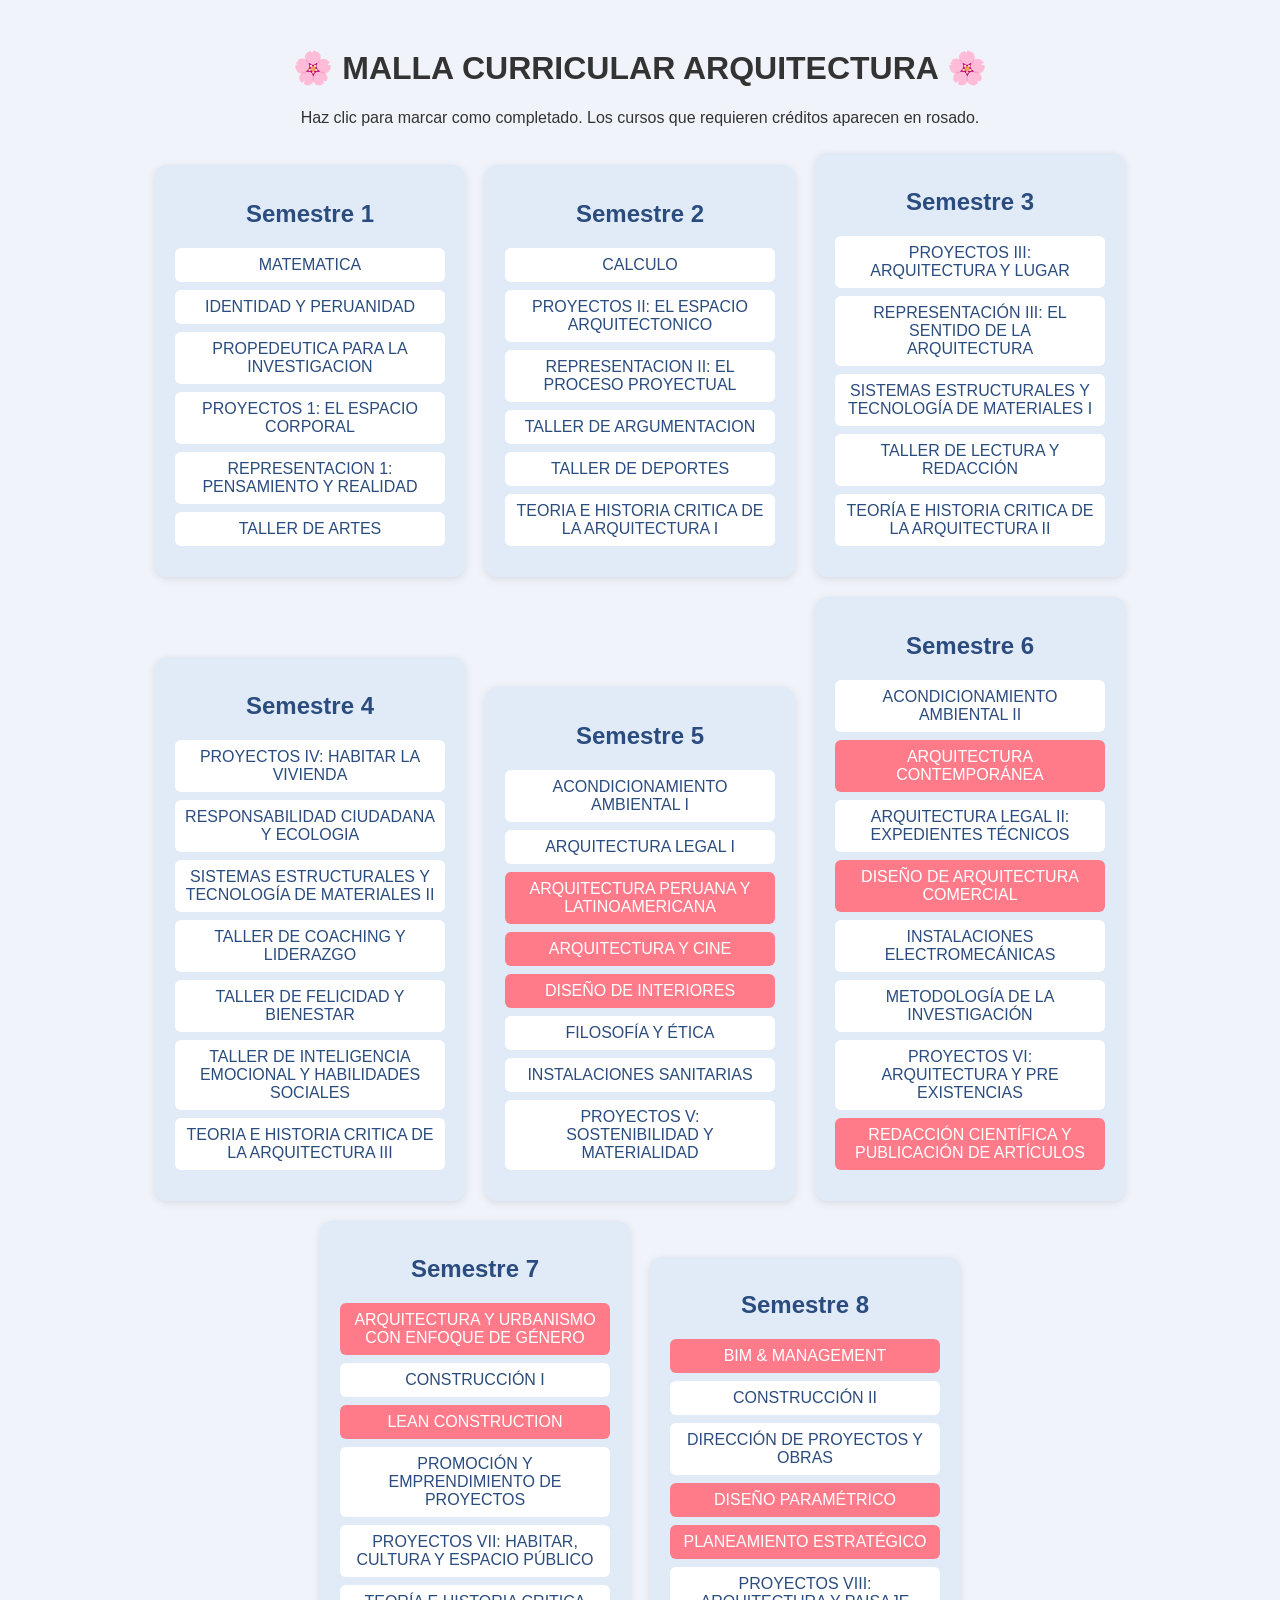
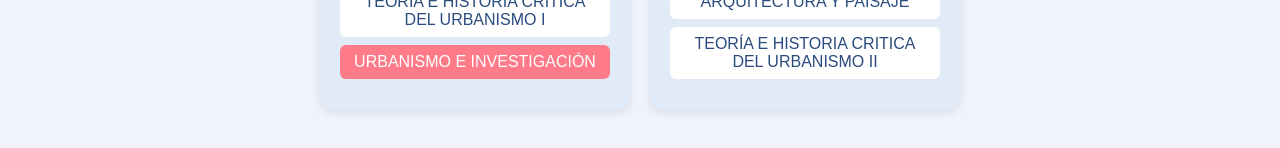
==== index.html @ cce07b82 "Update index.htmllmlml" ====
<!DOCTYPE html>
<html lang="es">
<head>
<meta charset="UTF-8">
<meta name="viewport" content="width=device-width, initial-scale=1.0">
<title>Malla Curricular de Arquitectura</title>
<style>
    .curso.desactivado {
    color: gray;
    pointer-events: none;
    cursor: default;
    opacity: 0.5;
}
body {
    font-family: sans-serif;
    background: #f0f4fa;
    color: #333;
    text-align: center;
    padding: 20px;
}
.semestre {
    background: #e0ebf7;
    padding: 15px;
    margin: 10px;
    border-radius: 12px;
    display: inline-block;
    width: 280px;
    box-shadow: 0 2px 8px rgba(0,0,0,0.1);
}
.semestre h2 {
    color: #2b4c7e;
}
.semestre ul {
    list-style: none;
    padding: 0;
}
.semestre li {
    margin: 8px 0;
}
.curso {
    background: #ffffff;
    color: #2b4c7e;
    padding: 8px 10px;
    border-radius: 6px;
    display: block;
    margin: 5px;
    cursor: pointer;
    text-decoration: none;
    transition: background 0.3s, transform 0.2s;
}
.curso:hover {
    background: #cfdff0;
    transform: translateY(-2px);
}
.completado {
    background: #8ecae6 !important;
    color: white !important;
    font-weight: bold;
}
.credito {
    background: #ff7b89;
    color: white;
}
.credito:hover {
    background: #e85c70;
}
</style>
</head>
<body>
<h1>🌸 MALLA CURRICULAR ARQUITECTURA 🌸</h1>
<p>Haz clic para marcar como completado. Los cursos que requieren créditos aparecen en rosado.</p>
<div id="malla"></div>
<script>
const cursos = [
// Semestre 1
{semestre:1, nombre:'MATEMATICA'},
{semestre:1, nombre:'IDENTIDAD Y PERUANIDAD'},
{semestre:1, nombre:'PROPEDEUTICA PARA LA INVESTIGACION', id:'propinvest'},
{semestre:1, nombre:'PROYECTOS 1: EL ESPACIO CORPORAL', id:'proy1'},
{semestre:1, nombre:'REPRESENTACION 1: PENSAMIENTO Y REALIDAD', id:'rep1'},
{semestre:1, nombre:'TALLER DE ARTES'},
// Semestre 2
{semestre:2, nombre:'CALCULO'},
{semestre:2, nombre:'PROYECTOS II: EL ESPACIO ARQUITECTONICO', id:'proy2', prereq:'proy1'},
{semestre:2, nombre:'REPRESENTACION II: EL PROCESO PROYECTUAL', id:'rep2', prereq:'rep1'},
{semestre:2, nombre:'TALLER DE ARGUMENTACION'},
{semestre:2, nombre:'TALLER DE DEPORTES'},
{semestre:2, nombre:'TEORIA E HISTORIA CRITICA DE LA ARQUITECTURA I', id:'thca1', prereq:'propinvest'},
// Semestre 3
{semestre:3, nombre:'PROYECTOS III: ARQUITECTURA Y LUGAR', id:'proy3', prereq:'proy2'},
{semestre:3, nombre:'REPRESENTACIÓN III: EL SENTIDO DE LA ARQUITECTURA', id:'rep3', prereq:'rep2'},
{semestre:3, nombre:'SISTEMAS ESTRUCTURALES Y TECNOLOGÍA DE MATERIALES I'},
{semestre:3, nombre:'TALLER DE LECTURA Y REDACCIÓN'},
{semestre:3, nombre:'TEORÍA E HISTORIA CRITICA DE LA ARQUITECTURA II', id:'thca2', prereq:'thca1'},
// Semestre 4
{semestre:4, nombre:'PROYECTOS IV: HABITAR LA VIVIENDA', id:'proy4', prereq:'proy3'},
{semestre:4, nombre:'RESPONSABILIDAD CIUDADANA Y ECOLOGIA'},
{semestre:4, nombre:'SISTEMAS ESTRUCTURALES Y TECNOLOGÍA DE MATERIALES II', id:'sistemat2'},
{semestre:4, nombre:'TALLER DE COACHING Y LIDERAZGO'},
{semestre:4, nombre:'TALLER DE FELICIDAD Y BIENESTAR'},
{semestre:4, nombre:'TALLER DE INTELIGENCIA EMOCIONAL Y HABILIDADES SOCIALES'},
{semestre:4, nombre:'TEORIA E HISTORIA CRITICA DE LA ARQUITECTURA III', id:'thca3', prereq:'thca2'},
];

const container = document.getElementById('malla');
for(let s=1;s<=4;s++){
    const div=document.createElement('div');
    div.className='semestre';
    const h=document.createElement('h2');
    h.textContent=`Semestre ${s}`;
    div.appendChild(h);
    const ul=document.createElement('ul');
    cursos.filter(c=>c.semestre===s).forEach(curso=>{
        const li=document.createElement('li');
        const a=document.createElement('a');
        a.textContent=curso.nombre;
        a.href='#';
        a.className='curso';
        if(curso.creditos) a.classList.add('credito');
        if(curso.id) a.dataset.curso=curso.id;
        if(curso.prereq) a.dataset.prereq=curso.prereq;
        function actualizarEstadoCursos() {
    document.querySelectorAll('.curso').forEach(cursoEl => {
        const prereqId = cursoEl.dataset.prereq;
        if (prereqId) {
            const prereq = document.querySelector(`[data-curso='${prereqId}']`);
            if (!prereq || !prereq.classList.contains('completado')) {
                cursoEl.classList.add('desactivado');
            } else {
                cursoEl.classList.remove('desactivado');
            }
        }
    });
}

a.addEventListener('click', function (e) {
    e.preventDefault();
    if (a.classList.contains('desactivado')) {
        alert('Debes completar primero el curso prerequisito');
        return;
    }
    a.classList.toggle('completado');
    actualizarEstadoCursos();
});
        li.appendChild(a);
        ul.appendChild(li);
    });
    div.appendChild(ul);
    container.appendChild(div);
}
</script>
    <script>
const cursos5y6 = [
// Semestre 5
{semestre:5, nombre:'ACONDICIONAMIENTO AMBIENTAL I', id:'aa1'},
{semestre:5, nombre:'ARQUITECTURA LEGAL I', id:'arqlegal1'},
{semestre:5, nombre:'ARQUITECTURA PERUANA Y LATINOAMERICANA', creditos:80},
{semestre:5, nombre:'ARQUITECTURA Y CINE', creditos:80},
{semestre:5, nombre:'DISEÑO DE INTERIORES', creditos:80},
{semestre:5, nombre:'FILOSOFÍA Y ÉTICA'},
{semestre:5, nombre:'INSTALACIONES SANITARIAS', id:'instsani', prereq:'sistemat2'},
{semestre:5, nombre:'PROYECTOS V: SOSTENIBILIDAD Y MATERIALIDAD', id:'proy5', prereq:'proy4'},
// Semestre 6
{semestre:6, nombre:'ACONDICIONAMIENTO AMBIENTAL II', id:'aa2', prereq:'aa1'},
{semestre:6, nombre:'ARQUITECTURA CONTEMPORÁNEA', creditos:100},
{semestre:6, nombre:'ARQUITECTURA LEGAL II: EXPEDIENTES TÉCNICOS', prereq:'arqlegal1'},
{semestre:6, nombre:'DISEÑO DE ARQUITECTURA COMERCIAL', creditos:100},
{semestre:6, nombre:'INSTALACIONES ELECTROMECÁNICAS', prereq:'instsani'},
{semestre:6, nombre:'METODOLOGÍA DE LA INVESTIGACIÓN', prereq:'propinvest'},
{semestre:6, nombre:'PROYECTOS VI: ARQUITECTURA Y PRE EXISTENCIAS', id:'proy6', prereq:'proy5'},
{semestre:6, nombre:'REDACCIÓN CIENTÍFICA Y PUBLICACIÓN DE ARTÍCULOS', creditos:100},
];

cursos5y6.forEach(curso => {
    const divId = `semestre-${curso.semestre}`;
    let div = document.getElementById(divId);
    if (!div) {
        div = document.createElement('div');
        div.className = 'semestre';
        div.id = divId;
        const h = document.createElement('h2');
        h.textContent = `Semestre ${curso.semestre}`;
        div.appendChild(h);
        const ul = document.createElement('ul');
        div.appendChild(ul);
        document.getElementById('malla').appendChild(div);
    }
    const ul = div.querySelector('ul');
    const li = document.createElement('li');
    const a = document.createElement('a');
    a.textContent = curso.nombre;
    a.href = '#';
    a.className = 'curso';
    if (curso.creditos) a.classList.add('credito');
    if (curso.id) a.dataset.curso = curso.id;
    if (curso.prereq) a.dataset.prereq = curso.prereq;
   function actualizarEstadoCursos() {
    document.querySelectorAll('.curso').forEach(cursoEl => {
        const prereqId = cursoEl.dataset.prereq;
        if (prereqId) {
            const prereq = document.querySelector(`[data-curso='${prereqId}']`);
            if (!prereq || !prereq.classList.contains('completado')) {
                cursoEl.classList.add('desactivado');
            } else {
                cursoEl.classList.remove('desactivado');
            }
        }
    });
}

a.addEventListener('click', function (e) {
    e.preventDefault();
    if (a.classList.contains('desactivado')) {
        alert('Debes completar primero el curso prerequisito');
        return;
    }
    a.classList.toggle('completado');
    actualizarEstadoCursos();
});
    li.appendChild(a);
    ul.appendChild(li);
});
</script>
    <script>
const cursos7y8 = [
// Semestre 7
{semestre:7, nombre:'ARQUITECTURA Y URBANISMO CON ENFOQUE DE GÉNERO', creditos:120},
{semestre:7, nombre:'CONSTRUCCIÓN I', id:'const1', prereq:'instsani'},
{semestre:7, nombre:'LEAN CONSTRUCTION', creditos:120},
{semestre:7, nombre:'PROMOCIÓN Y EMPRENDIMIENTO DE PROYECTOS'},
{semestre:7, nombre:'PROYECTOS VII: HABITAR, CULTURA Y ESPACIO PÚBLICO', id:'proy7', prereq:'proy6'},
{semestre:7, nombre:'TEORÍA E HISTORIA CRITICA DEL URBANISMO I', id:'thcu1', prereq:'aa2'},
{semestre:7, nombre:'URBANISMO E INVESTIGACIÓN', creditos:120},

// Semestre 8
{semestre:8, nombre:'BIM & MANAGEMENT', creditos:140},
{semestre:8, nombre:'CONSTRUCCIÓN II', id:'const2', prereq:'const1'},
{semestre:8, nombre:'DIRECCIÓN DE PROYECTOS Y OBRAS'},
{semestre:8, nombre:'DISEÑO PARAMÉTRICO', creditos:140},
{semestre:8, nombre:'PLANEAMIENTO ESTRATÉGICO', creditos:140},
{semestre:8, nombre:'PROYECTOS VIII: ARQUITECTURA Y PAISAJE', id:'proy8', prereq:'proy7'},
{semestre:8, nombre:'TEORÍA E HISTORIA CRITICA DEL URBANISMO II', id:'thcu2', prereq:'thcu1'},
];

cursos7y8.forEach(curso => {
    const divId = `semestre-${curso.semestre}`;
    let div = document.getElementById(divId);
    if (!div) {
        div = document.createElement('div');
        div.className = 'semestre';
        div.id = divId;
        const h = document.createElement('h2');
        h.textContent = `Semestre ${curso.semestre}`;
        div.appendChild(h);
        const ul = document.createElement('ul');
        div.appendChild(ul);
        document.getElementById('malla').appendChild(div);
    }
    const ul = div.querySelector('ul');
    const li = document.createElement('li');
    const a = document.createElement('a');
    a.textContent = curso.nombre;
    a.href = '#';
    a.className = 'curso';
    if (curso.creditos) a.classList.add('credito');
    if (curso.id) a.dataset.curso = curso.id;
    if (curso.prereq) a.dataset.prereq = curso.prereq;
    function actualizarEstadoCursos() {
    document.querySelectorAll('.curso').forEach(cursoEl => {
        const prereqId = cursoEl.dataset.prereq;
        if (prereqId) {
            const prereq = document.querySelector(`[data-curso='${prereqId}']`);
            if (!prereq || !prereq.classList.contains('completado')) {
                cursoEl.classList.add('desactivado');
            } else {
                cursoEl.classList.remove('desactivado');
            }
        }
    });
}

a.addEventListener('click', function (e) {
    e.preventDefault();
    if (a.classList.contains('desactivado')) {
        alert('Debes completar primero el curso prerequisito');
        return;
    }
    a.classList.toggle('completado');
    actualizarEstadoCursos();
});
    li.appendChild(a);
    ul.appendChild(li);
});
</script>
    <script>
const cursos9a11 = [
// Semestre 9
{semestre:9, nombre:'ANTROPOLOGÍA DE LA CULTURA CHICHA PERUANA', creditos:160},
{semestre:9, nombre:'ESTADÍSTICA Y PROBABILIDADES'},
{semestre:9, nombre:'LUMINOTECNIA Y ACÚSTICA', creditos:160},
{semestre:9, nombre:'PROYECTOS IX: ARQUITECTURA, CIUDAD Y TERRITORIO', id:'proy9', prereq:'proy8'},
{semestre:9, nombre:'RESTAURACIÓN Y PATOLOGÍAS EN EDIFICACIONES', creditos:160},
{semestre:9, nombre:'TALLER DE INVESTIGACIÓN I', id:'tinvest1'},

// Semestre 10
{semestre:10, nombre:'GESTIÓN DE PROYECTOS'},
{semestre:10, nombre:'PROYECTOS X: PROYECTO DE FIN DE CARRERA', id:'proy10', prereq:'proy9'},
{semestre:10, nombre:'TALLER DE INVESTIGACIÓN II', id:'tinvest2', prereq:'tinvest1'},
{semestre:10, nombre:'TRABAJO DE INVESTIGACIÓN'},

// Semestre 11
{semestre:11, nombre:'PRÁCTICAS PRE PROFESIONALES', prereq:'proy10'},
{semestre:11, nombre:'SEMINARIO DE TESIS', prereq:'tinvest2'},
];

cursos9a11.forEach(curso => {
    const divId = `semestre-${curso.semestre}`;
    let div = document.getElementById(divId);
    if (!div) {
        div = document.createElement('div');
        div.className = 'semestre';
        div.id = divId;
        const h = document.createElement('h2');
        h.textContent = `Semestre ${curso.semestre}`;
        div.appendChild(h);
        const ul = document.createElement('ul');
        div.appendChild(ul);
        document.getElementById('malla').appendChild(div);
    }
    const ul = div.querySelector('ul');
    const li = document.createElement('li');
    const a = document.createElement('a');
    a.textContent = curso.nombre;
    a.href = '#';
    a.className = 'curso';
    if (curso.creditos) a.classList.add('credito');
    if (curso.id) a.dataset.curso = curso.id;
    if (curso.prereq) a.dataset.prereq = curso.prereq;
   function actualizarEstadoCursos() {
    document.querySelectorAll('.curso').forEach(cursoEl => {
        const prereqId = cursoEl.dataset.prereq;
        if (prereqId) {
            const prereq = document.querySelector(`[data-curso='${prereqId}']`);
            if (!prereq || !prereq.classList.contains('completado')) {
                cursoEl.classList.add('desactivado');
            } else {
                cursoEl.classList.remove('desactivado');
            }
        }
    });
}

a.addEventListener('click', function (e) {
    e.preventDefault();
    if (a.classList.contains('desactivado')) {
        alert('Debes completar primero el curso prerequisito');
        return;
    }
    a.classList.toggle('completado');
    actualizarEstadoCursos();
});
</script>
</body>
</html>
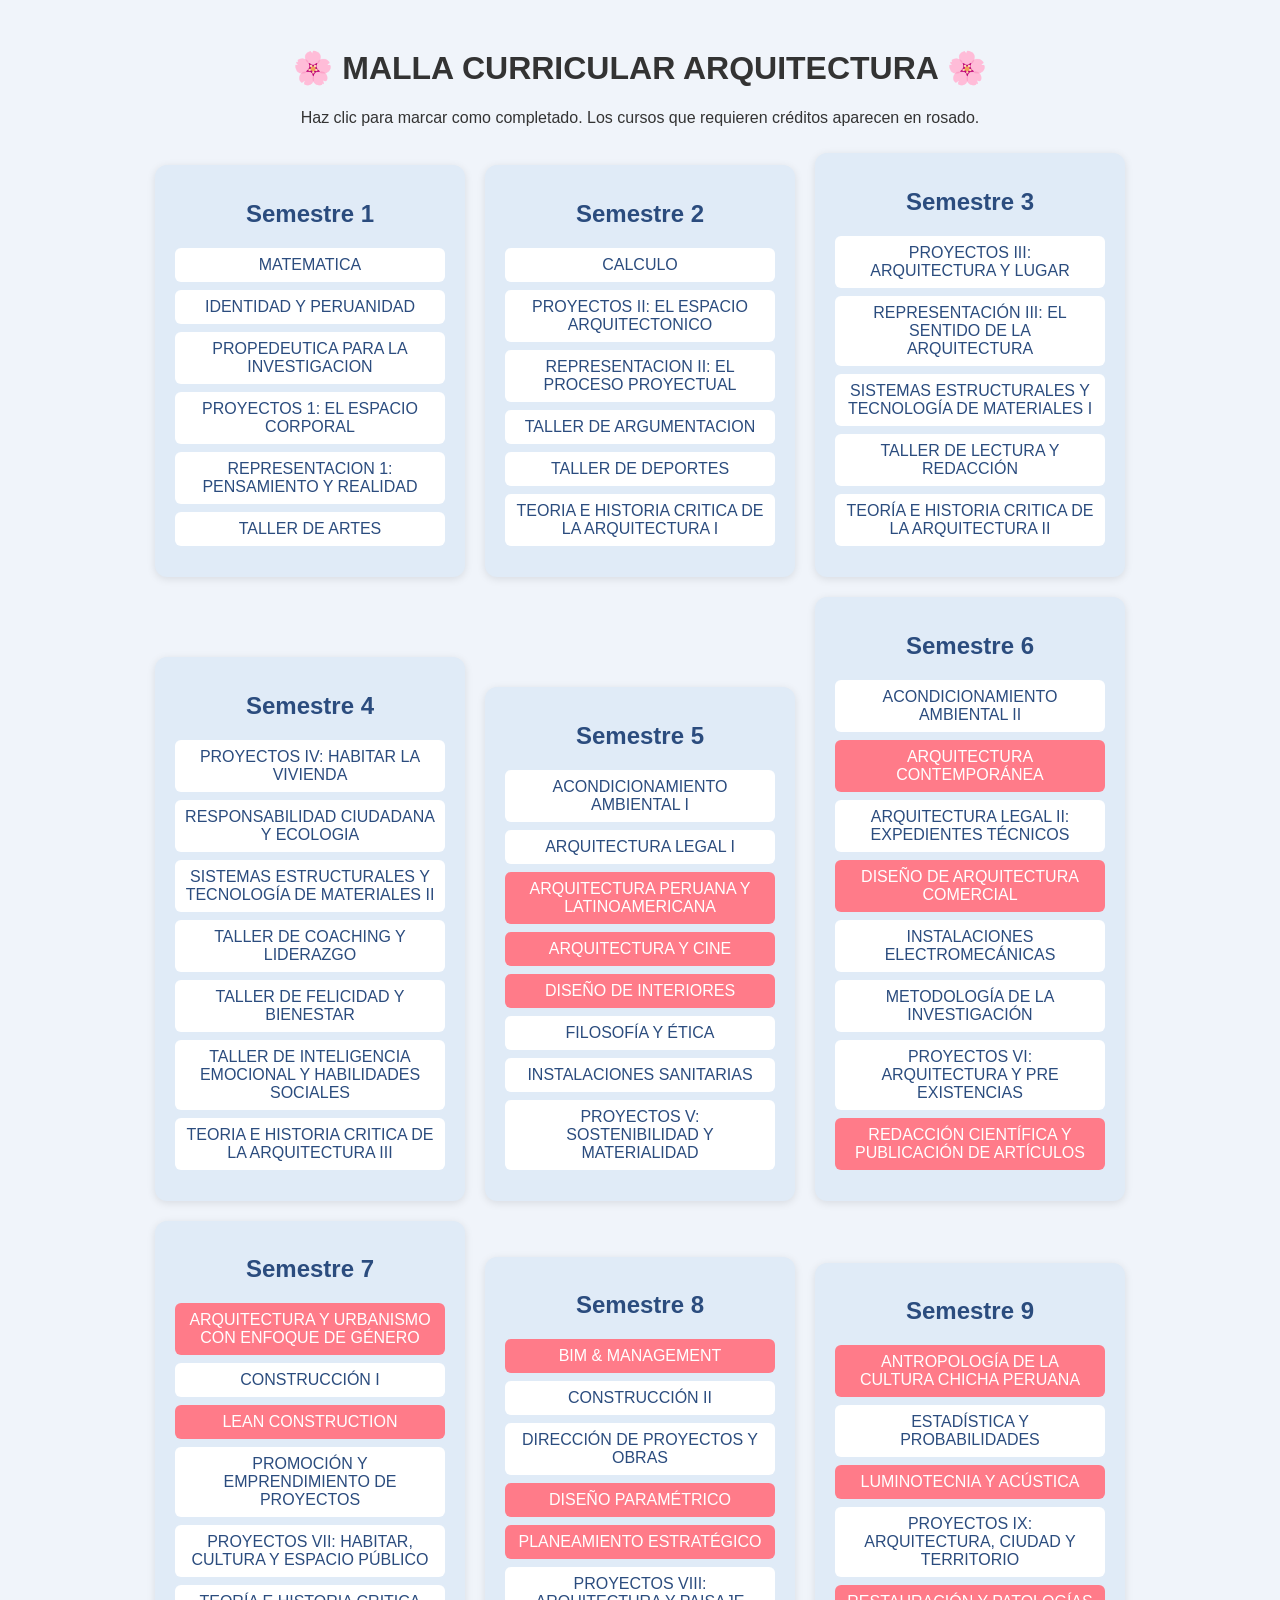
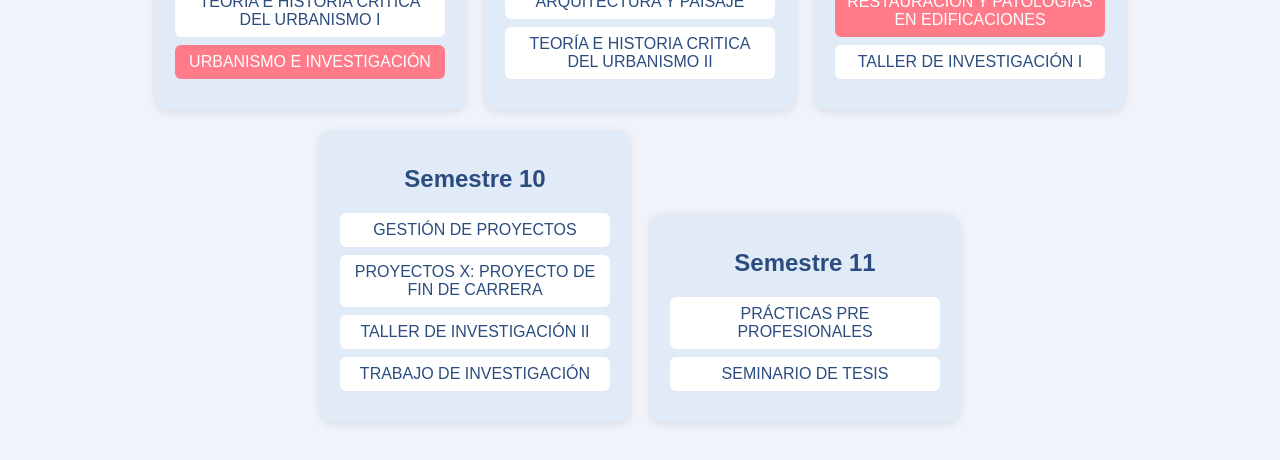
==== commit a50ab9e0: "Update index.htmlbnbnb" ====
--- a/index.html
+++ b/index.html
@@ -336,20 +336,6 @@
     if (curso.creditos) a.classList.add('credito');
     if (curso.id) a.dataset.curso = curso.id;
     if (curso.prereq) a.dataset.prereq = curso.prereq;
-   function actualizarEstadoCursos() {
-    document.querySelectorAll('.curso').forEach(cursoEl => {
-        const prereqId = cursoEl.dataset.prereq;
-        if (prereqId) {
-            const prereq = document.querySelector(`[data-curso='${prereqId}']`);
-            if (!prereq || !prereq.classList.contains('completado')) {
-                cursoEl.classList.add('desactivado');
-            } else {
-                cursoEl.classList.remove('desactivado');
-            }
-        }
-    });
-}
-
 a.addEventListener('click', function (e) {
     e.preventDefault();
     if (a.classList.contains('desactivado')) {
@@ -359,6 +345,9 @@
     a.classList.toggle('completado');
     actualizarEstadoCursos();
 });
+li.appendChild(a);
+ul.appendChild(li);
+});
 </script>
 </body>
 </html>
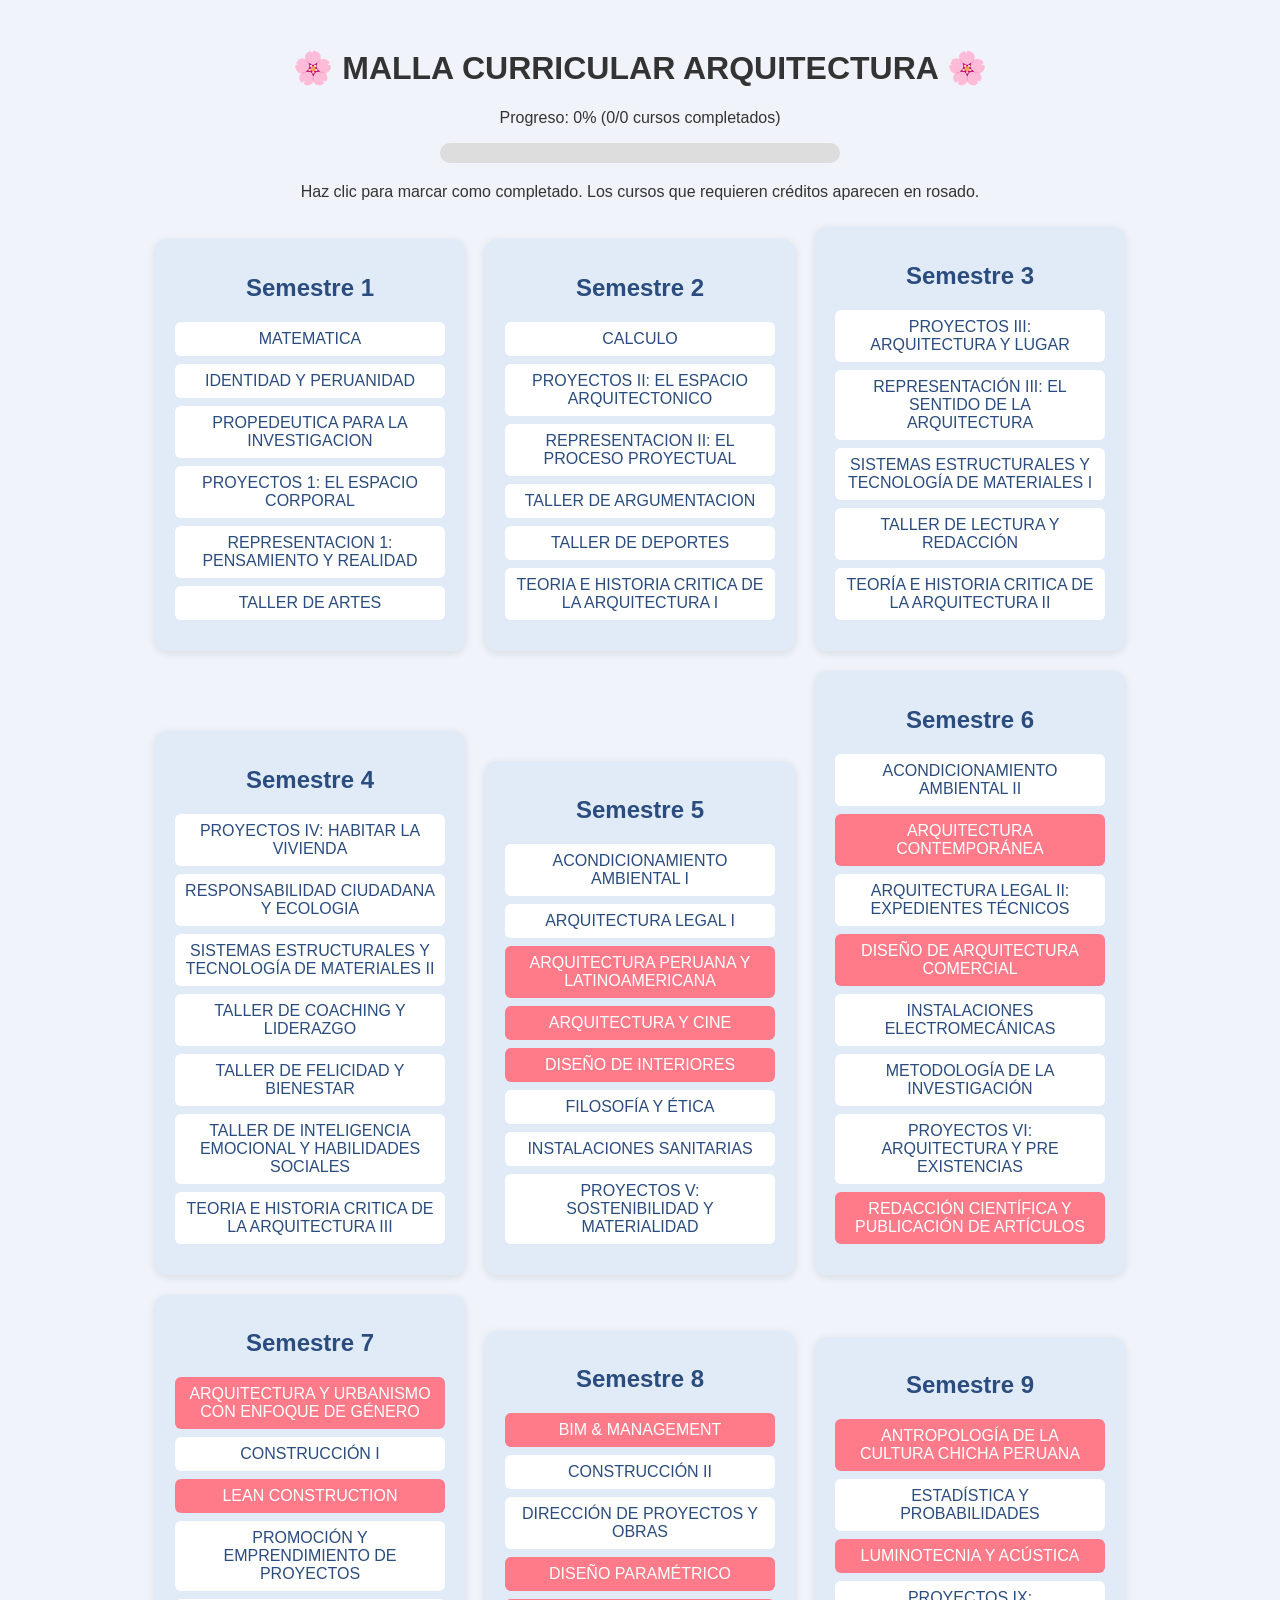
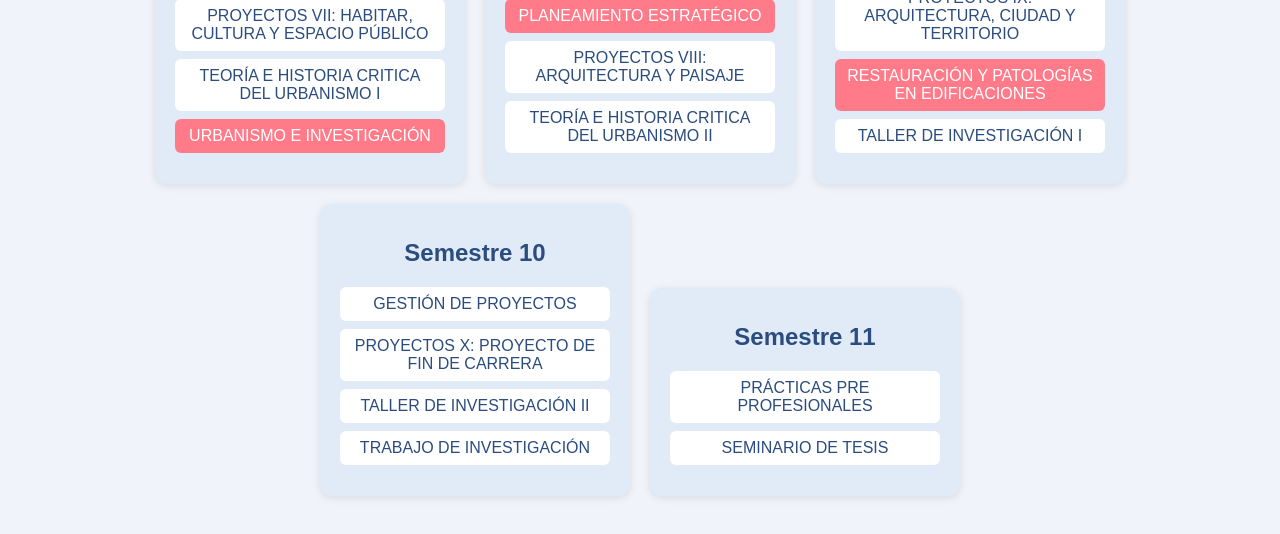
==== commit 002f052e: "Update index.htmlmn" ====
--- a/index.html
+++ b/index.html
@@ -5,6 +5,27 @@
 <meta name="viewport" content="width=device-width, initial-scale=1.0">
 <title>Malla Curricular de Arquitectura</title>
 <style>
+    #progreso-container {
+    max-width: 400px;
+    margin: 20px auto;
+    text-align: center;
+}
+
+#barra-progreso {
+    width: 100%;
+    background: #ddd;
+    border-radius: 10px;
+    overflow: hidden;
+    height: 20px;
+}
+
+#barra-relleno {
+    width: 0%;
+    height: 100%;
+    background: linear-gradient(90deg, #f78da7, #a2d2ff);
+    transition: width 0.5s;
+}
+
     .curso.desactivado {
     color: gray;
     pointer-events: none;
@@ -68,9 +89,34 @@
 </head>
 <body>
 <h1>🌸 MALLA CURRICULAR ARQUITECTURA 🌸</h1>
+    <div id="progreso-container">
+  <p id="progreso-texto">Progreso: 0% (0/0 cursos completados)</p>
+  <div id="barra-progreso">
+    <div id="barra-relleno"></div>
+  </div>
+</div>
 <p>Haz clic para marcar como completado. Los cursos que requieren créditos aparecen en rosado.</p>
 <div id="malla"></div>
 <script>
+    function actualizarProgreso() {
+    const cursosTotales = document.querySelectorAll('.curso').length;
+    const cursosCompletados = document.querySelectorAll('.curso.completado').length;
+    const porcentaje = cursosTotales ? Math.round((cursosCompletados / cursosTotales) * 100) : 0;
+
+    document.getElementById('progreso-texto').textContent =
+        `Progreso: ${porcentaje}% (${cursosCompletados}/${cursosTotales} cursos completados)`;
+
+    document.getElementById('barra-relleno').style.width = `${porcentaje}%`;
+}
+
+// Actualiza progreso al cargar
+actualizarProgreso();
+
+// Actualiza progreso cada vez que completes un curso
+document.querySelectorAll('.curso').forEach(curso => {
+    curso.addEventListener('click', actualizarProgreso);
+});
+
 const cursos = [
 // Semestre 1
 {semestre:1, nombre:'MATEMATICA'},
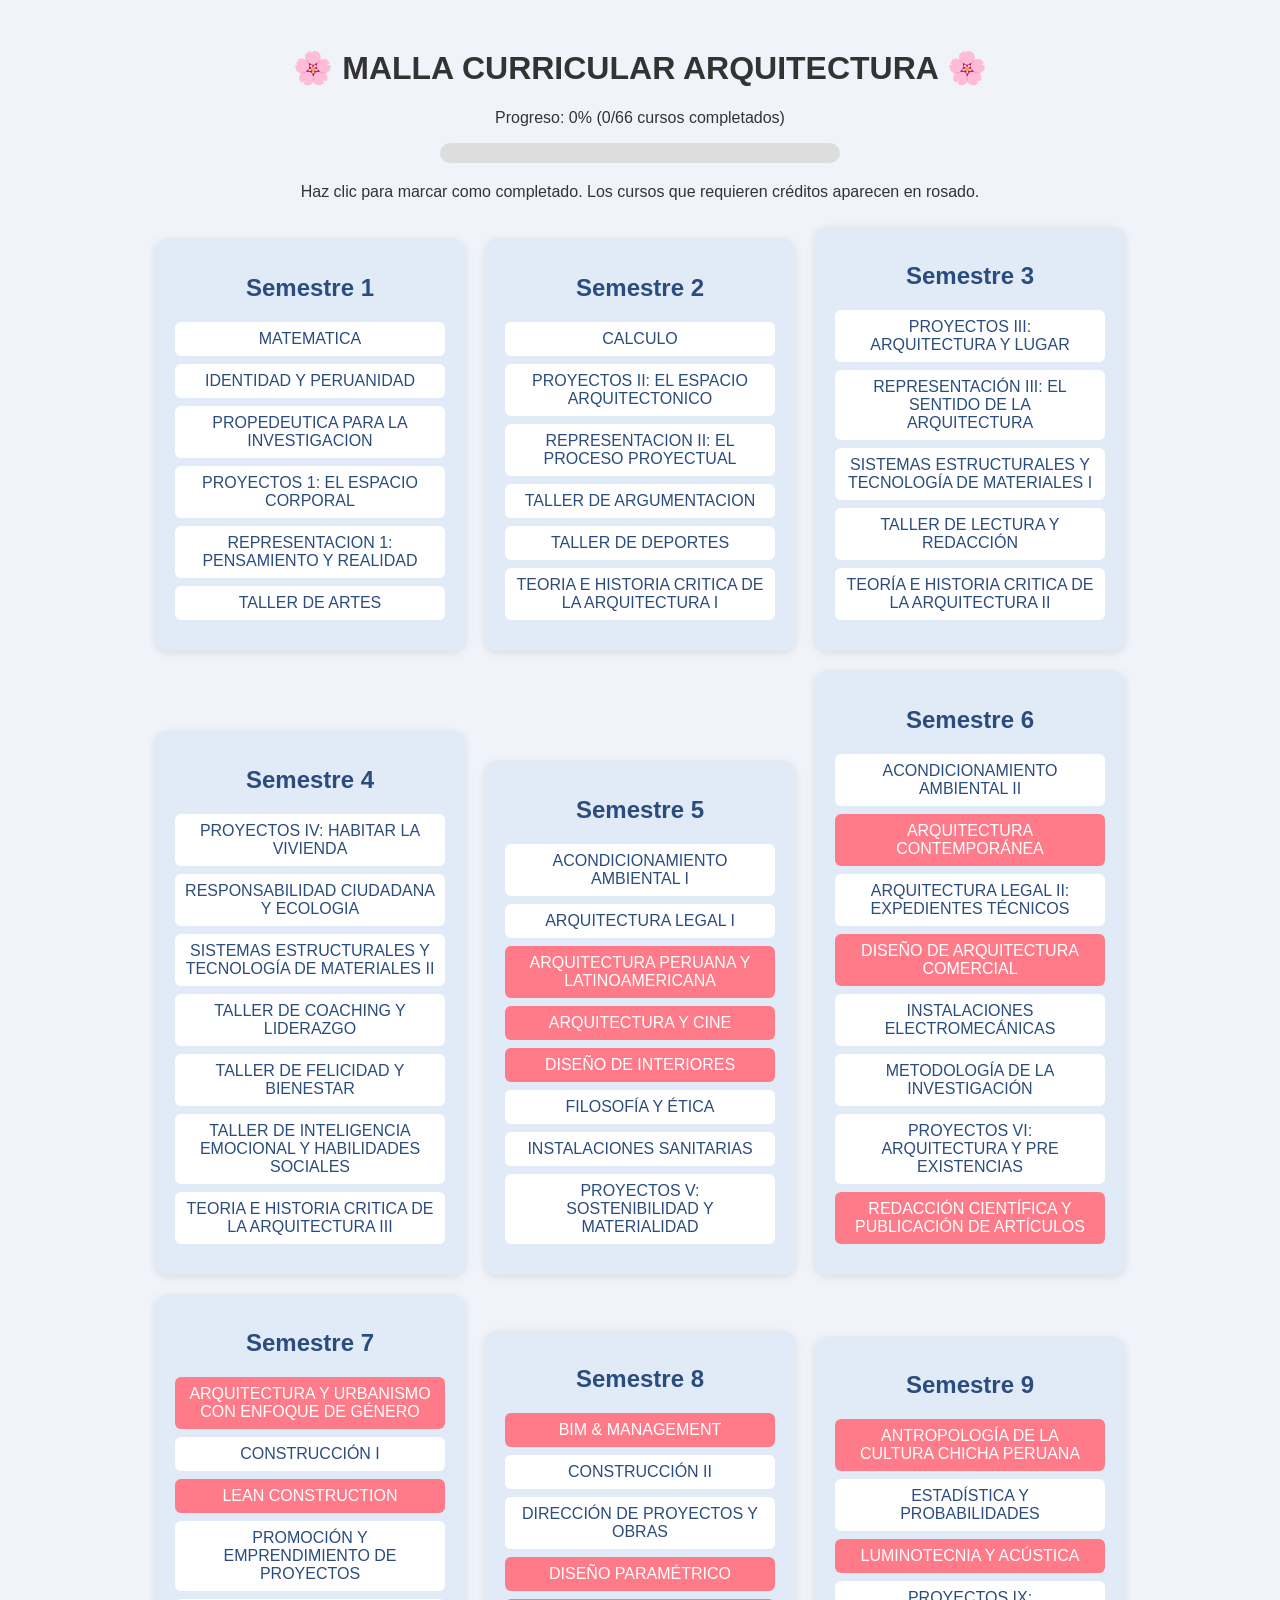
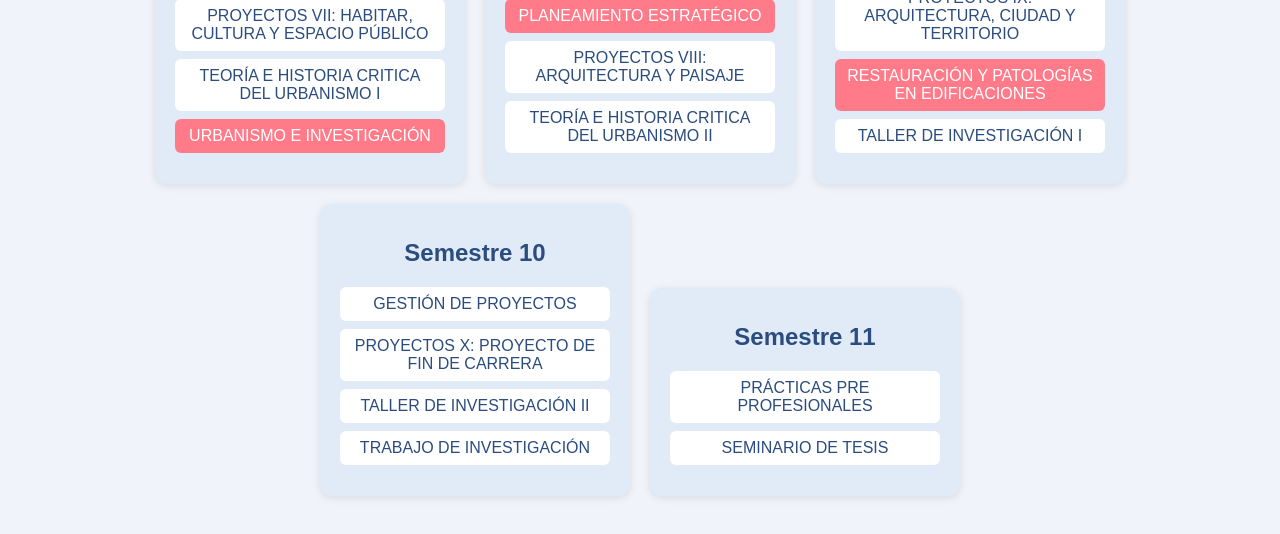
==== commit bd349d37: "Update index.htmlcdcsd" ====
--- a/index.html
+++ b/index.html
@@ -98,25 +98,6 @@
 <p>Haz clic para marcar como completado. Los cursos que requieren créditos aparecen en rosado.</p>
 <div id="malla"></div>
 <script>
-    function actualizarProgreso() {
-    const cursosTotales = document.querySelectorAll('.curso').length;
-    const cursosCompletados = document.querySelectorAll('.curso.completado').length;
-    const porcentaje = cursosTotales ? Math.round((cursosCompletados / cursosTotales) * 100) : 0;
-
-    document.getElementById('progreso-texto').textContent =
-        `Progreso: ${porcentaje}% (${cursosCompletados}/${cursosTotales} cursos completados)`;
-
-    document.getElementById('barra-relleno').style.width = `${porcentaje}%`;
-}
-
-// Actualiza progreso al cargar
-actualizarProgreso();
-
-// Actualiza progreso cada vez que completes un curso
-document.querySelectorAll('.curso').forEach(curso => {
-    curso.addEventListener('click', actualizarProgreso);
-});
-
 const cursos = [
 // Semestre 1
 {semestre:1, nombre:'MATEMATICA'},
@@ -394,6 +375,24 @@
 li.appendChild(a);
 ul.appendChild(li);
 });
+function actualizarProgreso() {
+    const cursosTotales = document.querySelectorAll('.curso').length;
+    const cursosCompletados = document.querySelectorAll('.curso.completado').length;
+    const porcentaje = cursosTotales ? Math.round((cursosCompletados / cursosTotales) * 100) : 0;
+
+    document.getElementById('progreso-texto').textContent =
+        `Progreso: ${porcentaje}% (${cursosCompletados}/${cursosTotales} cursos completados)`;
+
+    document.getElementById('barra-relleno').style.width = `${porcentaje}%`;
+}
+
+// Actualiza progreso al cargar
+actualizarProgreso();
+
+// Actualiza progreso cada vez que completes un curso
+document.querySelectorAll('.curso').forEach(curso => {
+    curso.addEventListener('click', actualizarProgreso);
+});
 </script>
 </body>
 </html>
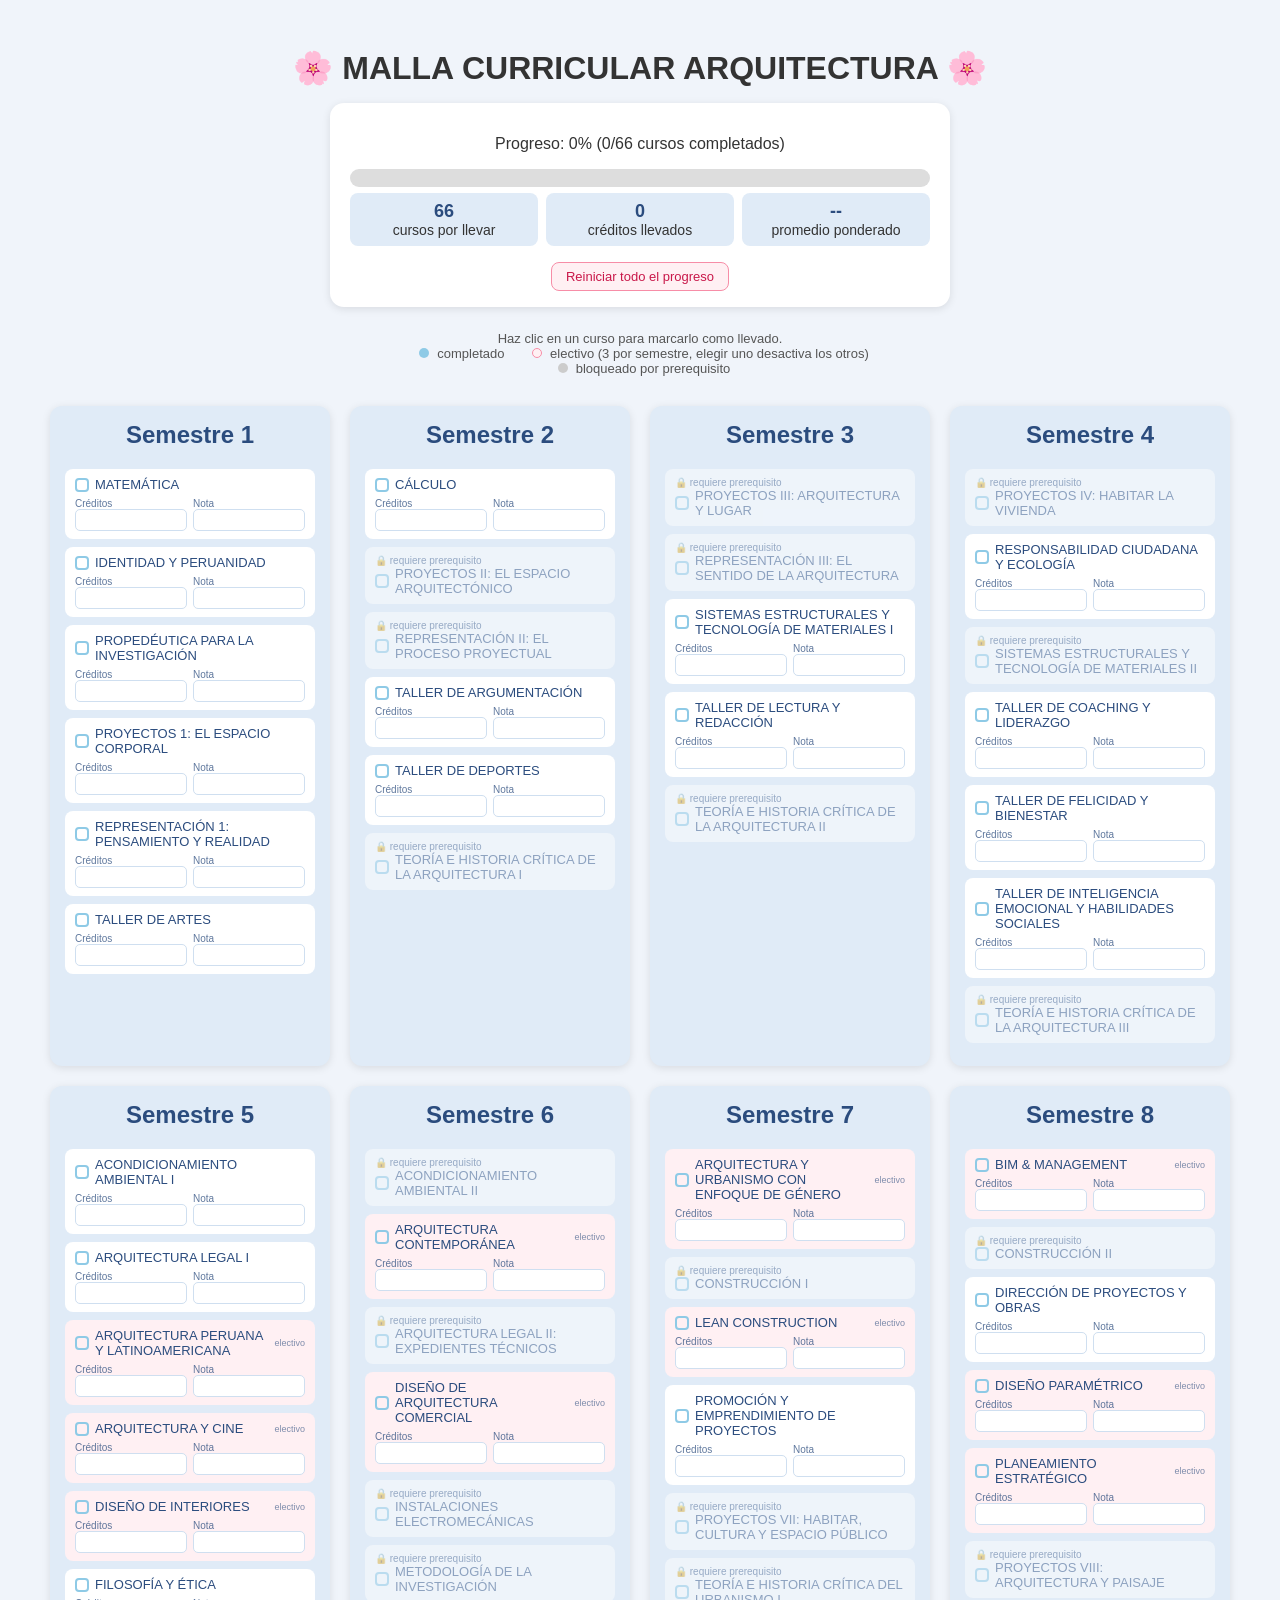
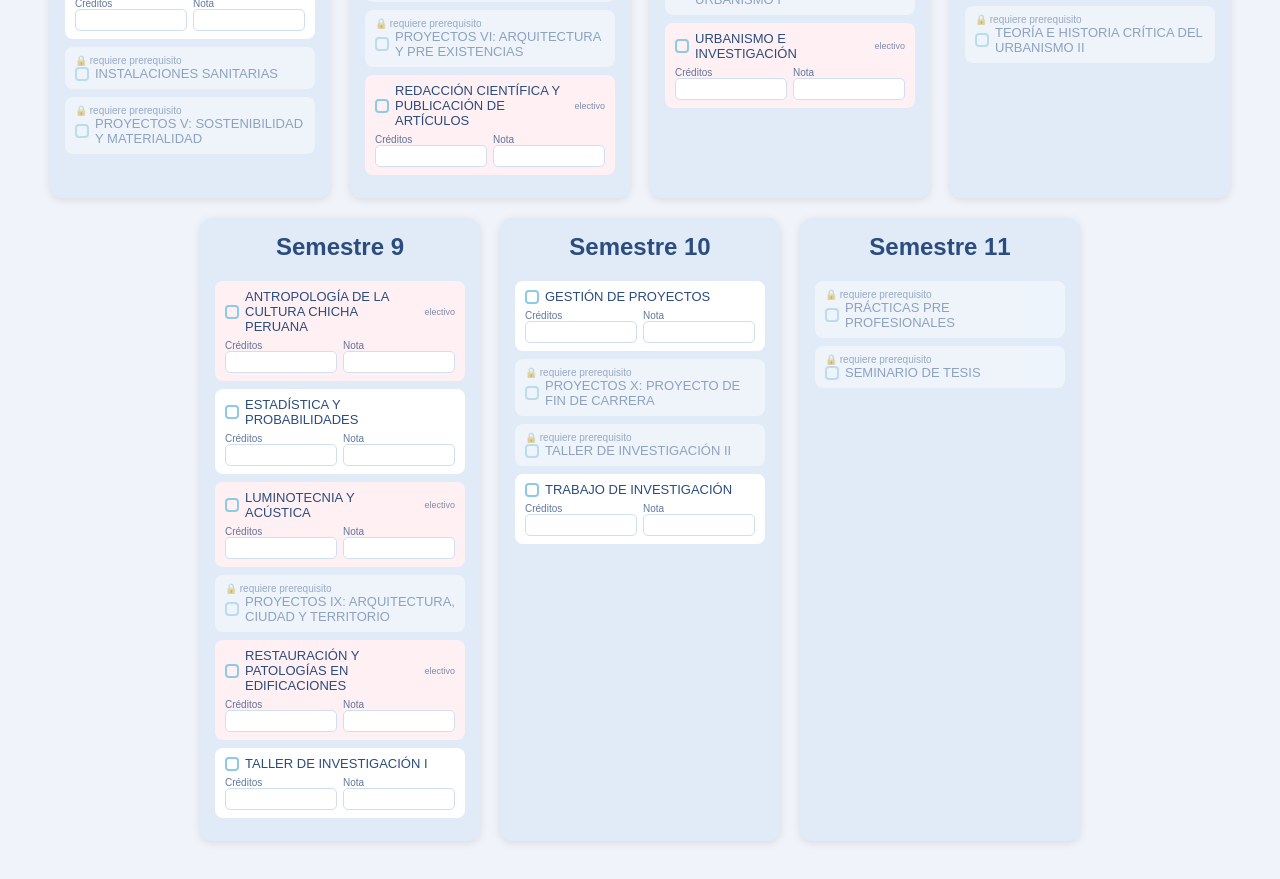
==== commit 1a7f78ab: "progreso persistente + electivos" ====
--- a/index.html
+++ b/index.html
@@ -5,394 +5,479 @@
 <meta name="viewport" content="width=device-width, initial-scale=1.0">
 <title>Malla Curricular de Arquitectura</title>
 <style>
-    #progreso-container {
-    max-width: 400px;
-    margin: 20px auto;
-    text-align: center;
-}
-
-#barra-progreso {
-    width: 100%;
-    background: #ddd;
-    border-radius: 10px;
-    overflow: hidden;
-    height: 20px;
-}
-
-#barra-relleno {
-    width: 0%;
-    height: 100%;
-    background: linear-gradient(90deg, #f78da7, #a2d2ff);
-    transition: width 0.5s;
-}
-
-    .curso.desactivado {
-    color: gray;
-    pointer-events: none;
-    cursor: default;
-    opacity: 0.5;
-}
-body {
+  * { box-sizing: border-box; }
+
+  body {
     font-family: sans-serif;
     background: #f0f4fa;
     color: #333;
     text-align: center;
     padding: 20px;
-}
-.semestre {
+  }
+
+  h1 { margin-bottom: 4px; }
+
+  #resumen {
+    max-width: 620px;
+    margin: 16px auto 24px;
+    background: #ffffff;
+    border-radius: 14px;
+    padding: 16px 20px;
+    box-shadow: 0 2px 8px rgba(0,0,0,0.1);
+  }
+
+  #resumen .fila {
+    display: flex;
+    justify-content: space-between;
+    flex-wrap: wrap;
+    gap: 8px;
+    margin: 6px 0;
+    font-size: 14px;
+  }
+
+  #resumen .dato {
+    background: #e0ebf7;
+    border-radius: 8px;
+    padding: 8px 12px;
+    flex: 1;
+    min-width: 130px;
+  }
+
+  #resumen .dato strong {
+    display: block;
+    font-size: 18px;
+    color: #2b4c7e;
+  }
+
+  #barra-progreso {
+    width: 100%;
+    background: #ddd;
+    border-radius: 10px;
+    overflow: hidden;
+    height: 18px;
+    margin-top: 10px;
+  }
+
+  #barra-relleno {
+    width: 0%;
+    height: 100%;
+    background: linear-gradient(90deg, #f78da7, #a2d2ff);
+    transition: width 0.5s;
+  }
+
+  #reiniciar {
+    margin-top: 10px;
+    background: #fff0f3;
+    border: 1px solid #f78da7;
+    color: #c9184a;
+    padding: 6px 14px;
+    border-radius: 8px;
+    cursor: pointer;
+    font-size: 13px;
+  }
+  #reiniciar:hover { background: #ffd9e2; }
+
+  .leyenda {
+    max-width: 620px;
+    margin: 0 auto 20px;
+    font-size: 13px;
+    color: #555;
+  }
+  .leyenda span { display: inline-block; margin: 0 8px; }
+  .punto {
+    display: inline-block;
+    width: 10px; height: 10px;
+    border-radius: 50%;
+    margin-right: 4px;
+  }
+
+  #malla {
+    display: flex;
+    flex-wrap: wrap;
+    justify-content: center;
+  }
+
+  .semestre {
     background: #e0ebf7;
     padding: 15px;
     margin: 10px;
     border-radius: 12px;
-    display: inline-block;
     width: 280px;
     box-shadow: 0 2px 8px rgba(0,0,0,0.1);
-}
-.semestre h2 {
-    color: #2b4c7e;
-}
-.semestre ul {
-    list-style: none;
-    padding: 0;
-}
-.semestre li {
-    margin: 8px 0;
-}
-.curso {
+    vertical-align: top;
+  }
+
+  .semestre h2 { color: #2b4c7e; margin-top: 0; }
+
+  .semestre ul { list-style: none; padding: 0; margin: 0; }
+  .semestre li { margin: 8px 0; }
+
+  .curso {
     background: #ffffff;
     color: #2b4c7e;
+    border-radius: 8px;
     padding: 8px 10px;
-    border-radius: 6px;
+    text-align: left;
+    cursor: pointer;
+    transition: background 0.2s, transform 0.15s, opacity 0.2s;
+  }
+  .curso:hover:not(.desactivado) { background: #cfdff0; transform: translateY(-1px); }
+
+  .curso-nombre { font-size: 13px; display: flex; align-items: center; gap: 6px; }
+  .curso-nombre .check {
+    width: 14px; height: 14px;
+    border-radius: 4px;
+    border: 2px solid #8ecae6;
+    flex-shrink: 0;
+  }
+
+  .curso.completado { background: #8ecae6!important; color: white!important; font-weight: bold; }
+  .curso.completado .check { background: white; border-color: white; }
+
+  .curso.electivo:not(.completado):not(.desactivado) { background: #fff0f3; }
+  .curso.electivo .curso-nombre::after {
+    content: 'electivo';
+    font-size: 9px;
+    font-weight: normal;
+    opacity: 0.6;
+    margin-left: auto;
+  }
+
+  .curso.desactivado {
+    opacity: 0.45;
+    cursor: default;
+  }
+  .curso.desactivado .campos { display: none; }
+
+  .campos {
+    display: flex;
+    gap: 6px;
+    margin-top: 6px;
+  }
+  .campos input {
+    width: 100%;
+    font-size: 12px;
+    padding: 3px 5px;
+    border-radius: 5px;
+    border: 1px solid #cfdff0;
+  }
+  .curso.completado .campos input { border-color: #ffffff88; }
+  .campos label {
+    font-size: 10px;
     display: block;
-    margin: 5px;
-    cursor: pointer;
-    text-decoration: none;
-    transition: background 0.3s, transform 0.2s;
-}
-.curso:hover {
-    background: #cfdff0;
-    transform: translateY(-2px);
-}
-.completado {
-    background: #8ecae6 !important;
-    color: white !important;
-    font-weight: bold;
-}
-.credito {
-    background: #ff7b89;
-    color: white;
-}
-.credito:hover {
-    background: #e85c70;
-}
+    text-align: left;
+    opacity: 0.75;
+  }
+  .campo-grupo { flex: 1; }
+
+  .curso.desactivado-prereq::before {
+    content: '🔒 requiere prerequisito';
+    display: block;
+    font-size: 10px;
+    opacity: 0.9;
+  }
+  .curso.desactivado-grupo::before {
+    content: '— elegiste otro electivo de este bloque';
+    display: block;
+    font-size: 10px;
+    opacity: 0.9;
+  }
 </style>
 </head>
 <body>
+
 <h1>🌸 MALLA CURRICULAR ARQUITECTURA 🌸</h1>
-    <div id="progreso-container">
+
+<div id="resumen">
   <p id="progreso-texto">Progreso: 0% (0/0 cursos completados)</p>
-  <div id="barra-progreso">
-    <div id="barra-relleno"></div>
+  <div id="barra-progreso"><div id="barra-relleno"></div></div>
+  <div class="fila">
+    <div class="dato"><strong id="dato-restantes">0</strong>cursos por llevar</div>
+    <div class="dato"><strong id="dato-creditos">0</strong>créditos llevados</div>
+    <div class="dato"><strong id="dato-promedio">--</strong>promedio ponderado</div>
   </div>
+  <button id="reiniciar">Reiniciar todo el progreso</button>
 </div>
-<p>Haz clic para marcar como completado. Los cursos que requieren créditos aparecen en rosado.</p>
+
+<p class="leyenda">
+  Haz clic en un curso para marcarlo como llevado. <br>
+  <span><span class="punto" style="background:#8ecae6"></span>completado</span>
+  <span><span class="punto" style="background:#fff0f3;border:1px solid #f78da7"></span>electivo (3 por semestre, elegir uno desactiva los otros)</span>
+  <span><span class="punto" style="background:#ccc"></span>bloqueado por prerequisito</span>
+</p>
+
 <div id="malla"></div>
+
 <script>
+// ---------- DATOS DE LA MALLA ----------
+// prereq: id del curso que se debe completar antes
+// grupo: id del bloque de electivos (solo puede haber uno activo por grupo)
 const cursos = [
-// Semestre 1
-{semestre:1, nombre:'MATEMATICA'},
-{semestre:1, nombre:'IDENTIDAD Y PERUANIDAD'},
-{semestre:1, nombre:'PROPEDEUTICA PARA LA INVESTIGACION', id:'propinvest'},
-{semestre:1, nombre:'PROYECTOS 1: EL ESPACIO CORPORAL', id:'proy1'},
-{semestre:1, nombre:'REPRESENTACION 1: PENSAMIENTO Y REALIDAD', id:'rep1'},
-{semestre:1, nombre:'TALLER DE ARTES'},
-// Semestre 2
-{semestre:2, nombre:'CALCULO'},
-{semestre:2, nombre:'PROYECTOS II: EL ESPACIO ARQUITECTONICO', id:'proy2', prereq:'proy1'},
-{semestre:2, nombre:'REPRESENTACION II: EL PROCESO PROYECTUAL', id:'rep2', prereq:'rep1'},
-{semestre:2, nombre:'TALLER DE ARGUMENTACION'},
-{semestre:2, nombre:'TALLER DE DEPORTES'},
-{semestre:2, nombre:'TEORIA E HISTORIA CRITICA DE LA ARQUITECTURA I', id:'thca1', prereq:'propinvest'},
-// Semestre 3
-{semestre:3, nombre:'PROYECTOS III: ARQUITECTURA Y LUGAR', id:'proy3', prereq:'proy2'},
-{semestre:3, nombre:'REPRESENTACIÓN III: EL SENTIDO DE LA ARQUITECTURA', id:'rep3', prereq:'rep2'},
-{semestre:3, nombre:'SISTEMAS ESTRUCTURALES Y TECNOLOGÍA DE MATERIALES I'},
-{semestre:3, nombre:'TALLER DE LECTURA Y REDACCIÓN'},
-{semestre:3, nombre:'TEORÍA E HISTORIA CRITICA DE LA ARQUITECTURA II', id:'thca2', prereq:'thca1'},
-// Semestre 4
-{semestre:4, nombre:'PROYECTOS IV: HABITAR LA VIVIENDA', id:'proy4', prereq:'proy3'},
-{semestre:4, nombre:'RESPONSABILIDAD CIUDADANA Y ECOLOGIA'},
-{semestre:4, nombre:'SISTEMAS ESTRUCTURALES Y TECNOLOGÍA DE MATERIALES II', id:'sistemat2'},
-{semestre:4, nombre:'TALLER DE COACHING Y LIDERAZGO'},
-{semestre:4, nombre:'TALLER DE FELICIDAD Y BIENESTAR'},
-{semestre:4, nombre:'TALLER DE INTELIGENCIA EMOCIONAL Y HABILIDADES SOCIALES'},
-{semestre:4, nombre:'TEORIA E HISTORIA CRITICA DE LA ARQUITECTURA III', id:'thca3', prereq:'thca2'},
+  // Semestre 1
+  {id:'mat1', sem:1, nombre:'MATEMÁTICA'},
+  {id:'idper', sem:1, nombre:'IDENTIDAD Y PERUANIDAD'},
+  {id:'propinvest', sem:1, nombre:'PROPEDÉUTICA PARA LA INVESTIGACIÓN'},
+  {id:'proy1', sem:1, nombre:'PROYECTOS 1: EL ESPACIO CORPORAL'},
+  {id:'rep1', sem:1, nombre:'REPRESENTACIÓN 1: PENSAMIENTO Y REALIDAD'},
+  {id:'tartes', sem:1, nombre:'TALLER DE ARTES'},
+
+  // Semestre 2
+  {id:'calc', sem:2, nombre:'CÁLCULO'},
+  {id:'proy2', sem:2, nombre:'PROYECTOS II: EL ESPACIO ARQUITECTÓNICO', prereq:'proy1'},
+  {id:'rep2', sem:2, nombre:'REPRESENTACIÓN II: EL PROCESO PROYECTUAL', prereq:'rep1'},
+  {id:'targum', sem:2, nombre:'TALLER DE ARGUMENTACIÓN'},
+  {id:'tdeport', sem:2, nombre:'TALLER DE DEPORTES'},
+  {id:'thca1', sem:2, nombre:'TEORÍA E HISTORIA CRÍTICA DE LA ARQUITECTURA I', prereq:'propinvest'},
+
+  // Semestre 3
+  {id:'proy3', sem:3, nombre:'PROYECTOS III: ARQUITECTURA Y LUGAR', prereq:'proy2'},
+  {id:'rep3', sem:3, nombre:'REPRESENTACIÓN III: EL SENTIDO DE LA ARQUITECTURA', prereq:'rep2'},
+  {id:'sistemat1', sem:3, nombre:'SISTEMAS ESTRUCTURALES Y TECNOLOGÍA DE MATERIALES I'},
+  {id:'tlecred', sem:3, nombre:'TALLER DE LECTURA Y REDACCIÓN'},
+  {id:'thca2', sem:3, nombre:'TEORÍA E HISTORIA CRÍTICA DE LA ARQUITECTURA II', prereq:'thca1'},
+
+  // Semestre 4
+  {id:'proy4', sem:4, nombre:'PROYECTOS IV: HABITAR LA VIVIENDA', prereq:'proy3'},
+  {id:'respciu', sem:4, nombre:'RESPONSABILIDAD CIUDADANA Y ECOLOGÍA'},
+  {id:'sistemat2', sem:4, nombre:'SISTEMAS ESTRUCTURALES Y TECNOLOGÍA DE MATERIALES II', prereq:'sistemat1'},
+  {id:'tcoach', sem:4, nombre:'TALLER DE COACHING Y LIDERAZGO'},
+  {id:'tfeliz', sem:4, nombre:'TALLER DE FELICIDAD Y BIENESTAR'},
+  {id:'tinteli', sem:4, nombre:'TALLER DE INTELIGENCIA EMOCIONAL Y HABILIDADES SOCIALES'},
+  {id:'thca3', sem:4, nombre:'TEORÍA E HISTORIA CRÍTICA DE LA ARQUITECTURA III', prereq:'thca2'},
+
+  // Semestre 5
+  {id:'aa1', sem:5, nombre:'ACONDICIONAMIENTO AMBIENTAL I'},
+  {id:'arqlegal1', sem:5, nombre:'ARQUITECTURA LEGAL I'},
+  {id:'arqperu', sem:5, nombre:'ARQUITECTURA PERUANA Y LATINOAMERICANA', grupo:'elect5'},
+  {id:'arqcine', sem:5, nombre:'ARQUITECTURA Y CINE', grupo:'elect5'},
+  {id:'disint', sem:5, nombre:'DISEÑO DE INTERIORES', grupo:'elect5'},
+  {id:'filoetica', sem:5, nombre:'FILOSOFÍA Y ÉTICA'},
+  {id:'instsani', sem:5, nombre:'INSTALACIONES SANITARIAS', prereq:'sistemat2'},
+  {id:'proy5', sem:5, nombre:'PROYECTOS V: SOSTENIBILIDAD Y MATERIALIDAD', prereq:'proy4'},
+
+  // Semestre 6
+  {id:'aa2', sem:6, nombre:'ACONDICIONAMIENTO AMBIENTAL II', prereq:'aa1'},
+  {id:'arqcontemp', sem:6, nombre:'ARQUITECTURA CONTEMPORÁNEA', grupo:'elect6'},
+  {id:'arqlegal2', sem:6, nombre:'ARQUITECTURA LEGAL II: EXPEDIENTES TÉCNICOS', prereq:'arqlegal1'},
+  {id:'disarqcom', sem:6, nombre:'DISEÑO DE ARQUITECTURA COMERCIAL', grupo:'elect6'},
+  {id:'instelec', sem:6, nombre:'INSTALACIONES ELECTROMECÁNICAS', prereq:'instsani'},
+  {id:'metinvest', sem:6, nombre:'METODOLOGÍA DE LA INVESTIGACIÓN', prereq:'propinvest'},
+  {id:'proy6', sem:6, nombre:'PROYECTOS VI: ARQUITECTURA Y PRE EXISTENCIAS', prereq:'proy5'},
+  {id:'redcient', sem:6, nombre:'REDACCIÓN CIENTÍFICA Y PUBLICACIÓN DE ARTÍCULOS', grupo:'elect6'},
+
+  // Semestre 7
+  {id:'arqgenero', sem:7, nombre:'ARQUITECTURA Y URBANISMO CON ENFOQUE DE GÉNERO', grupo:'elect7'},
+  {id:'const1', sem:7, nombre:'CONSTRUCCIÓN I', prereq:'instsani'},
+  {id:'leancons', sem:7, nombre:'LEAN CONSTRUCTION', grupo:'elect7'},
+  {id:'promoemp', sem:7, nombre:'PROMOCIÓN Y EMPRENDIMIENTO DE PROYECTOS'},
+  {id:'proy7', sem:7, nombre:'PROYECTOS VII: HABITAR, CULTURA Y ESPACIO PÚBLICO', prereq:'proy6'},
+  {id:'thcu1', sem:7, nombre:'TEORÍA E HISTORIA CRÍTICA DEL URBANISMO I', prereq:'aa2'},
+  {id:'urbinvest', sem:7, nombre:'URBANISMO E INVESTIGACIÓN', grupo:'elect7'},
+
+  // Semestre 8
+  {id:'bimmgmt', sem:8, nombre:'BIM & MANAGEMENT', grupo:'elect8'},
+  {id:'const2', sem:8, nombre:'CONSTRUCCIÓN II', prereq:'const1'},
+  {id:'dirproy', sem:8, nombre:'DIRECCIÓN DE PROYECTOS Y OBRAS'},
+  {id:'disparam', sem:8, nombre:'DISEÑO PARAMÉTRICO', grupo:'elect8'},
+  {id:'planestr', sem:8, nombre:'PLANEAMIENTO ESTRATÉGICO', grupo:'elect8'},
+  {id:'proy8', sem:8, nombre:'PROYECTOS VIII: ARQUITECTURA Y PAISAJE', prereq:'proy7'},
+  {id:'thcu2', sem:8, nombre:'TEORÍA E HISTORIA CRÍTICA DEL URBANISMO II', prereq:'thcu1'},
+
+  // Semestre 9
+  {id:'antrochicha', sem:9, nombre:'ANTROPOLOGÍA DE LA CULTURA CHICHA PERUANA', grupo:'elect9'},
+  {id:'estprob', sem:9, nombre:'ESTADÍSTICA Y PROBABILIDADES'},
+  {id:'luminote', sem:9, nombre:'LUMINOTECNIA Y ACÚSTICA', grupo:'elect9'},
+  {id:'proy9', sem:9, nombre:'PROYECTOS IX: ARQUITECTURA, CIUDAD Y TERRITORIO', prereq:'proy8'},
+  {id:'restaurac', sem:9, nombre:'RESTAURACIÓN Y PATOLOGÍAS EN EDIFICACIONES', grupo:'elect9'},
+  {id:'tinvest1', sem:9, nombre:'TALLER DE INVESTIGACIÓN I'},
+
+  // Semestre 10
+  {id:'gestproy', sem:10, nombre:'GESTIÓN DE PROYECTOS'},
+  {id:'proy10', sem:10, nombre:'PROYECTOS X: PROYECTO DE FIN DE CARRERA', prereq:'proy9'},
+  {id:'tinvest2', sem:10, nombre:'TALLER DE INVESTIGACIÓN II', prereq:'tinvest1'},
+  {id:'trabinvest', sem:10, nombre:'TRABAJO DE INVESTIGACIÓN'},
+
+  // Semestre 11
+  {id:'practicas', sem:11, nombre:'PRÁCTICAS PRE PROFESIONALES', prereq:'proy10'},
+  {id:'semtesis', sem:11, nombre:'SEMINARIO DE TESIS', prereq:'tinvest2'},
 ];
 
-const container = document.getElementById('malla');
-for(let s=1;s<=4;s++){
-    const div=document.createElement('div');
-    div.className='semestre';
-    const h=document.createElement('h2');
-    h.textContent=`Semestre ${s}`;
-    div.appendChild(h);
-    const ul=document.createElement('ul');
-    cursos.filter(c=>c.semestre===s).forEach(curso=>{
-        const li=document.createElement('li');
-        const a=document.createElement('a');
-        a.textContent=curso.nombre;
-        a.href='#';
-        a.className='curso';
-        if(curso.creditos) a.classList.add('credito');
-        if(curso.id) a.dataset.curso=curso.id;
-        if(curso.prereq) a.dataset.prereq=curso.prereq;
-        function actualizarEstadoCursos() {
-    document.querySelectorAll('.curso').forEach(cursoEl => {
-        const prereqId = cursoEl.dataset.prereq;
-        if (prereqId) {
-            const prereq = document.querySelector(`[data-curso='${prereqId}']`);
-            if (!prereq || !prereq.classList.contains('completado')) {
-                cursoEl.classList.add('desactivado');
-            } else {
-                cursoEl.classList.remove('desactivado');
-            }
-        }
+// ---------- ESTADO (persistido en localStorage) ----------
+const STORAGE_KEY = 'malla-arquitectura-progreso';
+
+function cargarEstado() {
+  try {
+    const raw = localStorage.getItem(STORAGE_KEY);
+    return raw ? JSON.parse(raw) : {};
+  } catch (e) {
+    return {};
+  }
+}
+
+let estado = cargarEstado(); // { [id]: {completado: bool, creditos: number|null, nota: number|null} }
+
+function guardarEstado() {
+  localStorage.setItem(STORAGE_KEY, JSON.stringify(estado));
+}
+
+function getInfo(id) {
+  if (!estado[id]) estado[id] = {completado:false, creditos:null, nota:null};
+  return estado[id];
+}
+
+// ---------- RENDER ----------
+const cursosPorId = Object.fromEntries(cursos.map(c => [c.id, c]));
+const malla = document.getElementById('malla');
+const semestres = [...new Set(cursos.map(c => c.sem))].sort((a,b)=>a-b);
+
+const elementosPorId = {};
+
+semestres.forEach(s => {
+  const div = document.createElement('div');
+  div.className = 'semestre';
+  const h = document.createElement('h2');
+  h.textContent = `Semestre ${s}`;
+  div.appendChild(h);
+  const ul = document.createElement('ul');
+
+  cursos.filter(c => c.sem === s).forEach(curso => {
+    const li = document.createElement('li');
+    const card = document.createElement('div');
+    card.className = 'curso';
+    if (curso.grupo) card.classList.add('electivo');
+
+    const nombreDiv = document.createElement('div');
+    nombreDiv.className = 'curso-nombre';
+    const check = document.createElement('span');
+    check.className = 'check';
+    nombreDiv.appendChild(check);
+    const span = document.createElement('span');
+    span.textContent = curso.nombre;
+    nombreDiv.appendChild(span);
+    card.appendChild(nombreDiv);
+
+    const campos = document.createElement('div');
+    campos.className = 'campos';
+    campos.innerHTML = `
+      <div class="campo-grupo">
+        <label>Créditos</label>
+        <input type="number" min="0" step="1" class="input-creditos">
+      </div>
+      <div class="campo-grupo">
+        <label>Nota</label>
+        <input type="number" min="0" max="20" step="0.1" class="input-nota">
+      </div>
+    `;
+    card.appendChild(campos);
+
+    const inputCreditos = campos.querySelector('.input-creditos');
+    const inputNota = campos.querySelector('.input-nota');
+
+    const info = getInfo(curso.id);
+    inputCreditos.value = info.creditos ?? '';
+    inputNota.value = info.nota ?? '';
+
+    inputCreditos.addEventListener('click', e => e.stopPropagation());
+    inputNota.addEventListener('click', e => e.stopPropagation());
+    inputCreditos.addEventListener('input', () => {
+      getInfo(curso.id).creditos = inputCreditos.value === '' ? null : parseFloat(inputCreditos.value);
+      guardarEstado();
+      actualizarResumen();
     });
-}
-
-a.addEventListener('click', function (e) {
-    e.preventDefault();
-    if (a.classList.contains('desactivado')) {
-        alert('Debes completar primero el curso prerequisito');
-        return;
+    inputNota.addEventListener('input', () => {
+      getInfo(curso.id).nota = inputNota.value === '' ? null : parseFloat(inputNota.value);
+      guardarEstado();
+      actualizarResumen();
+    });
+
+    card.addEventListener('click', () => {
+      if (card.classList.contains('desactivado')) return;
+      const info = getInfo(curso.id);
+      info.completado = !info.completado;
+      guardarEstado();
+      actualizarTodo();
+    });
+
+    li.appendChild(card);
+    ul.appendChild(li);
+    elementosPorId[curso.id] = card;
+  });
+
+  div.appendChild(ul);
+  malla.appendChild(div);
+});
+
+// ---------- LÓGICA DE BLOQUEOS ----------
+function actualizarBloqueos() {
+  cursos.forEach(curso => {
+    const card = elementosPorId[curso.id];
+    const info = getInfo(curso.id);
+    let bloqueadoPrereq = false;
+    let bloqueadoGrupo = false;
+
+    if (curso.prereq) {
+      const prereqInfo = getInfo(curso.prereq);
+      if (!prereqInfo.completado) bloqueadoPrereq = true;
     }
-    a.classList.toggle('completado');
-    actualizarEstadoCursos();
+
+    if (curso.grupo && !info.completado) {
+      const otroElegido = cursos.some(c => c.grupo === curso.grupo && c.id !== curso.id && getInfo(c.id).completado);
+      if (otroElegido) bloqueadoGrupo = true;
+    }
+
+    card.classList.toggle('desactivado', bloqueadoPrereq || bloqueadoGrupo);
+    card.classList.toggle('desactivado-prereq', bloqueadoPrereq);
+    card.classList.toggle('desactivado-grupo', bloqueadoGrupo && !bloqueadoPrereq);
+    card.classList.toggle('completado', info.completado);
+  });
+}
+
+// ---------- RESUMEN (progreso, créditos, promedio) ----------
+function actualizarResumen() {
+  const total = cursos.length;
+  const completados = cursos.filter(c => getInfo(c.id).completado).length;
+  const porcentaje = total ? Math.round((completados / total) * 100) : 0;
+
+  document.getElementById('progreso-texto').textContent =
+    `Progreso: ${porcentaje}% (${completados}/${total} cursos completados)`;
+  document.getElementById('barra-relleno').style.width = `${porcentaje}%`;
+  document.getElementById('dato-restantes').textContent = total - completados;
+
+  let sumaCreditos = 0;
+  let sumaPonderada = 0;
+  let creditosConNota = 0;
+
+  cursos.forEach(c => {
+    const info = getInfo(c.id);
+    if (info.completado && info.creditos) {
+      sumaCreditos += info.creditos;
+      if (info.nota !== null && !isNaN(info.nota)) {
+        sumaPonderada += info.creditos * info.nota;
+        creditosConNota += info.creditos;
+      }
+    }
+  });
+
+  document.getElementById('dato-creditos').textContent = sumaCreditos;
+  document.getElementById('dato-promedio').textContent =
+    creditosConNota > 0 ? (sumaPonderada / creditosConNota).toFixed(2) : '--';
+}
+
+function actualizarTodo() {
+  actualizarBloqueos();
+  actualizarResumen();
+}
+
+document.getElementById('reiniciar').addEventListener('click', () => {
+  if (confirm('¿Seguro que quieres borrar todo tu progreso guardado? Esta acción no se puede deshacer.')) {
+    estado = {};
+    localStorage.removeItem(STORAGE_KEY);
+    document.querySelectorAll('.input-creditos, .input-nota').forEach(i => i.value = '');
+    actualizarTodo();
+  }
 });
-        li.appendChild(a);
-        ul.appendChild(li);
-    });
-    div.appendChild(ul);
-    container.appendChild(div);
-}
-</script>
-    <script>
-const cursos5y6 = [
-// Semestre 5
-{semestre:5, nombre:'ACONDICIONAMIENTO AMBIENTAL I', id:'aa1'},
-{semestre:5, nombre:'ARQUITECTURA LEGAL I', id:'arqlegal1'},
-{semestre:5, nombre:'ARQUITECTURA PERUANA Y LATINOAMERICANA', creditos:80},
-{semestre:5, nombre:'ARQUITECTURA Y CINE', creditos:80},
-{semestre:5, nombre:'DISEÑO DE INTERIORES', creditos:80},
-{semestre:5, nombre:'FILOSOFÍA Y ÉTICA'},
-{semestre:5, nombre:'INSTALACIONES SANITARIAS', id:'instsani', prereq:'sistemat2'},
-{semestre:5, nombre:'PROYECTOS V: SOSTENIBILIDAD Y MATERIALIDAD', id:'proy5', prereq:'proy4'},
-// Semestre 6
-{semestre:6, nombre:'ACONDICIONAMIENTO AMBIENTAL II', id:'aa2', prereq:'aa1'},
-{semestre:6, nombre:'ARQUITECTURA CONTEMPORÁNEA', creditos:100},
-{semestre:6, nombre:'ARQUITECTURA LEGAL II: EXPEDIENTES TÉCNICOS', prereq:'arqlegal1'},
-{semestre:6, nombre:'DISEÑO DE ARQUITECTURA COMERCIAL', creditos:100},
-{semestre:6, nombre:'INSTALACIONES ELECTROMECÁNICAS', prereq:'instsani'},
-{semestre:6, nombre:'METODOLOGÍA DE LA INVESTIGACIÓN', prereq:'propinvest'},
-{semestre:6, nombre:'PROYECTOS VI: ARQUITECTURA Y PRE EXISTENCIAS', id:'proy6', prereq:'proy5'},
-{semestre:6, nombre:'REDACCIÓN CIENTÍFICA Y PUBLICACIÓN DE ARTÍCULOS', creditos:100},
-];
-
-cursos5y6.forEach(curso => {
-    const divId = `semestre-${curso.semestre}`;
-    let div = document.getElementById(divId);
-    if (!div) {
-        div = document.createElement('div');
-        div.className = 'semestre';
-        div.id = divId;
-        const h = document.createElement('h2');
-        h.textContent = `Semestre ${curso.semestre}`;
-        div.appendChild(h);
-        const ul = document.createElement('ul');
-        div.appendChild(ul);
-        document.getElementById('malla').appendChild(div);
-    }
-    const ul = div.querySelector('ul');
-    const li = document.createElement('li');
-    const a = document.createElement('a');
-    a.textContent = curso.nombre;
-    a.href = '#';
-    a.className = 'curso';
-    if (curso.creditos) a.classList.add('credito');
-    if (curso.id) a.dataset.curso = curso.id;
-    if (curso.prereq) a.dataset.prereq = curso.prereq;
-   function actualizarEstadoCursos() {
-    document.querySelectorAll('.curso').forEach(cursoEl => {
-        const prereqId = cursoEl.dataset.prereq;
-        if (prereqId) {
-            const prereq = document.querySelector(`[data-curso='${prereqId}']`);
-            if (!prereq || !prereq.classList.contains('completado')) {
-                cursoEl.classList.add('desactivado');
-            } else {
-                cursoEl.classList.remove('desactivado');
-            }
-        }
-    });
-}
-
-a.addEventListener('click', function (e) {
-    e.preventDefault();
-    if (a.classList.contains('desactivado')) {
-        alert('Debes completar primero el curso prerequisito');
-        return;
-    }
-    a.classList.toggle('completado');
-    actualizarEstadoCursos();
-});
-    li.appendChild(a);
-    ul.appendChild(li);
-});
-</script>
-    <script>
-const cursos7y8 = [
-// Semestre 7
-{semestre:7, nombre:'ARQUITECTURA Y URBANISMO CON ENFOQUE DE GÉNERO', creditos:120},
-{semestre:7, nombre:'CONSTRUCCIÓN I', id:'const1', prereq:'instsani'},
-{semestre:7, nombre:'LEAN CONSTRUCTION', creditos:120},
-{semestre:7, nombre:'PROMOCIÓN Y EMPRENDIMIENTO DE PROYECTOS'},
-{semestre:7, nombre:'PROYECTOS VII: HABITAR, CULTURA Y ESPACIO PÚBLICO', id:'proy7', prereq:'proy6'},
-{semestre:7, nombre:'TEORÍA E HISTORIA CRITICA DEL URBANISMO I', id:'thcu1', prereq:'aa2'},
-{semestre:7, nombre:'URBANISMO E INVESTIGACIÓN', creditos:120},
-
-// Semestre 8
-{semestre:8, nombre:'BIM & MANAGEMENT', creditos:140},
-{semestre:8, nombre:'CONSTRUCCIÓN II', id:'const2', prereq:'const1'},
-{semestre:8, nombre:'DIRECCIÓN DE PROYECTOS Y OBRAS'},
-{semestre:8, nombre:'DISEÑO PARAMÉTRICO', creditos:140},
-{semestre:8, nombre:'PLANEAMIENTO ESTRATÉGICO', creditos:140},
-{semestre:8, nombre:'PROYECTOS VIII: ARQUITECTURA Y PAISAJE', id:'proy8', prereq:'proy7'},
-{semestre:8, nombre:'TEORÍA E HISTORIA CRITICA DEL URBANISMO II', id:'thcu2', prereq:'thcu1'},
-];
-
-cursos7y8.forEach(curso => {
-    const divId = `semestre-${curso.semestre}`;
-    let div = document.getElementById(divId);
-    if (!div) {
-        div = document.createElement('div');
-        div.className = 'semestre';
-        div.id = divId;
-        const h = document.createElement('h2');
-        h.textContent = `Semestre ${curso.semestre}`;
-        div.appendChild(h);
-        const ul = document.createElement('ul');
-        div.appendChild(ul);
-        document.getElementById('malla').appendChild(div);
-    }
-    const ul = div.querySelector('ul');
-    const li = document.createElement('li');
-    const a = document.createElement('a');
-    a.textContent = curso.nombre;
-    a.href = '#';
-    a.className = 'curso';
-    if (curso.creditos) a.classList.add('credito');
-    if (curso.id) a.dataset.curso = curso.id;
-    if (curso.prereq) a.dataset.prereq = curso.prereq;
-    function actualizarEstadoCursos() {
-    document.querySelectorAll('.curso').forEach(cursoEl => {
-        const prereqId = cursoEl.dataset.prereq;
-        if (prereqId) {
-            const prereq = document.querySelector(`[data-curso='${prereqId}']`);
-            if (!prereq || !prereq.classList.contains('completado')) {
-                cursoEl.classList.add('desactivado');
-            } else {
-                cursoEl.classList.remove('desactivado');
-            }
-        }
-    });
-}
-
-a.addEventListener('click', function (e) {
-    e.preventDefault();
-    if (a.classList.contains('desactivado')) {
-        alert('Debes completar primero el curso prerequisito');
-        return;
-    }
-    a.classList.toggle('completado');
-    actualizarEstadoCursos();
-});
-    li.appendChild(a);
-    ul.appendChild(li);
-});
-</script>
-    <script>
-const cursos9a11 = [
-// Semestre 9
-{semestre:9, nombre:'ANTROPOLOGÍA DE LA CULTURA CHICHA PERUANA', creditos:160},
-{semestre:9, nombre:'ESTADÍSTICA Y PROBABILIDADES'},
-{semestre:9, nombre:'LUMINOTECNIA Y ACÚSTICA', creditos:160},
-{semestre:9, nombre:'PROYECTOS IX: ARQUITECTURA, CIUDAD Y TERRITORIO', id:'proy9', prereq:'proy8'},
-{semestre:9, nombre:'RESTAURACIÓN Y PATOLOGÍAS EN EDIFICACIONES', creditos:160},
-{semestre:9, nombre:'TALLER DE INVESTIGACIÓN I', id:'tinvest1'},
-
-// Semestre 10
-{semestre:10, nombre:'GESTIÓN DE PROYECTOS'},
-{semestre:10, nombre:'PROYECTOS X: PROYECTO DE FIN DE CARRERA', id:'proy10', prereq:'proy9'},
-{semestre:10, nombre:'TALLER DE INVESTIGACIÓN II', id:'tinvest2', prereq:'tinvest1'},
-{semestre:10, nombre:'TRABAJO DE INVESTIGACIÓN'},
-
-// Semestre 11
-{semestre:11, nombre:'PRÁCTICAS PRE PROFESIONALES', prereq:'proy10'},
-{semestre:11, nombre:'SEMINARIO DE TESIS', prereq:'tinvest2'},
-];
-
-cursos9a11.forEach(curso => {
-    const divId = `semestre-${curso.semestre}`;
-    let div = document.getElementById(divId);
-    if (!div) {
-        div = document.createElement('div');
-        div.className = 'semestre';
-        div.id = divId;
-        const h = document.createElement('h2');
-        h.textContent = `Semestre ${curso.semestre}`;
-        div.appendChild(h);
-        const ul = document.createElement('ul');
-        div.appendChild(ul);
-        document.getElementById('malla').appendChild(div);
-    }
-    const ul = div.querySelector('ul');
-    const li = document.createElement('li');
-    const a = document.createElement('a');
-    a.textContent = curso.nombre;
-    a.href = '#';
-    a.className = 'curso';
-    if (curso.creditos) a.classList.add('credito');
-    if (curso.id) a.dataset.curso = curso.id;
-    if (curso.prereq) a.dataset.prereq = curso.prereq;
-a.addEventListener('click', function (e) {
-    e.preventDefault();
-    if (a.classList.contains('desactivado')) {
-        alert('Debes completar primero el curso prerequisito');
-        return;
-    }
-    a.classList.toggle('completado');
-    actualizarEstadoCursos();
-});
-li.appendChild(a);
-ul.appendChild(li);
-});
-function actualizarProgreso() {
-    const cursosTotales = document.querySelectorAll('.curso').length;
-    const cursosCompletados = document.querySelectorAll('.curso.completado').length;
-    const porcentaje = cursosTotales ? Math.round((cursosCompletados / cursosTotales) * 100) : 0;
-
-    document.getElementById('progreso-texto').textContent =
-        `Progreso: ${porcentaje}% (${cursosCompletados}/${cursosTotales} cursos completados)`;
-
-    document.getElementById('barra-relleno').style.width = `${porcentaje}%`;
-}
-
-// Actualiza progreso al cargar
-actualizarProgreso();
-
-// Actualiza progreso cada vez que completes un curso
-document.querySelectorAll('.curso').forEach(curso => {
-    curso.addEventListener('click', actualizarProgreso);
-});
+
+actualizarTodo();
 </script>
 </body>
 </html>
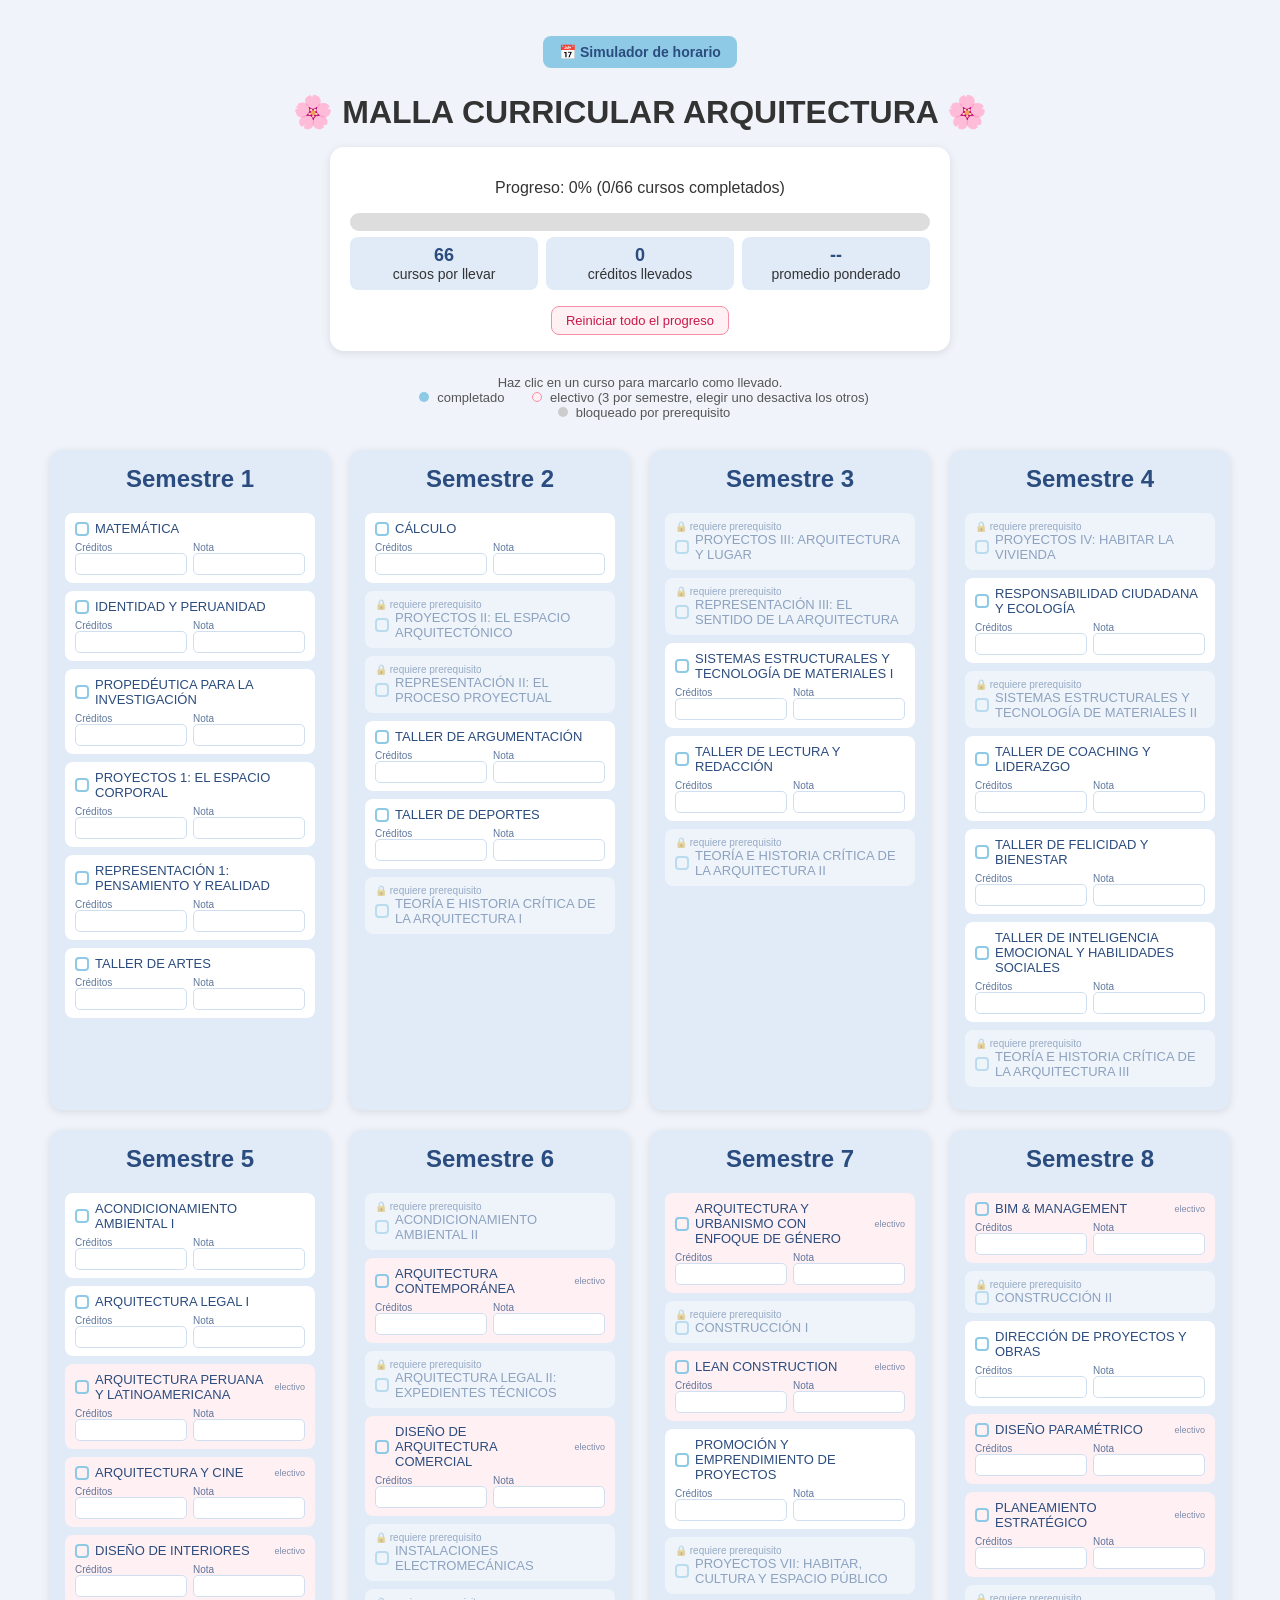
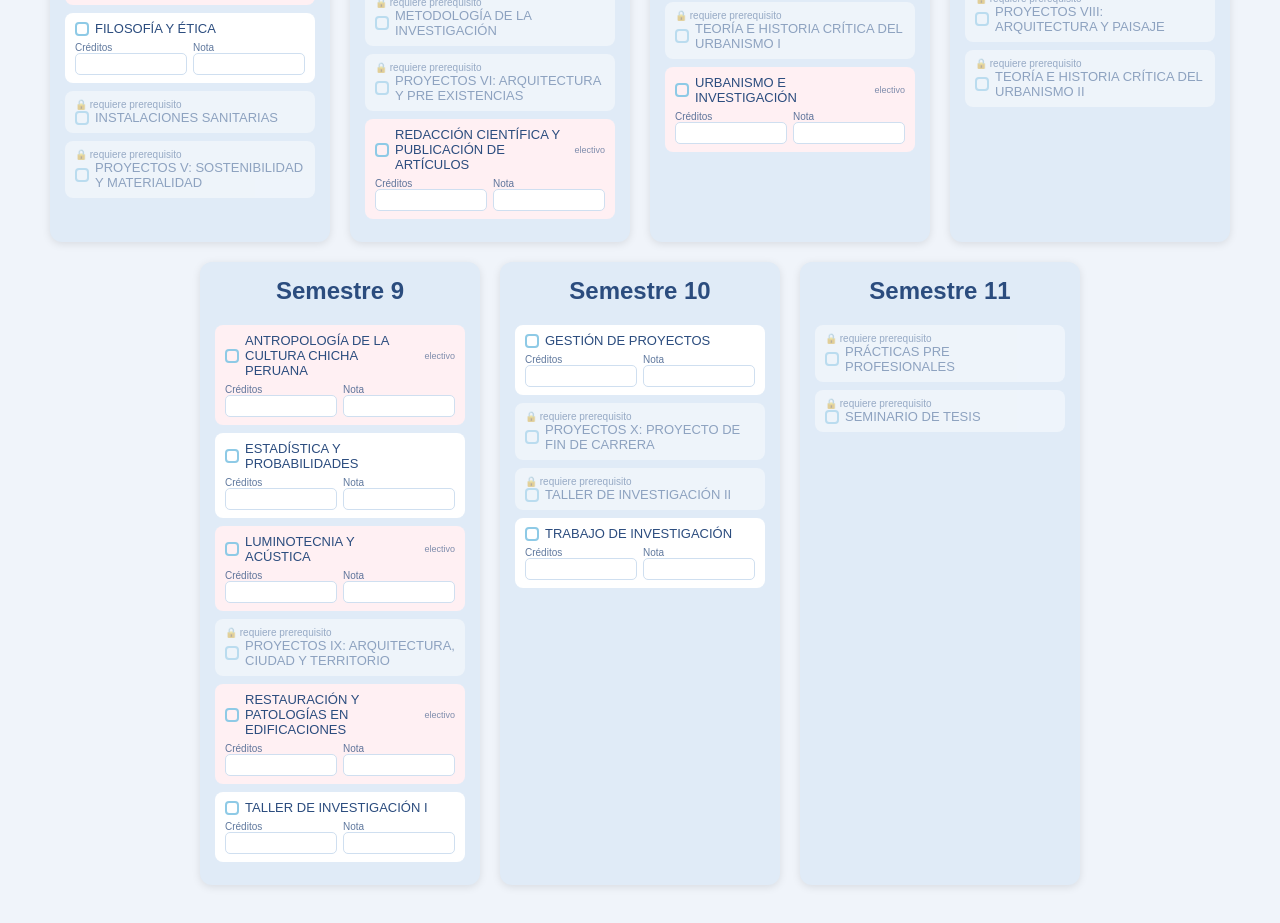
==== commit ab3924ca: "Update index.html" ====
--- a/index.html
+++ b/index.html
@@ -4,6 +4,9 @@
 <meta charset="UTF-8">
 <meta name="viewport" content="width=device-width, initial-scale=1.0">
 <title>Malla Curricular de Arquitectura</title>
+ <a href="simulador-horario.html" style="display:inline-block;margin:8px 0 4px;padding:8px 16px;background:#8ecae6;color:#2b4c7e;text-decoration:none;border-radius:8px;font-weight:bold;font-size:14px;">
+  📅 Simulador de horario
+</a>
 <style>
   * { box-sizing: border-box; }
 
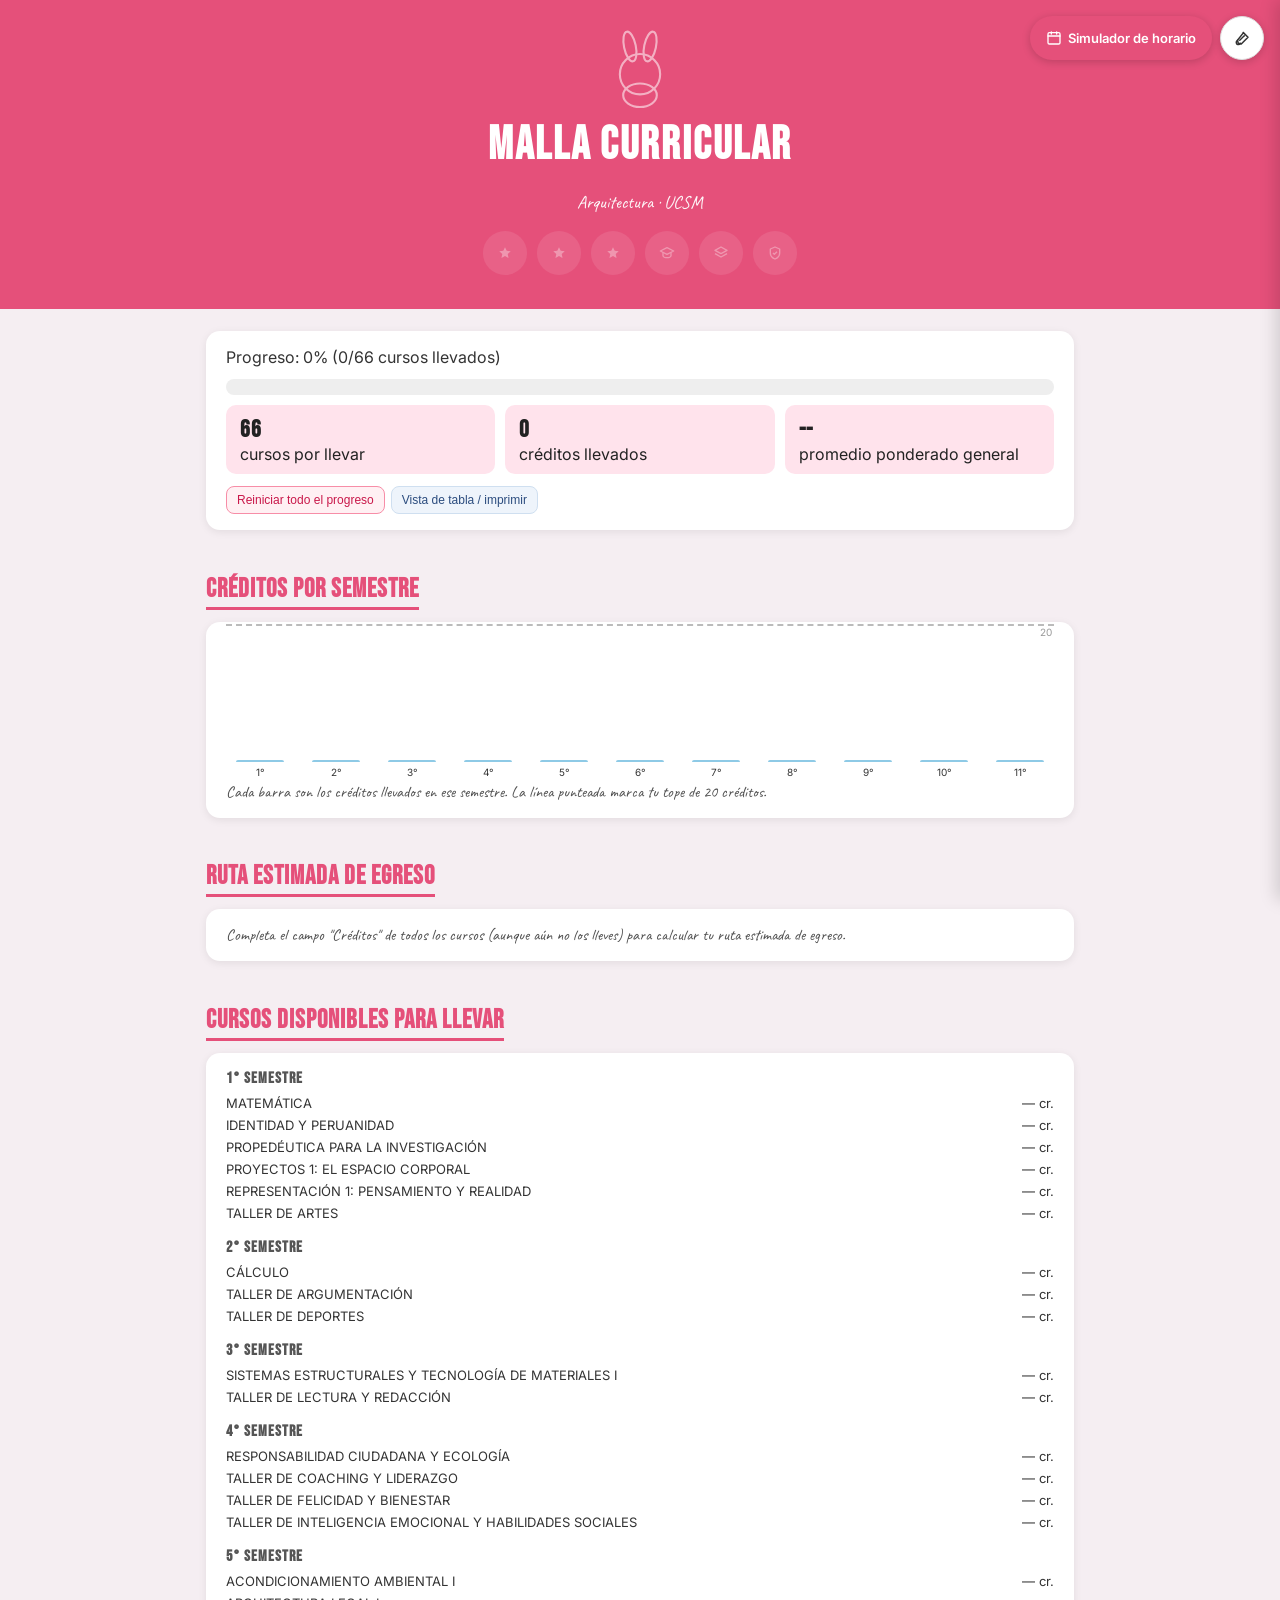
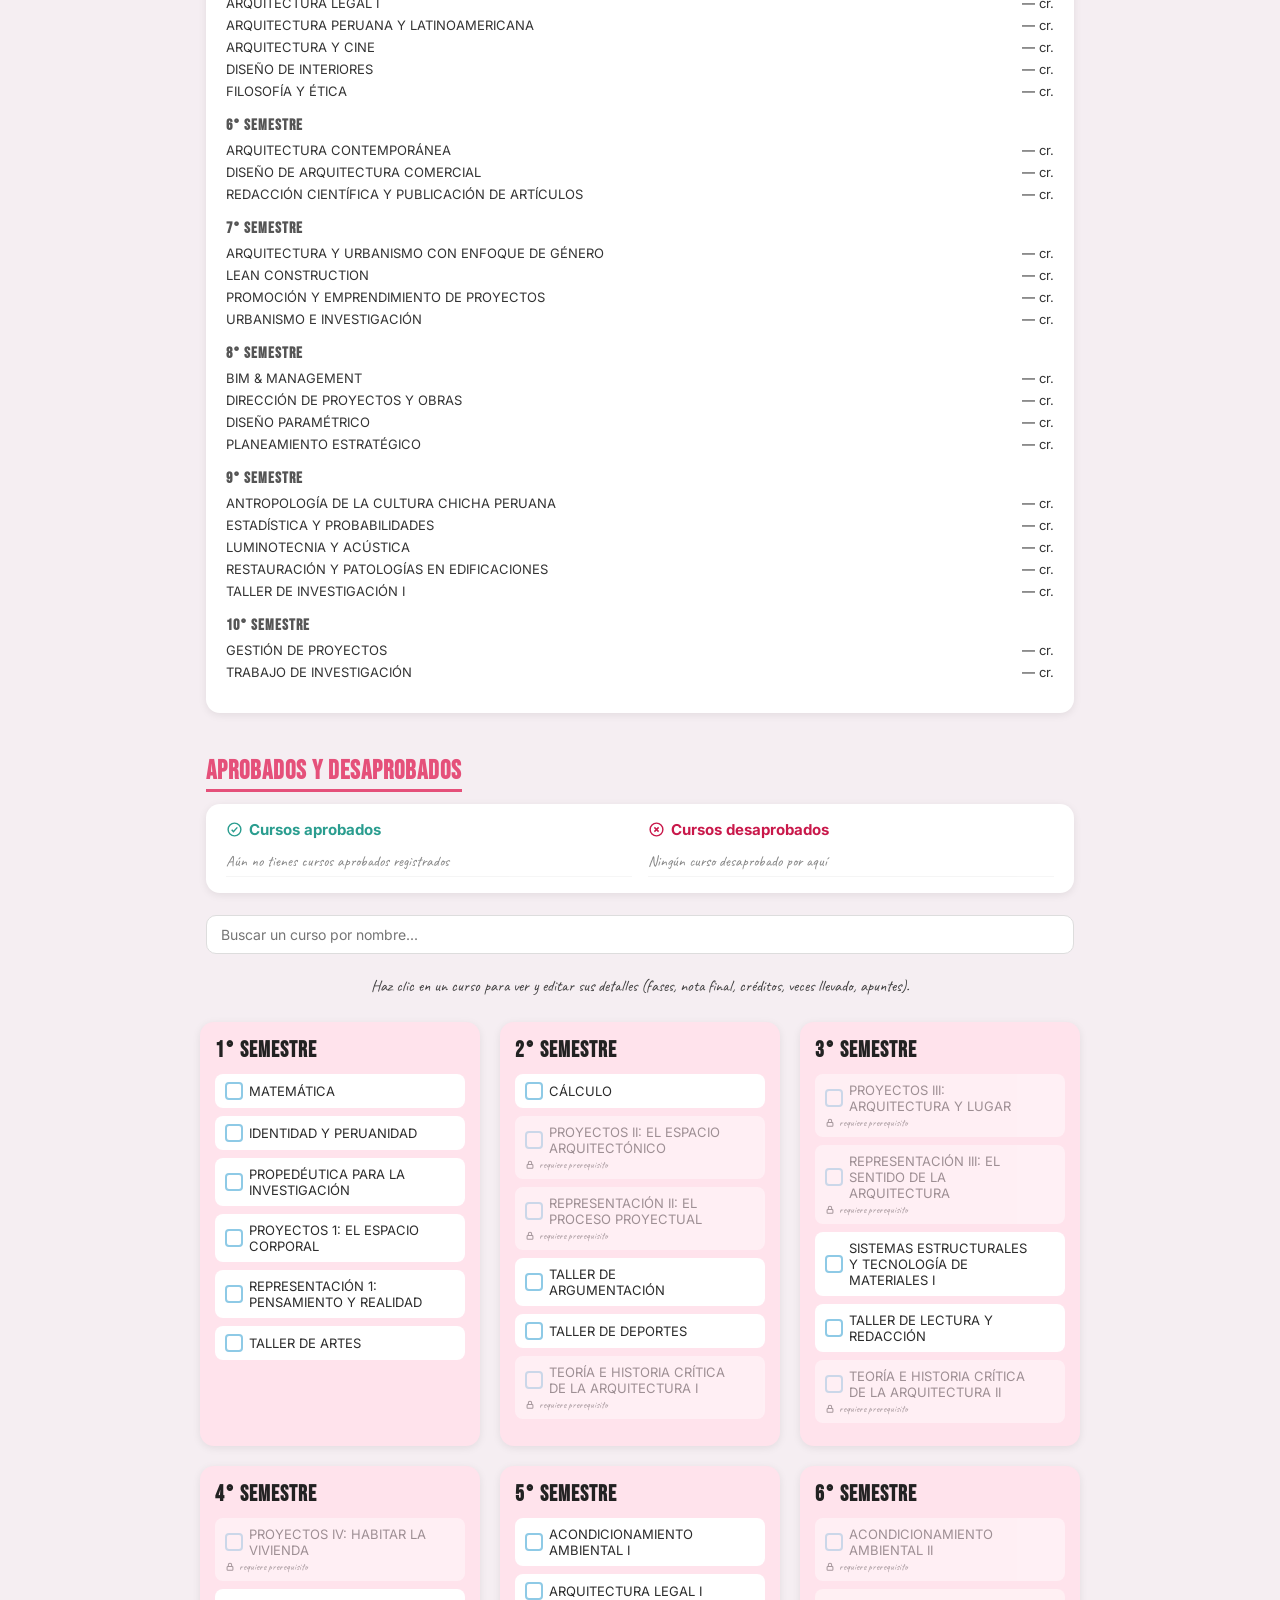
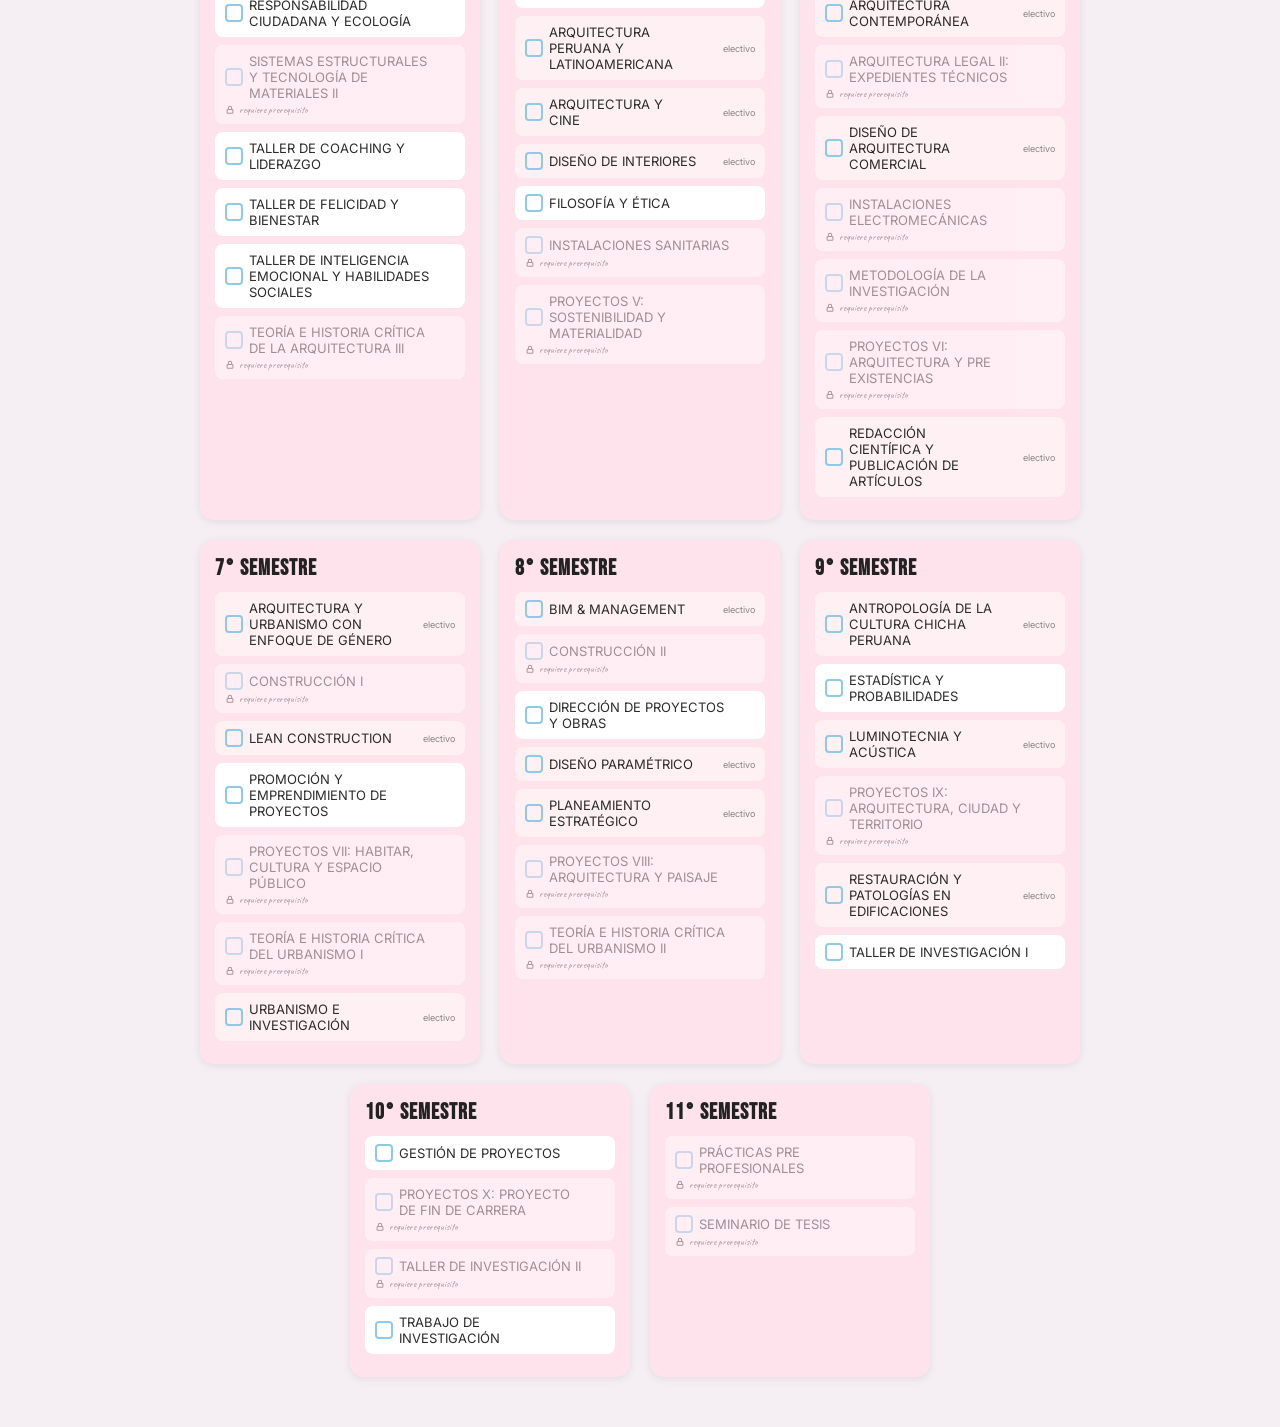
==== commit 25609852: "Update index.html" ====
--- a/index.html
+++ b/index.html
@@ -4,219 +4,891 @@
 <meta charset="UTF-8">
 <meta name="viewport" content="width=device-width, initial-scale=1.0">
 <title>Malla Curricular de Arquitectura</title>
- <a href="simulador-horario.html" style="display:inline-block;margin:8px 0 4px;padding:8px 16px;background:#8ecae6;color:#2b4c7e;text-decoration:none;border-radius:8px;font-weight:bold;font-size:14px;">
-  📅 Simulador de horario
-</a>
+<link rel="preconnect" href="https://fonts.googleapis.com">
+<link rel="preconnect" href="https://fonts.gstatic.com" crossorigin>
+<link href="https://fonts.googleapis.com/css2?family=Anton&family=Bebas+Neue&family=Caveat:wght@600;700&family=DM+Sans:wght@400;500;700&family=Inter:wght@400;500;600;700&family=Nunito:wght@400;600;700&family=Playfair+Display:wght@700;800&family=Work+Sans:wght@400;500;600&display=swap" rel="stylesheet">
 <style>
+  :root {
+    --color-fondo: #f5eef2;
+    --color-tarjeta: #ffe3ec;
+    --color-acento: #e5507a;
+    --color-texto: #2b2b2b;
+    --color-texto-tarjeta: #2b2b2b;
+    --color-llevado: #8ecae6;
+    --fuente-header: 'Bebas Neue', sans-serif;
+    --fuente-body: 'Inter', sans-serif;
+  }
+
   * { box-sizing: border-box; }
 
   body {
-    font-family: sans-serif;
-    background: #f0f4fa;
+    font-family: var(--fuente-body);
+    background: var(--color-fondo);
+    color: var(--color-texto);
+    margin: 0;
+    padding: 0 0 40px 0;
+    transition: background 0.3s, color 0.3s;
+  }
+
+  .nota-cursiva {
+    font-family: 'Caveat', cursive;
+    font-size: 16px;
+    opacity: 0.85;
+  }
+
+  .icono { display: inline-flex; vertical-align: middle; }
+  .icono svg { display: block; }
+
+  /* ---------- Ícono flotante de ajustes ---------- */
+  #btn-ajustes {
+    position: fixed;
+    top: 16px;
+    right: 16px;
+    width: 44px;
+    height: 44px;
+    border-radius: 50%;
+    background: #fff;
+    border: 1px solid #ddd;
+    box-shadow: 0 2px 8px rgba(0,0,0,0.18);
+    cursor: pointer;
+    z-index: 30;
+    display: flex;
+    align-items: center;
+    justify-content: center;
     color: #333;
+  }
+  #btn-ajustes:hover { background: #f4f4f4; }
+
+  #btn-simulador {
+    position: fixed;
+    top: 16px;
+    right: 68px;
+    height: 44px;
+    padding: 0 16px;
+    border-radius: 22px;
+    background: var(--color-acento);
+    border: none;
+    box-shadow: 0 2px 8px rgba(0,0,0,0.18);
+    cursor: pointer;
+    z-index: 30;
+    display: flex;
+    align-items: center;
+    gap: 6px;
+    color: #fff;
+    font-family: var(--fuente-body);
+    font-size: 13px;
+    font-weight: 600;
+    text-decoration: none;
+  }
+  #btn-simulador:hover { filter: brightness(1.08); }
+  #btn-simulador svg { flex-shrink: 0; }
+
+  @media (max-width: 600px) {
+    #btn-simulador span { display: none; }
+    #btn-simulador { padding: 0; width: 44px; justify-content: center; border-radius: 50%; right: 68px; }
+  }
+
+  #panel-ajustes {
+    position: fixed;
+    top: 66px;
+    right: 16px;
+    width: 280px;
+    max-height: 85vh;
+    overflow-y: auto;
+    background: #fff;
+    border-radius: 14px;
+    padding: 16px;
+    box-shadow: 0 4px 16px rgba(0,0,0,0.2);
+    display: none;
+    flex-direction: column;
+    gap: 12px;
+    text-align: left;
+    z-index: 30;
+    color: #333;
+    font-family: 'Inter', sans-serif;
+  }
+  #panel-ajustes.abierto { display: flex; }
+  #panel-ajustes h4 {
+    margin: 0 0 2px 0;
+    font-size: 12px;
+    color: #555;
+  }
+  #panel-ajustes .campo-ajuste {
+    display: flex;
+    justify-content: space-between;
+    align-items: center;
+    gap: 8px;
+  }
+  #panel-ajustes input[type="color"] {
+    width: 36px; height: 26px;
+    border: none;
+    border-radius: 6px;
+    cursor: pointer;
+  }
+  #panel-ajustes select {
+    width: 100%;
+    padding: 5px;
+    border-radius: 6px;
+    border: 1px solid #cfdff0;
+    font-size: 12px;
+  }
+  #panel-ajustes .check-auto {
+    font-size: 11px;
+    display: flex;
+    align-items: center;
+    gap: 4px;
+    opacity: 0.75;
+  }
+  .simbolos-elegir, .stickers-elegir { display: flex; gap: 4px; flex-wrap: wrap; }
+  .simbolos-elegir button, .stickers-elegir button {
+    width: 32px; height: 32px;
+    border-radius: 6px;
+    border: 2px solid #eee;
+    background: #fafafa;
+    cursor: pointer;
+    display: flex;
+    align-items: center;
+    justify-content: center;
+    color: #444;
+    padding: 0;
+    overflow: hidden;
+  }
+  .simbolos-elegir button.elegido, .stickers-elegir button.elegido { border-color: var(--color-acento); background: #fff0f4; }
+  .stickers-elegir img { width: 100%; height: 100%; object-fit: cover; border-radius: 4px; }
+  #panel-ajustes hr { border: none; border-top: 1px solid #eee; margin: 2px 0; }
+  .boton-mini {
+    font-size: 12px;
+    background: #fff0f3;
+    border: 1px solid #f78da7;
+    color: #c9184a;
+    border-radius: 8px;
+    padding: 6px 10px;
+    cursor: pointer;
+  }
+  .boton-mini.secundario {
+    background: #eef4fb;
+    border-color: #cfdff0;
+    color: #2b4c7e;
+  }
+  .fila-botones { display: flex; gap: 6px; flex-wrap: wrap; }
+  input[type="file"] { font-size: 11px; max-width: 100%; }
+
+  /* ---------- Banner de cabecera ---------- */
+  #banner {
+    background: var(--color-acento);
+    padding: 28px 20px 34px;
     text-align: center;
-    padding: 20px;
-  }
-
-  h1 { margin-bottom: 4px; }
-
-  #resumen {
-    max-width: 620px;
-    margin: 16px auto 24px;
+    color: #fff;
+    position: relative;
+    overflow: hidden;
+    transition: background 0.3s;
+  }
+  #banner h1 {
+    font-family: var(--fuente-header);
+    font-size: 46px;
+    letter-spacing: 2px;
+    margin: 6px 0 2px;
+    text-transform: uppercase;
+  }
+  #banner .subt {
+    font-family: 'Caveat', cursive;
+    font-size: 18px;
+    opacity: 0.95;
+  }
+
+  .mascota-wrap {
+    position: relative;
+    width: 84px;
+    height: 84px;
+    margin: 0 auto 6px;
+  }
+  .mascota-wrap svg { position: absolute; top: 0; left: 0; width: 100%; height: 100%; }
+  .mascota-fill-clip { position: absolute; inset: 0; transition: clip-path 0.5s; overflow: hidden; }
+  .mascota-img {
+    width: 84px; height: 84px;
+    border-radius: 50%;
+    object-fit: cover;
+    border: 3px solid #fff;
+    margin: 0 auto 6px;
+    display: block;
+  }
+
+  /* ---------- Insignias ---------- */
+  #insignias {
+    display: flex;
+    justify-content: center;
+    gap: 10px;
+    margin-top: 14px;
+    flex-wrap: wrap;
+  }
+  .insignia {
+    width: 44px; height: 44px;
+    border-radius: 50%;
+    background: rgba(255,255,255,0.25);
+    display: flex;
+    align-items: center;
+    justify-content: center;
+    color: #fff;
+    filter: grayscale(1);
+    opacity: 0.4;
+    transition: opacity 0.3s, filter 0.3s, transform 0.2s;
+  }
+  .insignia.lograda {
+    background: #fff;
+    color: var(--color-acento);
+    filter: none;
+    opacity: 1;
+  }
+  .insignia:hover { transform: scale(1.08); }
+
+  /* ---------- Contenedor general ---------- */
+  .seccion {
+    max-width: 900px;
+    margin: 22px auto;
+    padding: 0 16px;
+  }
+  .seccion h2 {
+    font-family: var(--fuente-header);
+    font-size: 26px;
+    letter-spacing: 1px;
+    text-transform: uppercase;
+    color: var(--color-acento);
+    border-bottom: 3px solid var(--color-acento);
+    display: inline-block;
+    padding-bottom: 2px;
+    margin-bottom: 12px;
+  }
+
+  .caja {
     background: #ffffff;
     border-radius: 14px;
     padding: 16px 20px;
-    box-shadow: 0 2px 8px rgba(0,0,0,0.1);
-  }
-
+    box-shadow: 0 2px 8px rgba(0,0,0,0.08);
+    color: #333;
+  }
+
+  /* ---------- Resumen ---------- */
   #resumen .fila {
     display: flex;
     justify-content: space-between;
     flex-wrap: wrap;
-    gap: 8px;
-    margin: 6px 0;
-    font-size: 14px;
-  }
-
+    gap: 10px;
+    margin: 10px 0 0;
+  }
   #resumen .dato {
-    background: #e0ebf7;
-    border-radius: 8px;
-    padding: 8px 12px;
+    background: var(--color-tarjeta);
+    color: var(--color-texto-tarjeta);
+    border-radius: 10px;
+    padding: 10px 14px;
     flex: 1;
-    min-width: 130px;
-  }
-
+    min-width: 140px;
+    transition: background 0.3s, color 0.3s;
+  }
   #resumen .dato strong {
     display: block;
-    font-size: 18px;
-    color: #2b4c7e;
-  }
-
+    font-family: var(--fuente-header);
+    font-size: 24px;
+    letter-spacing: 1px;
+  }
   #barra-progreso {
     width: 100%;
-    background: #ddd;
+    background: #eee;
     border-radius: 10px;
     overflow: hidden;
-    height: 18px;
-    margin-top: 10px;
-  }
-
+    height: 16px;
+    margin-top: 12px;
+  }
   #barra-relleno {
     width: 0%;
     height: 100%;
-    background: linear-gradient(90deg, #f78da7, #a2d2ff);
+    background: var(--color-acento);
     transition: width 0.5s;
   }
 
-  #reiniciar {
-    margin-top: 10px;
-    background: #fff0f3;
-    border: 1px solid #f78da7;
-    color: #c9184a;
-    padding: 6px 14px;
-    border-radius: 8px;
-    cursor: pointer;
-    font-size: 13px;
-  }
-  #reiniciar:hover { background: #ffd9e2; }
-
-  .leyenda {
-    max-width: 620px;
-    margin: 0 auto 20px;
-    font-size: 13px;
+  /* ---------- Gráfico de créditos por semestre ---------- */
+  #grafico-creditos {
+    display: flex;
+    align-items: flex-end;
+    gap: 8px;
+    height: 140px;
+    padding-top: 10px;
+    position: relative;
+  }
+  #grafico-creditos .linea-limite {
+    position: absolute;
+    left: 0; right: 0;
+    border-top: 2px dashed #bbb;
+    font-size: 10px;
+    color: #999;
+    text-align: right;
+    padding-right: 2px;
+  }
+  .barra-sem {
+    flex: 1;
+    display: flex;
+    flex-direction: column;
+    align-items: center;
+    gap: 4px;
+    font-size: 10px;
+  }
+  .barra-sem .barra {
+    width: 70%;
+    background: var(--color-llevado);
+    border-radius: 4px 4px 0 0;
+    transition: height 0.4s, background 0.3s;
+    min-height: 2px;
+  }
+  .barra-sem .barra.excedido { background: #e5383b; }
+  .barra-sem .num { font-weight: 700; font-size: 10px; }
+
+  /* ---------- Ruta de egreso ---------- */
+  #ruta-egreso .valor-grande {
+    font-family: var(--fuente-header);
+    font-size: 40px;
+    color: var(--color-acento);
+    letter-spacing: 1px;
+  }
+
+  /* ---------- Cursos disponibles ---------- */
+  .bloque-disponible { margin-bottom: 14px; }
+  .bloque-disponible h4 {
+    font-family: var(--fuente-header);
+    font-size: 16px;
+    letter-spacing: 1px;
+    margin: 0 0 4px;
     color: #555;
   }
-  .leyenda span { display: inline-block; margin: 0 8px; }
-  .punto {
-    display: inline-block;
-    width: 10px; height: 10px;
-    border-radius: 50%;
-    margin-right: 4px;
-  }
-
+  .bloque-disponible ul { list-style: none; padding: 0; margin: 0; }
+  .bloque-disponible li { font-size: 13px; padding: 3px 0; display: flex; justify-content: space-between; }
+  .aviso-exceso { color: #e5383b; font-size: 11px; font-style: italic; margin-top: 2px; }
+
+  /* ---------- Aprobados / Desaprobados ---------- */
+  #listas {
+    display: flex;
+    gap: 16px;
+    flex-wrap: wrap;
+  }
+  .lista-box {
+    flex: 1;
+    min-width: 260px;
+  }
+  .lista-box h3 {
+    margin: 0 0 8px;
+    font-size: 15px;
+    display: flex;
+    align-items: center;
+    gap: 6px;
+  }
+  .lista-box.aprobados h3 { color: #2a9d8f; }
+  .lista-box.desaprobados h3 { color: #c9184a; }
+  .lista-box ul { list-style: none; padding: 0; margin: 0; max-height: 220px; overflow-y: auto; }
+  .lista-box li {
+    display: flex;
+    justify-content: space-between;
+    align-items: center;
+    font-size: 12.5px;
+    padding: 5px 0;
+    border-bottom: 1px solid #f0f0f0;
+    gap: 6px;
+  }
+  .lista-box .vacio { font-size: 12px; opacity: 0.6; font-family: 'Caveat', cursive; font-size: 15px; }
+  .badge-nota {
+    font-weight: bold;
+    border-radius: 6px;
+    padding: 1px 6px;
+    font-size: 11px;
+    color: white;
+  }
+  .aprobados .badge-nota { background: #2a9d8f; }
+  .desaprobados .badge-nota { background: #e5383b; }
+
+  /* ---------- Buscador ---------- */
+  #buscador {
+    width: 100%;
+    padding: 10px 14px;
+    border-radius: 10px;
+    border: 1px solid #ddd;
+    font-size: 14px;
+    font-family: var(--fuente-body);
+  }
+
+  /* ---------- Malla ---------- */
   #malla {
     display: flex;
     flex-wrap: wrap;
     justify-content: center;
+    max-width: 1200px;
+    margin: 0 auto;
+    padding: 0 16px;
   }
 
   .semestre {
-    background: #e0ebf7;
+    background: var(--color-tarjeta);
     padding: 15px;
     margin: 10px;
-    border-radius: 12px;
+    border-radius: 14px;
     width: 280px;
-    box-shadow: 0 2px 8px rgba(0,0,0,0.1);
+    box-shadow: 0 2px 8px rgba(0,0,0,0.08);
     vertical-align: top;
-  }
-
-  .semestre h2 { color: #2b4c7e; margin-top: 0; }
+    transition: background 0.3s;
+  }
+
+  .semestre h2 {
+    color: var(--color-texto-tarjeta);
+    margin: 0 0 10px;
+    font-family: var(--fuente-header);
+    font-size: 22px;
+    letter-spacing: 1px;
+    text-transform: uppercase;
+    transition: color 0.3s;
+  }
 
   .semestre ul { list-style: none; padding: 0; margin: 0; }
   .semestre li { margin: 8px 0; }
 
   .curso {
     background: #ffffff;
-    color: #2b4c7e;
+    color: #2b2b2b;
     border-radius: 8px;
     padding: 8px 10px;
     text-align: left;
     cursor: pointer;
     transition: background 0.2s, transform 0.15s, opacity 0.2s;
   }
-  .curso:hover:not(.desactivado) { background: #cfdff0; transform: translateY(-1px); }
-
-  .curso-nombre { font-size: 13px; display: flex; align-items: center; gap: 6px; }
+  .curso:hover:not(.desactivado) { background: #f3f3f3; transform: translateY(-1px); }
+
+  .curso-nombre { font-size: 13px; display: flex; align-items: center; gap: 6px; font-family: var(--fuente-body); }
   .curso-nombre .check {
-    width: 14px; height: 14px;
+    width: 18px; height: 18px;
     border-radius: 4px;
     border: 2px solid #8ecae6;
     flex-shrink: 0;
-  }
-
-  .curso.completado { background: #8ecae6!important; color: white!important; font-weight: bold; }
-  .curso.completado .check { background: white; border-color: white; }
-
-  .curso.electivo:not(.completado):not(.desactivado) { background: #fff0f3; }
+    display: flex;
+    align-items: center;
+    justify-content: center;
+  }
+  .curso-nombre .nombre-txt { flex: 1; }
+  .curso-nombre .sticker-mini { width: 15px; height: 15px; }
+  .curso-nombre .sticker-mini img, .curso-nombre .sticker-mini svg { width: 100%; height: 100%; border-radius: 3px; }
+
+  .curso.aprobado { background: var(--color-llevado) !important; color: white!important; font-weight: bold; }
+  .curso.aprobado .check { background: white; border-color: white; color: var(--color-llevado); }
+
+  .curso.desaprobado { background: #ff8fa3!important; color: white!important; font-weight: bold; }
+  .curso.desaprobado .check { background: white; border-color: white; color: #ff8fa3; }
+
+  .curso.pendiente { background: #cdb4db!important; color: white!important; }
+  .curso.pendiente .check { background: white; border-color: white; color: #cdb4db; }
+
+  .curso.electivo:not(.aprobado):not(.desaprobado):not(.pendiente):not(.desactivado) { background: #fff0f3; }
   .curso.electivo .curso-nombre::after {
     content: 'electivo';
     font-size: 9px;
     font-weight: normal;
-    opacity: 0.6;
-    margin-left: auto;
-  }
-
-  .curso.desactivado {
-    opacity: 0.45;
-    cursor: default;
-  }
-  .curso.desactivado .campos { display: none; }
-
-  .campos {
-    display: flex;
-    gap: 6px;
-    margin-top: 6px;
-  }
-  .campos input {
-    width: 100%;
-    font-size: 12px;
-    padding: 3px 5px;
-    border-radius: 5px;
-    border: 1px solid #cfdff0;
-  }
-  .curso.completado .campos input { border-color: #ffffff88; }
-  .campos label {
-    font-size: 10px;
-    display: block;
-    text-align: left;
-    opacity: 0.75;
-  }
-  .campo-grupo { flex: 1; }
-
-  .curso.desactivado-prereq::before {
-    content: '🔒 requiere prerequisito';
-    display: block;
+    opacity: 0.55;
+    font-family: 'Inter', sans-serif;
+  }
+
+  .curso.desactivado { opacity: 0.45; cursor: default; }
+  .curso.oculto { display: none; }
+
+  .curso.desactivado-prereq .aviso-bloqueo,
+  .curso.desactivado-grupo .aviso-bloqueo {
+    display: flex;
+    align-items: center;
+    gap: 4px;
     font-size: 10px;
     opacity: 0.9;
-  }
-  .curso.desactivado-grupo::before {
-    content: '— elegiste otro electivo de este bloque';
+    font-family: 'Caveat', cursive;
+    margin-top: 2px;
+  }
+  .aviso-bloqueo { display: none; }
+
+  /* ---------- Panel lateral de detalle ---------- */
+  #fondo-panel {
+    position: fixed;
+    inset: 0;
+    background: rgba(0,0,0,0.3);
+    opacity: 0;
+    pointer-events: none;
+    transition: opacity 0.25s;
+    z-index: 20;
+  }
+  #fondo-panel.abierto { opacity: 1; pointer-events: auto; }
+
+  #panel-detalle {
+    position: fixed;
+    top: 0; right: 0;
+    width: 340px;
+    max-width: 90vw;
+    height: 100vh;
+    background: #fff;
+    box-shadow: -4px 0 16px rgba(0,0,0,0.15);
+    transform: translateX(100%);
+    transition: transform 0.3s;
+    z-index: 21;
+    overflow-y: auto;
+    text-align: left;
+    padding: 20px;
+    color: #333;
+    font-family: 'Inter', sans-serif;
+  }
+  #panel-detalle.abierto { transform: translateX(0); }
+
+  #panel-detalle .cerrar {
+    float: right;
+    background: none;
+    border: none;
+    font-size: 20px;
+    cursor: pointer;
+    color: #999;
+  }
+  #panel-detalle h2 {
+    color: var(--color-acento);
+    font-family: var(--fuente-header);
+    font-size: 22px;
+    letter-spacing: 0.5px;
+    margin: 0 30px 4px 0;
+  }
+  #panel-detalle .subinfo {
+    font-size: 13px;
+    color: #777;
+    margin-bottom: 14px;
+    font-family: 'Caveat', cursive;
+  }
+
+  .campo-panel { margin-bottom: 14px; }
+  .campo-panel label {
+    font-size: 12px;
+    color: #555;
     display: block;
-    font-size: 10px;
-    opacity: 0.9;
+    margin-bottom: 3px;
+  }
+  .campo-panel input[type="number"], .campo-panel textarea {
+    width: 100%;
+    padding: 6px 8px;
+    border: 1px solid #ddd;
+    border-radius: 6px;
+    font-size: 13px;
+    font-family: 'Inter', sans-serif;
+  }
+  .campo-panel textarea { resize: vertical; min-height: 50px; }
+
+  .fila-fases { display: flex; gap: 8px; }
+  .fila-fases .campo-panel { flex: 1; }
+
+  .stepper { display: flex; align-items: center; gap: 8px; }
+  .stepper button {
+    width: 28px; height: 28px;
+    border-radius: 6px;
+    border: 1px solid #ddd;
+    background: #f5f5f5;
+    cursor: pointer;
+    font-size: 14px;
+  }
+  .stepper span { min-width: 20px; text-align: center; font-weight: bold; }
+
+  .toggle-llevado {
+    display: flex;
+    align-items: center;
+    gap: 8px;
+    background: #f5f5f5;
+    border-radius: 8px;
+    padding: 8px 10px;
+    margin-bottom: 14px;
+    font-size: 13px;
+  }
+
+  .nota-final-box {
+    background: #f7f7f7;
+    border-radius: 8px;
+    padding: 10px;
+    text-align: center;
+    margin-bottom: 14px;
+  }
+  .nota-final-box .valor {
+    font-family: var(--fuente-header);
+    font-size: 30px;
+    letter-spacing: 1px;
+    color: #555;
+  }
+  .nota-final-box.aprobado .valor { color: #2a9d8f; }
+  .nota-final-box.desaprobado .valor { color: #e5383b; }
+  .nota-final-box .formula {
+    font-size: 11px;
+    opacity: 0.7;
+    margin-top: 3px;
+    font-family: 'Caveat', cursive;
+  }
+
+  .aviso-desaprobado {
+    background: #fff0f0;
+    border: 1px solid #ffb3b3;
+    border-radius: 8px;
+    padding: 10px;
+    margin-bottom: 14px;
+    font-size: 12.5px;
+    color: #b00020;
+  }
+  .stickers {
+    display: flex;
+    gap: 6px;
+    margin-top: 8px;
+    flex-wrap: wrap;
+  }
+  .stickers button {
+    width: 32px; height: 32px;
+    background: #fff;
+    border: 2px solid transparent;
+    border-radius: 8px;
+    cursor: pointer;
+    padding: 3px;
+    overflow: hidden;
+  }
+  .stickers button img { width: 100%; height: 100%; object-fit: cover; border-radius: 4px; }
+  .stickers button.elegido { border-color: #e5383b; background: #ffe5e5; }
+
+  /* ---------- Tabla imprimible ---------- */
+  #tabla-imprimir { display: none; }
+  #tabla-imprimir table { width: 100%; border-collapse: collapse; font-size: 12px; }
+  #tabla-imprimir th, #tabla-imprimir td { border: 1px solid #ccc; padding: 4px 6px; text-align: left; }
+  #tabla-imprimir th { background: #eee; }
+
+  @media print {
+    body * { visibility: hidden; }
+    #tabla-imprimir, #tabla-imprimir * { visibility: visible; }
+    #tabla-imprimir { display: block !important; position: absolute; top: 0; left: 0; width: 100%; }
   }
 </style>
 </head>
 <body>
 
-<h1>🌸 MALLA CURRICULAR ARQUITECTURA 🌸</h1>
-
-<div id="resumen">
-  <p id="progreso-texto">Progreso: 0% (0/0 cursos completados)</p>
-  <div id="barra-progreso"><div id="barra-relleno"></div></div>
-  <div class="fila">
-    <div class="dato"><strong id="dato-restantes">0</strong>cursos por llevar</div>
-    <div class="dato"><strong id="dato-creditos">0</strong>créditos llevados</div>
-    <div class="dato"><strong id="dato-promedio">--</strong>promedio ponderado</div>
-  </div>
-  <button id="reiniciar">Reiniciar todo el progreso</button>
+<a id="btn-simulador" href="SIMULADOR-HORARIO.html" title="Ir al simulador de horario">
+  <svg viewBox="0 0 24 24" width="16" height="16" fill="none" stroke="currentColor" stroke-width="2" stroke-linecap="round" stroke-linejoin="round"><rect x="3" y="4" width="18" height="17" rx="2"/><path d="M3 9h18"/><path d="M8 3v3M16 3v3"/></svg>
+  <span>Simulador de horario</span>
+</a>
+<button id="btn-ajustes" title="Personalizar apariencia"></button>
+<div id="panel-ajustes">
+  <div>
+    <h4>Fondo de la página</h4>
+    <div class="campo-ajuste"><span>Color</span><input type="color" id="color-fondo"></div>
+  </div>
+  <div>
+    <h4>Tarjetas de semestre</h4>
+    <div class="campo-ajuste"><span>Color</span><input type="color" id="color-tarjeta"></div>
+  </div>
+  <div>
+    <h4>Color de acento (banner, botones, gráfico)</h4>
+    <div class="campo-ajuste"><span>Color</span><input type="color" id="color-acento"></div>
+  </div>
+  <div>
+    <h4>Color de letras</h4>
+    <div class="campo-ajuste"><span>Color</span><input type="color" id="color-texto"></div>
+    <label class="check-auto"><input type="checkbox" id="texto-auto"> Automático según el fondo</label>
+  </div>
+  <div>
+    <h4>Cursos llevados</h4>
+    <div class="campo-ajuste"><span>Color</span><input type="color" id="color-llevado"></div>
+  </div>
+  <div>
+    <h4>Símbolo al marcar llevado</h4>
+    <div class="simbolos-elegir" id="simbolos-elegir"></div>
+  </div>
+  <div>
+    <h4>Estilo de tipografía</h4>
+    <select id="select-fuente">
+      <option value="conejito">Conejito (Bebas + Inter)</option>
+      <option value="editorial">Editorial (Playfair + Work Sans)</option>
+      <option value="retro">Retro pixel (Anton + DM Sans)</option>
+      <option value="manuscrita">Manuscrita (Caveat + Nunito)</option>
+      <option value="clasica">Clásica (Georgia + sans)</option>
+    </select>
+  </div>
+  <hr>
+  <div>
+    <h4>Mascota</h4>
+    <input type="file" id="subir-mascota" accept="image/*">
+    <div class="fila-botones" style="margin-top:6px">
+      <button class="boton-mini secundario" id="quitar-mascota">Usar conejito predeterminado</button>
+    </div>
+  </div>
+  <div>
+    <h4>Agregar stickers propios (para cursos desaprobados)</h4>
+    <input type="file" id="subir-sticker" accept="image/*" multiple>
+  </div>
+  <hr>
+  <div class="fila-botones">
+    <button class="boton-mini secundario" id="exportar-progreso">Exportar progreso</button>
+    <button class="boton-mini secundario" id="importar-progreso-btn">Importar progreso</button>
+    <input type="file" id="importar-progreso-input" accept=".json" style="display:none">
+  </div>
+  <button class="boton-mini" id="restaurar-colores">Restaurar apariencia</button>
 </div>
 
-<p class="leyenda">
-  Haz clic en un curso para marcarlo como llevado. <br>
-  <span><span class="punto" style="background:#8ecae6"></span>completado</span>
-  <span><span class="punto" style="background:#fff0f3;border:1px solid #f78da7"></span>electivo (3 por semestre, elegir uno desactiva los otros)</span>
-  <span><span class="punto" style="background:#ccc"></span>bloqueado por prerequisito</span>
+<div id="banner">
+  <div class="mascota-wrap" id="mascota-wrap"></div>
+  <h1>Malla Curricular</h1>
+  <p class="subt">Arquitectura · UCSM</p>
+  <div id="insignias"></div>
+</div>
+
+<div class="seccion" id="resumen">
+  <div class="caja">
+    <p id="progreso-texto" style="margin:0 0 6px"></p>
+    <div id="barra-progreso"><div id="barra-relleno"></div></div>
+    <div class="fila">
+      <div class="dato"><strong id="dato-restantes">0</strong>cursos por llevar</div>
+      <div class="dato"><strong id="dato-creditos">0</strong>créditos llevados</div>
+      <div class="dato"><strong id="dato-promedio">--</strong>promedio ponderado general</div>
+    </div>
+    <div class="fila-botones" style="margin-top:12px">
+      <button class="boton-mini" id="reiniciar">Reiniciar todo el progreso</button>
+      <button class="boton-mini secundario" id="btn-imprimir">Vista de tabla / imprimir</button>
+    </div>
+  </div>
+</div>
+
+<div class="seccion">
+  <h2>Créditos por semestre</h2>
+  <div class="caja">
+    <div id="grafico-creditos"></div>
+    <p class="nota-cursiva" style="margin:4px 0 0">Cada barra son los créditos llevados en ese semestre. La línea punteada marca tu tope de 20 créditos.</p>
+  </div>
+</div>
+
+<div class="seccion" id="ruta-egreso">
+  <h2>Ruta estimada de egreso</h2>
+  <div class="caja" id="ruta-egreso-contenido"></div>
+</div>
+
+<div class="seccion">
+  <h2>Cursos disponibles para llevar</h2>
+  <div class="caja" id="cursos-disponibles"></div>
+</div>
+
+<div class="seccion">
+  <h2>Aprobados y desaprobados</h2>
+  <div class="caja">
+    <div id="listas">
+      <div class="lista-box aprobados">
+        <h3><span class="icono" id="icono-check"></span> Cursos aprobados</h3>
+        <ul id="lista-aprobados"></ul>
+      </div>
+      <div class="lista-box desaprobados">
+        <h3><span class="icono" id="icono-x"></span> Cursos desaprobados</h3>
+        <ul id="lista-desaprobados"></ul>
+      </div>
+    </div>
+  </div>
+</div>
+
+<div class="seccion">
+  <input type="text" id="buscador" placeholder="Buscar un curso por nombre...">
+</div>
+
+<p class="nota-cursiva" style="text-align:center; max-width:620px; margin:0 auto 16px;">
+  Haz clic en un curso para ver y editar sus detalles (fases, nota final, créditos, veces llevado, apuntes).
 </p>
 
 <div id="malla"></div>
 
+<div id="tabla-imprimir">
+  <h2>Malla curricular — resumen</h2>
+  <table>
+    <thead><tr><th>Semestre</th><th>Curso</th><th>Estado</th><th>Nota final</th><th>Créditos</th></tr></thead>
+    <tbody id="tabla-imprimir-body"></tbody>
+  </table>
+</div>
+
+<!-- Panel lateral -->
+<div id="fondo-panel"></div>
+<div id="panel-detalle">
+  <button class="cerrar" id="cerrar-panel">×</button>
+  <h2 id="panel-nombre"></h2>
+  <p class="subinfo" id="panel-prereq"></p>
+
+  <div class="toggle-llevado">
+    <input type="checkbox" id="panel-llevado">
+    <label for="panel-llevado">Marcar como llevado</label>
+  </div>
+
+  <div class="campo-panel">
+    <label>Créditos</label>
+    <input type="number" min="0" step="1" id="panel-creditos">
+  </div>
+
+  <div class="campo-panel">
+    <label>Veces llevado</label>
+    <div class="stepper">
+      <button id="panel-veces-menos">−</button>
+      <span id="panel-veces-valor">1</span>
+      <button id="panel-veces-mas">+</button>
+    </div>
+  </div>
+
+  <div class="fila-fases">
+    <div class="campo-panel"><label id="label-fase1">Fase 1</label><input type="number" min="0" max="20" step="0.1" id="panel-fase1"></div>
+    <div class="campo-panel"><label id="label-fase2">Fase 2</label><input type="number" min="0" max="20" step="0.1" id="panel-fase2"></div>
+    <div class="campo-panel"><label id="label-fase3">Fase 3</label><input type="number" min="0" max="20" step="0.1" id="panel-fase3"></div>
+  </div>
+
+  <div class="nota-final-box" id="panel-notafinal-box">
+    <div class="valor" id="panel-notafinal-valor">--</div>
+    <div>nota final</div>
+    <div class="formula" id="panel-formula"></div>
+  </div>
+
+  <div class="campo-panel">
+    <label>Apuntes</label>
+    <textarea id="panel-apuntes" placeholder="Profesor, pendientes, comentarios..."></textarea>
+  </div>
+
+  <div class="aviso-desaprobado" id="panel-aviso" style="display:none">
+    Este curso no llegó a la nota mínima aprobatoria (12). ¿Cómo te sientes al respecto? Elige un sticker:
+    <div class="stickers" id="panel-stickers"></div>
+  </div>
+</div>
+
 <script>
-// ---------- DATOS DE LA MALLA ----------
-// prereq: id del curso que se debe completar antes
-// grupo: id del bloque de electivos (solo puede haber uno activo por grupo)
+// ============================================================
+// ÍCONOS (SVG monocromo, sin emojis)
+// ============================================================
+const ICONOS = {
+  brush: `<svg viewBox="0 0 24 24" width="18" height="18" fill="none" stroke="currentColor" stroke-width="2" stroke-linecap="round" stroke-linejoin="round"><path d="M9 15l6-6"/><path d="M13.5 4.5L20 11l-9 9-4-1-1-4 7.5-9.5z"/><path d="M6 15c-1.5 1-2 3-1 5 2 1 4 .5 5-1"/></svg>`,
+  lock: `<svg viewBox="0 0 24 24" width="10" height="10" fill="none" stroke="currentColor" stroke-width="2.5"><rect x="5" y="11" width="14" height="9" rx="2"/><path d="M8 11V7a4 4 0 0 1 8 0v4"/></svg>`,
+  checkCircle: `<svg viewBox="0 0 24 24" width="17" height="17" fill="none" stroke="currentColor" stroke-width="2"><circle cx="12" cy="12" r="9"/><path d="M8 12.5l2.5 2.5L16 9"/></svg>`,
+  xCircle: `<svg viewBox="0 0 24 24" width="17" height="17" fill="none" stroke="currentColor" stroke-width="2"><circle cx="12" cy="12" r="9"/><path d="M9 9l6 6M15 9l-6 6"/></svg>`,
+  star: `<svg viewBox="0 0 24 24" width="14" height="14" fill="currentColor"><path d="M12 2l2.9 6.3 6.9.7-5.2 4.7 1.5 6.8L12 17l-6.1 3.5 1.5-6.8L2.2 9l6.9-.7z"/></svg>`,
+  layers: `<svg viewBox="0 0 24 24" width="16" height="16" fill="none" stroke="currentColor" stroke-width="2" stroke-linejoin="round"><path d="M12 3l9 5-9 5-9-5 9-5z"/><path d="M3 13l9 5 9-5"/></svg>`,
+  shield: `<svg viewBox="0 0 24 24" width="16" height="16" fill="none" stroke="currentColor" stroke-width="2" stroke-linejoin="round"><path d="M12 3l7 3v6c0 4.5-3 7.5-7 9-4-1.5-7-4.5-7-9V6z"/><path d="M9 12l2 2 4-4"/></svg>`,
+  cap: `<svg viewBox="0 0 24 24" width="16" height="16" fill="none" stroke="currentColor" stroke-width="2" stroke-linejoin="round"><path d="M2 9l10-5 10 5-10 5-10-5z"/><path d="M6 11v5c0 1.5 3 3 6 3s6-1.5 6-3v-5"/></svg>`,
+};
+
+const SIMBOLOS = {
+  check: `<svg viewBox="0 0 24 24" width="12" height="12" fill="none" stroke="currentColor" stroke-width="3" stroke-linecap="round" stroke-linejoin="round"><path d="M4 12l5 5L20 6"/></svg>`,
+  estrella: `<svg viewBox="0 0 24 24" width="12" height="12" fill="currentColor"><path d="M12 2l2.9 6.3 6.9.7-5.2 4.7 1.5 6.8L12 17l-6.1 3.5 1.5-6.8L2.2 9l6.9-.7z"/></svg>`,
+  corazon: `<svg viewBox="0 0 24 24" width="12" height="12" fill="currentColor"><path d="M12 21s-7-4.35-9.5-8.5C.5 8 3 4 7 4c2 0 3.5 1 5 3 1.5-2 3-3 5-3 4 0 6.5 4 4.5 8.5C19 16.65 12 21 12 21z"/></svg>`,
+  pata: `<svg viewBox="0 0 24 24" width="12" height="12" fill="currentColor"><circle cx="7" cy="8" r="2"/><circle cx="12" cy="5.5" r="2"/><circle cx="17" cy="8" r="2"/><ellipse cx="12" cy="15.5" rx="6" ry="5"/></svg>`,
+  circulo: `<svg viewBox="0 0 24 24" width="10" height="10" fill="currentColor"><circle cx="12" cy="12" r="8"/></svg>`,
+  flor: `<svg viewBox="0 0 24 24" width="13" height="13" fill="currentColor"><circle cx="12" cy="12" r="2.3"/><circle cx="12" cy="6" r="2.8"/><circle cx="12" cy="18" r="2.8"/><circle cx="6" cy="12" r="2.8"/><circle cx="18" cy="12" r="2.8"/></svg>`,
+};
+
+const STICKERS_BUILTIN = {
+  triste: `<svg viewBox="0 0 24 24" width="24" height="24" fill="none" stroke="#555" stroke-width="1.4"><circle cx="12" cy="12" r="9"/><circle cx="9" cy="10" r="0.9" fill="#555" stroke="none"/><circle cx="15" cy="10" r="0.9" fill="#555" stroke="none"/><path d="M8.5 16.5c1-1.5 6-1.5 7 0"/></svg>`,
+  cansado: `<svg viewBox="0 0 24 24" width="24" height="24" fill="none" stroke="#555" stroke-width="1.4"><circle cx="12" cy="12" r="9"/><path d="M7.5 10h3M13.5 10h3"/><path d="M9 16q3-1 6 0"/></svg>`,
+  decidido: `<svg viewBox="0 0 24 24" width="24" height="24" fill="none" stroke="#555" stroke-width="1.4"><circle cx="12" cy="12" r="9"/><path d="M7 9l3 1M17 9l-3 1"/><path d="M9 15.5h6"/></svg>`,
+  llorando: `<svg viewBox="0 0 24 24" width="24" height="24" fill="none" stroke="#555" stroke-width="1.4"><circle cx="12" cy="12" r="9"/><circle cx="9" cy="10" r="0.9" fill="#555" stroke="none"/><circle cx="15" cy="10" r="0.9" fill="#555" stroke="none"/><path d="M8.5 15.5c1-1.2 6-1.2 7 0"/><path d="M8.5 12.5l-1 3M15.5 12.5l1 3"/></svg>`,
+  tranquilo: `<svg viewBox="0 0 24 24" width="24" height="24" fill="none" stroke="#555" stroke-width="1.4"><circle cx="12" cy="12" r="9"/><path d="M8 10.5h2M14 10.5h2"/><path d="M9 15h6"/></svg>`,
+};
+
+document.getElementById('btn-ajustes').innerHTML = ICONOS.brush;
+document.getElementById('icono-check').innerHTML = ICONOS.checkCircle;
+document.getElementById('icono-x').innerHTML = ICONOS.xCircle;
+
+// ============================================================
+// DATOS DE LA MALLA
+// ============================================================
 const cursos = [
-  // Semestre 1
   {id:'mat1', sem:1, nombre:'MATEMÁTICA'},
   {id:'idper', sem:1, nombre:'IDENTIDAD Y PERUANIDAD'},
   {id:'propinvest', sem:1, nombre:'PROPEDÉUTICA PARA LA INVESTIGACIÓN'},
@@ -224,7 +896,6 @@
   {id:'rep1', sem:1, nombre:'REPRESENTACIÓN 1: PENSAMIENTO Y REALIDAD'},
   {id:'tartes', sem:1, nombre:'TALLER DE ARTES'},
 
-  // Semestre 2
   {id:'calc', sem:2, nombre:'CÁLCULO'},
   {id:'proy2', sem:2, nombre:'PROYECTOS II: EL ESPACIO ARQUITECTÓNICO', prereq:'proy1'},
   {id:'rep2', sem:2, nombre:'REPRESENTACIÓN II: EL PROCESO PROYECTUAL', prereq:'rep1'},
@@ -232,14 +903,12 @@
   {id:'tdeport', sem:2, nombre:'TALLER DE DEPORTES'},
   {id:'thca1', sem:2, nombre:'TEORÍA E HISTORIA CRÍTICA DE LA ARQUITECTURA I', prereq:'propinvest'},
 
-  // Semestre 3
   {id:'proy3', sem:3, nombre:'PROYECTOS III: ARQUITECTURA Y LUGAR', prereq:'proy2'},
   {id:'rep3', sem:3, nombre:'REPRESENTACIÓN III: EL SENTIDO DE LA ARQUITECTURA', prereq:'rep2'},
   {id:'sistemat1', sem:3, nombre:'SISTEMAS ESTRUCTURALES Y TECNOLOGÍA DE MATERIALES I'},
   {id:'tlecred', sem:3, nombre:'TALLER DE LECTURA Y REDACCIÓN'},
   {id:'thca2', sem:3, nombre:'TEORÍA E HISTORIA CRÍTICA DE LA ARQUITECTURA II', prereq:'thca1'},
 
-  // Semestre 4
   {id:'proy4', sem:4, nombre:'PROYECTOS IV: HABITAR LA VIVIENDA', prereq:'proy3'},
   {id:'respciu', sem:4, nombre:'RESPONSABILIDAD CIUDADANA Y ECOLOGÍA'},
   {id:'sistemat2', sem:4, nombre:'SISTEMAS ESTRUCTURALES Y TECNOLOGÍA DE MATERIALES II', prereq:'sistemat1'},
@@ -248,7 +917,6 @@
   {id:'tinteli', sem:4, nombre:'TALLER DE INTELIGENCIA EMOCIONAL Y HABILIDADES SOCIALES'},
   {id:'thca3', sem:4, nombre:'TEORÍA E HISTORIA CRÍTICA DE LA ARQUITECTURA III', prereq:'thca2'},
 
-  // Semestre 5
   {id:'aa1', sem:5, nombre:'ACONDICIONAMIENTO AMBIENTAL I'},
   {id:'arqlegal1', sem:5, nombre:'ARQUITECTURA LEGAL I'},
   {id:'arqperu', sem:5, nombre:'ARQUITECTURA PERUANA Y LATINOAMERICANA', grupo:'elect5'},
@@ -258,7 +926,6 @@
   {id:'instsani', sem:5, nombre:'INSTALACIONES SANITARIAS', prereq:'sistemat2'},
   {id:'proy5', sem:5, nombre:'PROYECTOS V: SOSTENIBILIDAD Y MATERIALIDAD', prereq:'proy4'},
 
-  // Semestre 6
   {id:'aa2', sem:6, nombre:'ACONDICIONAMIENTO AMBIENTAL II', prereq:'aa1'},
   {id:'arqcontemp', sem:6, nombre:'ARQUITECTURA CONTEMPORÁNEA', grupo:'elect6'},
   {id:'arqlegal2', sem:6, nombre:'ARQUITECTURA LEGAL II: EXPEDIENTES TÉCNICOS', prereq:'arqlegal1'},
@@ -268,7 +935,6 @@
   {id:'proy6', sem:6, nombre:'PROYECTOS VI: ARQUITECTURA Y PRE EXISTENCIAS', prereq:'proy5'},
   {id:'redcient', sem:6, nombre:'REDACCIÓN CIENTÍFICA Y PUBLICACIÓN DE ARTÍCULOS', grupo:'elect6'},
 
-  // Semestre 7
   {id:'arqgenero', sem:7, nombre:'ARQUITECTURA Y URBANISMO CON ENFOQUE DE GÉNERO', grupo:'elect7'},
   {id:'const1', sem:7, nombre:'CONSTRUCCIÓN I', prereq:'instsani'},
   {id:'leancons', sem:7, nombre:'LEAN CONSTRUCTION', grupo:'elect7'},
@@ -277,7 +943,6 @@
   {id:'thcu1', sem:7, nombre:'TEORÍA E HISTORIA CRÍTICA DEL URBANISMO I', prereq:'aa2'},
   {id:'urbinvest', sem:7, nombre:'URBANISMO E INVESTIGACIÓN', grupo:'elect7'},
 
-  // Semestre 8
   {id:'bimmgmt', sem:8, nombre:'BIM & MANAGEMENT', grupo:'elect8'},
   {id:'const2', sem:8, nombre:'CONSTRUCCIÓN II', prereq:'const1'},
   {id:'dirproy', sem:8, nombre:'DIRECCIÓN DE PROYECTOS Y OBRAS'},
@@ -286,7 +951,6 @@
   {id:'proy8', sem:8, nombre:'PROYECTOS VIII: ARQUITECTURA Y PAISAJE', prereq:'proy7'},
   {id:'thcu2', sem:8, nombre:'TEORÍA E HISTORIA CRÍTICA DEL URBANISMO II', prereq:'thcu1'},
 
-  // Semestre 9
   {id:'antrochicha', sem:9, nombre:'ANTROPOLOGÍA DE LA CULTURA CHICHA PERUANA', grupo:'elect9'},
   {id:'estprob', sem:9, nombre:'ESTADÍSTICA Y PROBABILIDADES'},
   {id:'luminote', sem:9, nombre:'LUMINOTECNIA Y ACÚSTICA', grupo:'elect9'},
@@ -294,52 +958,203 @@
   {id:'restaurac', sem:9, nombre:'RESTAURACIÓN Y PATOLOGÍAS EN EDIFICACIONES', grupo:'elect9'},
   {id:'tinvest1', sem:9, nombre:'TALLER DE INVESTIGACIÓN I'},
 
-  // Semestre 10
   {id:'gestproy', sem:10, nombre:'GESTIÓN DE PROYECTOS'},
   {id:'proy10', sem:10, nombre:'PROYECTOS X: PROYECTO DE FIN DE CARRERA', prereq:'proy9'},
   {id:'tinvest2', sem:10, nombre:'TALLER DE INVESTIGACIÓN II', prereq:'tinvest1'},
   {id:'trabinvest', sem:10, nombre:'TRABAJO DE INVESTIGACIÓN'},
 
-  // Semestre 11
   {id:'practicas', sem:11, nombre:'PRÁCTICAS PRE PROFESIONALES', prereq:'proy10'},
   {id:'semtesis', sem:11, nombre:'SEMINARIO DE TESIS', prereq:'tinvest2'},
 ];
 
-// ---------- ESTADO (persistido en localStorage) ----------
+cursos.forEach(c => { c.esProyecto = /^proy\d+$/.test(c.id); });
+
+const NOTA_MINIMA = 12;
+const MAX_CREDITOS_SEM = 20;
+const GRUPOS_ELECTIVOS = [...new Set(cursos.filter(c=>c.grupo).map(c=>c.grupo))];
+
+function nombreSemestre(s) { return `${s}° SEMESTRE`; }
+
+// ============================================================
+// ESTADO
+// ============================================================
 const STORAGE_KEY = 'malla-arquitectura-progreso';
-
-function cargarEstado() {
-  try {
-    const raw = localStorage.getItem(STORAGE_KEY);
-    return raw ? JSON.parse(raw) : {};
-  } catch (e) {
-    return {};
-  }
-}
-
-let estado = cargarEstado(); // { [id]: {completado: bool, creditos: number|null, nota: number|null} }
-
-function guardarEstado() {
-  localStorage.setItem(STORAGE_KEY, JSON.stringify(estado));
-}
+const APARIENCIA_KEY = 'malla-arquitectura-apariencia';
+const FUENTES = {
+  conejito: { header: "'Bebas Neue', sans-serif", body: "'Inter', sans-serif" },
+  editorial: { header: "'Playfair Display', serif", body: "'Work Sans', sans-serif" },
+  retro: { header: "'Anton', sans-serif", body: "'DM Sans', sans-serif" },
+  manuscrita: { header: "'Caveat', cursive", body: "'Nunito', sans-serif" },
+  clasica: { header: "Georgia, serif", body: "system-ui, sans-serif" },
+};
+const APARIENCIA_DEFAULT = {
+  fondo: '#f5eef2', tarjeta: '#ffe3ec', acento: '#e5507a',
+  texto: '#2b2b2b', textoAuto: true, llevado: '#8ecae6',
+  simbolo: 'check', fuente: 'conejito', mascotaImg: null,
+  stickersCustom: []
+};
+
+function cargarJSON(key, def) {
+  try { const raw = localStorage.getItem(key); return raw ? JSON.parse(raw) : def; }
+  catch(e){ return def; }
+}
+let estado = cargarJSON(STORAGE_KEY, {});
+let apariencia = {...APARIENCIA_DEFAULT, ...cargarJSON(APARIENCIA_KEY, {})};
+
+function guardarEstado(){ localStorage.setItem(STORAGE_KEY, JSON.stringify(estado)); }
+function guardarApariencia(){ localStorage.setItem(APARIENCIA_KEY, JSON.stringify(apariencia)); }
 
 function getInfo(id) {
-  if (!estado[id]) estado[id] = {completado:false, creditos:null, nota:null};
+  if (!estado[id]) estado[id] = { llevado:false, creditos:null, vecesLlevado:1, fase1:null, fase2:null, fase3:null, sticker:null, apuntes:'' };
+  if (estado[id].apuntes === undefined) estado[id].apuntes = '';
   return estado[id];
 }
 
-// ---------- RENDER ----------
+function calcularNotaFinal(curso, info) {
+  if ([info.fase1, info.fase2, info.fase3].some(v => v === null || v === undefined || isNaN(v))) return null;
+  if (curso.esProyecto) return (info.fase1*1 + info.fase2*2 + info.fase3*3) / 6;
+  return (info.fase1 + info.fase2 + info.fase3) / 3;
+}
+
+// ============================================================
+// APARIENCIA
+// ============================================================
+function contraste(hex) {
+  const h = hex.replace('#','');
+  const r = parseInt(h.substring(0,2),16), g = parseInt(h.substring(2,4),16), b = parseInt(h.substring(4,6),16);
+  const luminancia = (0.299*r + 0.587*g + 0.114*b) / 255;
+  return luminancia > 0.55 ? '#222222' : '#f5f5f5';
+}
+
+function aplicarApariencia() {
+  if (apariencia.textoAuto) apariencia.texto = contraste(apariencia.fondo);
+  const raiz = document.documentElement.style;
+  raiz.setProperty('--color-fondo', apariencia.fondo);
+  raiz.setProperty('--color-tarjeta', apariencia.tarjeta);
+  raiz.setProperty('--color-acento', apariencia.acento);
+  raiz.setProperty('--color-texto', apariencia.texto);
+  raiz.setProperty('--color-texto-tarjeta', contraste(apariencia.tarjeta));
+  raiz.setProperty('--color-llevado', apariencia.llevado);
+  raiz.setProperty('--fuente-header', FUENTES[apariencia.fuente].header);
+  raiz.setProperty('--fuente-body', FUENTES[apariencia.fuente].body);
+
+  document.getElementById('color-fondo').value = apariencia.fondo;
+  document.getElementById('color-tarjeta').value = apariencia.tarjeta;
+  document.getElementById('color-acento').value = apariencia.acento;
+  document.getElementById('color-texto').value = apariencia.texto;
+  document.getElementById('color-texto').disabled = apariencia.textoAuto;
+  document.getElementById('texto-auto').checked = apariencia.textoAuto;
+  document.getElementById('color-llevado').value = apariencia.llevado;
+  document.getElementById('select-fuente').value = apariencia.fuente;
+
+  document.querySelectorAll('.simbolos-elegir button').forEach(b => {
+    b.classList.toggle('elegido', b.dataset.key === apariencia.simbolo);
+  });
+
+  renderMascota();
+}
+
+// Selector de símbolos
+const contSimbolos = document.getElementById('simbolos-elegir');
+Object.entries(SIMBOLOS).forEach(([key, svg]) => {
+  const b = document.createElement('button');
+  b.innerHTML = svg;
+  b.dataset.key = key;
+  b.addEventListener('click', () => { apariencia.simbolo = key; guardarApariencia(); aplicarApariencia(); actualizarTodo(); });
+  contSimbolos.appendChild(b);
+});
+
+document.getElementById('btn-ajustes').addEventListener('click', () => document.getElementById('panel-ajustes').classList.toggle('abierto'));
+document.getElementById('color-fondo').addEventListener('input', e => { apariencia.fondo = e.target.value; guardarApariencia(); aplicarApariencia(); });
+document.getElementById('color-tarjeta').addEventListener('input', e => { apariencia.tarjeta = e.target.value; guardarApariencia(); aplicarApariencia(); });
+document.getElementById('color-acento').addEventListener('input', e => { apariencia.acento = e.target.value; guardarApariencia(); aplicarApariencia(); });
+document.getElementById('color-texto').addEventListener('input', e => { apariencia.texto = e.target.value; apariencia.textoAuto = false; guardarApariencia(); aplicarApariencia(); });
+document.getElementById('texto-auto').addEventListener('change', e => { apariencia.textoAuto = e.target.checked; guardarApariencia(); aplicarApariencia(); });
+document.getElementById('color-llevado').addEventListener('input', e => { apariencia.llevado = e.target.value; guardarApariencia(); aplicarApariencia(); });
+document.getElementById('select-fuente').addEventListener('change', e => { apariencia.fuente = e.target.value; guardarApariencia(); aplicarApariencia(); });
+document.getElementById('restaurar-colores').addEventListener('click', () => { apariencia = {...APARIENCIA_DEFAULT}; guardarApariencia(); aplicarApariencia(); actualizarTodo(); });
+
+// Mascota (conejito con relleno según progreso, o imagen propia)
+function renderMascota() {
+  const wrap = document.getElementById('mascota-wrap');
+  const total = cursos.length;
+  const llevados = cursos.filter(c => getInfo(c.id).llevado).length;
+  const pct = total ? Math.round((llevados/total)*100) : 0;
+
+  if (apariencia.mascotaImg) {
+    wrap.innerHTML = `<img src="${apariencia.mascotaImg}" class="mascota-img" alt="Mascota">`;
+    return;
+  }
+  const conejo = `<svg viewBox="0 0 100 100"><ellipse cx="38" cy="22" rx="7" ry="18" transform="rotate(-12 38 22)"/><ellipse cx="62" cy="22" rx="7" ry="18" transform="rotate(12 62 22)"/><circle cx="50" cy="55" r="24"/><ellipse cx="50" cy="80" rx="20" ry="14"/></svg>`;
+  wrap.innerHTML = `
+    <svg viewBox="0 0 100 100" fill="none" stroke="#fff" stroke-width="2.5" opacity="0.55">${conejo.replace('<svg viewBox="0 0 100 100">','').replace('</svg>','')}</svg>
+    <div class="mascota-fill-clip" style="clip-path: inset(${100-pct}% 0 0 0)">
+      <svg viewBox="0 0 100 100" fill="#fff">${conejo.replace('<svg viewBox="0 0 100 100">','').replace('</svg>','')}</svg>
+    </div>`;
+}
+
+document.getElementById('subir-mascota').addEventListener('change', e => {
+  const file = e.target.files[0];
+  if (!file) return;
+  const reader = new FileReader();
+  reader.onload = () => { apariencia.mascotaImg = reader.result; guardarApariencia(); renderMascota(); };
+  reader.readAsDataURL(file);
+});
+document.getElementById('quitar-mascota').addEventListener('click', () => { apariencia.mascotaImg = null; guardarApariencia(); renderMascota(); });
+
+document.getElementById('subir-sticker').addEventListener('change', e => {
+  const files = Array.from(e.target.files);
+  let pendientes = files.length;
+  if (!pendientes) return;
+  files.forEach(file => {
+    const reader = new FileReader();
+    reader.onload = () => {
+      apariencia.stickersCustom.push({ id: 'c'+Date.now()+Math.random().toString(36).slice(2,6), src: reader.result });
+      pendientes--;
+      if (pendientes === 0) { guardarApariencia(); if (cursoAbiertoId) renderStickers(getInfo(cursoAbiertoId)); }
+    };
+    reader.readAsDataURL(file);
+  });
+});
+
+// Exportar / Importar progreso
+document.getElementById('exportar-progreso').addEventListener('click', () => {
+  const blob = new Blob([JSON.stringify({estado, apariencia}, null, 2)], {type:'application/json'});
+  const url = URL.createObjectURL(blob);
+  const a = document.createElement('a');
+  a.href = url; a.download = 'malla-progreso.json'; a.click();
+  URL.revokeObjectURL(url);
+});
+document.getElementById('importar-progreso-btn').addEventListener('click', () => document.getElementById('importar-progreso-input').click());
+document.getElementById('importar-progreso-input').addEventListener('change', e => {
+  const file = e.target.files[0];
+  if (!file) return;
+  const reader = new FileReader();
+  reader.onload = () => {
+    try {
+      const datos = JSON.parse(reader.result);
+      if (datos.estado) { estado = datos.estado; guardarEstado(); }
+      if (datos.apariencia) { apariencia = {...APARIENCIA_DEFAULT, ...datos.apariencia}; guardarApariencia(); }
+      alert('Progreso importado con éxito.');
+      location.reload();
+    } catch(err) { alert('El archivo no tiene un formato válido.'); }
+  };
+  reader.readAsText(file);
+});
+
+// ============================================================
+// RENDER MALLA
+// ============================================================
 const cursosPorId = Object.fromEntries(cursos.map(c => [c.id, c]));
 const malla = document.getElementById('malla');
 const semestres = [...new Set(cursos.map(c => c.sem))].sort((a,b)=>a-b);
-
 const elementosPorId = {};
 
 semestres.forEach(s => {
   const div = document.createElement('div');
   div.className = 'semestre';
   const h = document.createElement('h2');
-  h.textContent = `Semestre ${s}`;
+  h.textContent = nombreSemestre(s);
   div.appendChild(h);
   const ul = document.createElement('ul');
 
@@ -355,131 +1170,364 @@
     check.className = 'check';
     nombreDiv.appendChild(check);
     const span = document.createElement('span');
+    span.className = 'nombre-txt';
     span.textContent = curso.nombre;
     nombreDiv.appendChild(span);
+    const stickerSpan = document.createElement('span');
+    stickerSpan.className = 'sticker-mini';
+    nombreDiv.appendChild(stickerSpan);
     card.appendChild(nombreDiv);
 
-    const campos = document.createElement('div');
-    campos.className = 'campos';
-    campos.innerHTML = `
-      <div class="campo-grupo">
-        <label>Créditos</label>
-        <input type="number" min="0" step="1" class="input-creditos">
-      </div>
-      <div class="campo-grupo">
-        <label>Nota</label>
-        <input type="number" min="0" max="20" step="0.1" class="input-nota">
-      </div>
-    `;
-    card.appendChild(campos);
-
-    const inputCreditos = campos.querySelector('.input-creditos');
-    const inputNota = campos.querySelector('.input-nota');
-
-    const info = getInfo(curso.id);
-    inputCreditos.value = info.creditos ?? '';
-    inputNota.value = info.nota ?? '';
-
-    inputCreditos.addEventListener('click', e => e.stopPropagation());
-    inputNota.addEventListener('click', e => e.stopPropagation());
-    inputCreditos.addEventListener('input', () => {
-      getInfo(curso.id).creditos = inputCreditos.value === '' ? null : parseFloat(inputCreditos.value);
-      guardarEstado();
-      actualizarResumen();
-    });
-    inputNota.addEventListener('input', () => {
-      getInfo(curso.id).nota = inputNota.value === '' ? null : parseFloat(inputNota.value);
-      guardarEstado();
-      actualizarResumen();
-    });
-
-    card.addEventListener('click', () => {
-      if (card.classList.contains('desactivado')) return;
-      const info = getInfo(curso.id);
-      info.completado = !info.completado;
-      guardarEstado();
-      actualizarTodo();
-    });
+    const avisoBloqueo = document.createElement('div');
+    avisoBloqueo.className = 'aviso-bloqueo';
+    card.appendChild(avisoBloqueo);
+
+    card.addEventListener('click', () => { if (!card.classList.contains('desactivado')) abrirPanel(curso.id); });
 
     li.appendChild(card);
     ul.appendChild(li);
-    elementosPorId[curso.id] = card;
+    elementosPorId[curso.id] = { li, card, stickerSpan, check, avisoBloqueo };
   });
 
   div.appendChild(ul);
   malla.appendChild(div);
 });
 
-// ---------- LÓGICA DE BLOQUEOS ----------
+// ============================================================
+// ESTADOS VISUALES
+// ============================================================
 function actualizarBloqueos() {
   cursos.forEach(curso => {
-    const card = elementosPorId[curso.id];
+    const { card, stickerSpan, check, avisoBloqueo } = elementosPorId[curso.id];
     const info = getInfo(curso.id);
-    let bloqueadoPrereq = false;
+    let bloqueadoPrereq = curso.prereq ? !getInfo(curso.prereq).llevado : false;
     let bloqueadoGrupo = false;
-
-    if (curso.prereq) {
-      const prereqInfo = getInfo(curso.prereq);
-      if (!prereqInfo.completado) bloqueadoPrereq = true;
+    if (curso.grupo && !info.llevado) {
+      bloqueadoGrupo = cursos.some(c => c.grupo === curso.grupo && c.id !== curso.id && getInfo(c.id).llevado);
     }
-
-    if (curso.grupo && !info.completado) {
-      const otroElegido = cursos.some(c => c.grupo === curso.grupo && c.id !== curso.id && getInfo(c.id).completado);
-      if (otroElegido) bloqueadoGrupo = true;
-    }
+    const notaFinal = calcularNotaFinal(curso, info);
+    const aprobado = info.llevado && notaFinal !== null && notaFinal >= NOTA_MINIMA;
+    const desaprobado = info.llevado && notaFinal !== null && notaFinal < NOTA_MINIMA;
+    const pendiente = info.llevado && notaFinal === null;
 
     card.classList.toggle('desactivado', bloqueadoPrereq || bloqueadoGrupo);
     card.classList.toggle('desactivado-prereq', bloqueadoPrereq);
     card.classList.toggle('desactivado-grupo', bloqueadoGrupo && !bloqueadoPrereq);
-    card.classList.toggle('completado', info.completado);
-  });
-}
-
-// ---------- RESUMEN (progreso, créditos, promedio) ----------
-function actualizarResumen() {
-  const total = cursos.length;
-  const completados = cursos.filter(c => getInfo(c.id).completado).length;
-  const porcentaje = total ? Math.round((completados / total) * 100) : 0;
-
-  document.getElementById('progreso-texto').textContent =
-    `Progreso: ${porcentaje}% (${completados}/${total} cursos completados)`;
-  document.getElementById('barra-relleno').style.width = `${porcentaje}%`;
-  document.getElementById('dato-restantes').textContent = total - completados;
-
-  let sumaCreditos = 0;
-  let sumaPonderada = 0;
-  let creditosConNota = 0;
-
-  cursos.forEach(c => {
-    const info = getInfo(c.id);
-    if (info.completado && info.creditos) {
-      sumaCreditos += info.creditos;
-      if (info.nota !== null && !isNaN(info.nota)) {
-        sumaPonderada += info.creditos * info.nota;
-        creditosConNota += info.creditos;
+    card.classList.toggle('aprobado', aprobado);
+    card.classList.toggle('desaprobado', desaprobado);
+    card.classList.toggle('pendiente', pendiente);
+
+    avisoBloqueo.innerHTML = bloqueadoPrereq
+      ? ICONOS.lock + ' requiere prerequisito'
+      : (bloqueadoGrupo ? '— elegiste otro electivo de este bloque' : '');
+
+    check.innerHTML = info.llevado ? SIMBOLOS[apariencia.simbolo] : '';
+
+    stickerSpan.innerHTML = '';
+    if (desaprobado && info.sticker) {
+      if (info.sticker.tipo === 'builtin') stickerSpan.innerHTML = STICKERS_BUILTIN[info.sticker.key] || '';
+      else if (info.sticker.tipo === 'custom') {
+        const s = apariencia.stickersCustom.find(x => x.id === info.sticker.key);
+        if (s) stickerSpan.innerHTML = `<img src="${s.src}">`;
       }
     }
   });
+}
+
+// ============================================================
+// RESUMEN, LISTAS, GRÁFICO, RUTA, DISPONIBLES, INSIGNIAS
+// ============================================================
+function datosPorCurso() {
+  return cursos.map(c => ({ c, info: getInfo(c.id), notaFinal: calcularNotaFinal(c, getInfo(c.id)) }));
+}
+
+function actualizarResumen(datos) {
+  const total = cursos.length;
+  const llevados = datos.filter(d => d.info.llevado).length;
+  const porcentaje = total ? Math.round((llevados/total)*100) : 0;
+
+  document.getElementById('progreso-texto').textContent = `Progreso: ${porcentaje}% (${llevados}/${total} cursos llevados)`;
+  document.getElementById('barra-relleno').style.width = `${porcentaje}%`;
+  document.getElementById('dato-restantes').textContent = total - llevados;
+
+  let sumaCreditos = 0, sumaPonderada = 0, creditosConNota = 0;
+  const aprobados = [], desaprobados = [];
+  datos.forEach(({c, info, notaFinal}) => {
+    if (!info.llevado) return;
+    if (info.creditos) sumaCreditos += info.creditos;
+    if (notaFinal !== null) {
+      if (info.creditos) { sumaPonderada += info.creditos * notaFinal; creditosConNota += info.creditos; }
+      if (notaFinal >= NOTA_MINIMA) aprobados.push({c, notaFinal});
+      else desaprobados.push({c, notaFinal, sticker: info.sticker});
+    }
+  });
 
   document.getElementById('dato-creditos').textContent = sumaCreditos;
-  document.getElementById('dato-promedio').textContent =
-    creditosConNota > 0 ? (sumaPonderada / creditosConNota).toFixed(2) : '--';
+  document.getElementById('dato-promedio').textContent = creditosConNota > 0 ? (sumaPonderada/creditosConNota).toFixed(2) : '--';
+
+  document.getElementById('lista-aprobados').innerHTML = aprobados.length
+    ? aprobados.map(x => `<li><span>${x.c.nombre}</span><span class="badge-nota">${x.notaFinal.toFixed(1)}</span></li>`).join('')
+    : '<li class="vacio">Aún no tienes cursos aprobados registrados</li>';
+
+  document.getElementById('lista-desaprobados').innerHTML = desaprobados.length
+    ? desaprobados.map(x => {
+        let icono = '';
+        if (x.sticker?.tipo === 'builtin') icono = STICKERS_BUILTIN[x.sticker.key] || '';
+        else if (x.sticker?.tipo === 'custom') { const s = apariencia.stickersCustom.find(st=>st.id===x.sticker.key); if (s) icono = `<img src="${s.src}" style="width:16px;height:16px;border-radius:3px;object-fit:cover">`; }
+        return `<li><span style="display:flex;align-items:center;gap:5px">${icono}${x.c.nombre}</span><span class="badge-nota">${x.notaFinal.toFixed(1)}</span></li>`;
+      }).join('')
+    : '<li class="vacio">Ningún curso desaprobado por aquí</li>';
+
+  return { aprobados, desaprobados, llevados, porcentaje };
+}
+
+function actualizarGraficoCreditos(datos) {
+  const cont = document.getElementById('grafico-creditos');
+  const porSem = {};
+  semestres.forEach(s => porSem[s] = 0);
+  datos.forEach(({c, info}) => { if (info.llevado && info.creditos) porSem[c.sem] += info.creditos; });
+
+  const maxEscala = Math.max(MAX_CREDITOS_SEM, ...Object.values(porSem));
+  cont.innerHTML = `<div class="linea-limite" style="bottom:${(MAX_CREDITOS_SEM/maxEscala*100)}%">20</div>` +
+    semestres.map(s => {
+      const creditos = porSem[s];
+      const alturaPct = maxEscala ? (creditos/maxEscala*100) : 0;
+      const excedido = creditos > MAX_CREDITOS_SEM;
+      return `<div class="barra-sem">
+        <div class="num">${creditos || ''}</div>
+        <div class="barra ${excedido?'excedido':''}" style="height:${Math.max(alturaPct,2)}%"></div>
+        <div>${s}°</div>
+      </div>`;
+    }).join('');
+}
+
+function actualizarRutaEgreso(datos) {
+  const cont = document.getElementById('ruta-egreso-contenido');
+  const conCreditos = datos.every(d => d.info.creditos !== null && d.info.creditos !== undefined && d.info.creditos !== '');
+  if (!conCreditos) {
+    cont.innerHTML = `<p class="nota-cursiva" style="margin:0">Completa el campo "Créditos" de todos los cursos (aunque aún no los lleves) para calcular tu ruta estimada de egreso.</p>`;
+    return;
+  }
+  const totalMalla = datos.reduce((s,d)=>s+(d.info.creditos||0), 0);
+  const aprobados = datos.filter(d => d.info.llevado && d.notaFinal !== null && d.notaFinal >= NOTA_MINIMA);
+  const creditosAprobados = aprobados.reduce((s,d)=>s+(d.info.creditos||0),0);
+  const faltantes = Math.max(totalMalla - creditosAprobados, 0);
+  const semestresFaltantes = Math.ceil(faltantes / MAX_CREDITOS_SEM);
+  cont.innerHTML = `
+    <div class="valor-grande">${semestresFaltantes}</div>
+    <p style="margin:2px 0 0">semestre${semestresFaltantes===1?'':'s'} más aprox., llevando el máximo de ${MAX_CREDITOS_SEM} créditos por semestre</p>
+    <p class="nota-cursiva" style="margin:6px 0 0">${faltantes} créditos aprobados de ${totalMalla} totales de la malla.</p>
+  `;
+}
+
+function actualizarDisponibles() {
+  const cont = document.getElementById('cursos-disponibles');
+  const disponibles = cursos.filter(c => {
+    const info = getInfo(c.id);
+    if (info.llevado) return false;
+    if (c.prereq && !getInfo(c.prereq).llevado) return false;
+    if (c.grupo && cursos.some(x => x.grupo===c.grupo && x.id!==c.id && getInfo(x.id).llevado)) return false;
+    return true;
+  });
+  if (!disponibles.length) { cont.innerHTML = '<p class="nota-cursiva" style="margin:0">No hay cursos nuevos disponibles por ahora.</p>'; return; }
+
+  const porSem = {};
+  disponibles.forEach(c => { (porSem[c.sem] = porSem[c.sem]||[]).push(c); });
+
+  cont.innerHTML = Object.keys(porSem).sort((a,b)=>a-b).map(s => {
+    const lista = porSem[s];
+    const suma = lista.reduce((acc,c)=>acc+(getInfo(c.id).creditos||0),0);
+    const excede = suma > MAX_CREDITOS_SEM;
+    return `<div class="bloque-disponible">
+      <h4>${nombreSemestre(s)}</h4>
+      <ul>${lista.map(c=>`<li><span>${c.nombre}</span><span>${getInfo(c.id).creditos ?? '—'} cr.</span></li>`).join('')}</ul>
+      ${suma ? `<div class="aviso-exceso" style="${excede?'':'opacity:.6'}">Suma: ${suma} créditos${excede?' — supera tu tope de 20 en un mismo semestre':''}</div>` : ''}
+    </div>`;
+  }).join('');
+}
+
+function actualizarInsignias(resumenInfo) {
+  const cont = document.getElementById('insignias');
+  const electivosCompletos = GRUPOS_ELECTIVOS.every(g => cursos.some(c => c.grupo===g && getInfo(c.id).llevado));
+  const sinDesaprobados = resumenInfo.llevados > 0 && resumenInfo.desaprobados.length === 0;
+
+  const badges = [
+    { id:'p25', icono:ICONOS.star, lograda: resumenInfo.porcentaje>=25, titulo:'25% completado' },
+    { id:'p50', icono:ICONOS.star, lograda: resumenInfo.porcentaje>=50, titulo:'50% completado' },
+    { id:'p75', icono:ICONOS.star, lograda: resumenInfo.porcentaje>=75, titulo:'75% completado' },
+    { id:'p100', icono:ICONOS.cap, lograda: resumenInfo.porcentaje>=100, titulo:'¡Malla completa!' },
+    { id:'electivos', icono:ICONOS.layers, lograda: electivosCompletos, titulo:'Todos los electivos elegidos' },
+    { id:'limpio', icono:ICONOS.shield, lograda: sinDesaprobados, titulo:'Cero cursos desaprobados' },
+  ];
+  cont.innerHTML = badges.map(b => `<div class="insignia ${b.lograda?'lograda':''}" title="${b.titulo}">${b.icono}</div>`).join('');
+}
+
+function actualizarTablaImprimir(datos) {
+  const body = document.getElementById('tabla-imprimir-body');
+  body.innerHTML = datos.map(({c, info, notaFinal}) => {
+    let estadoTxt = 'No llevado';
+    if (info.llevado) {
+      if (notaFinal === null) estadoTxt = 'Llevado (sin nota)';
+      else estadoTxt = notaFinal >= NOTA_MINIMA ? 'Aprobado' : 'Desaprobado';
+    }
+    return `<tr><td>${nombreSemestre(c.sem)}</td><td>${c.nombre}</td><td>${estadoTxt}</td><td>${notaFinal!==null?notaFinal.toFixed(2):'—'}</td><td>${info.creditos ?? '—'}</td></tr>`;
+  }).join('');
 }
 
 function actualizarTodo() {
   actualizarBloqueos();
-  actualizarResumen();
+  const datos = datosPorCurso();
+  const resumenInfo = actualizarResumen(datos);
+  actualizarGraficoCreditos(datos);
+  actualizarRutaEgreso(datos);
+  actualizarDisponibles();
+  actualizarInsignias(resumenInfo);
+  actualizarTablaImprimir(datos);
+  renderMascota();
 }
 
 document.getElementById('reiniciar').addEventListener('click', () => {
   if (confirm('¿Seguro que quieres borrar todo tu progreso guardado? Esta acción no se puede deshacer.')) {
     estado = {};
     localStorage.removeItem(STORAGE_KEY);
-    document.querySelectorAll('.input-creditos, .input-nota').forEach(i => i.value = '');
     actualizarTodo();
   }
 });
 
+document.getElementById('btn-imprimir').addEventListener('click', () => { window.print(); });
+
+document.getElementById('buscador').addEventListener('input', e => {
+  const q = e.target.value.trim().toLowerCase();
+  cursos.forEach(c => {
+    const { li } = elementosPorId[c.id];
+    li.style.display = c.nombre.toLowerCase().includes(q) ? '' : 'none';
+  });
+});
+
+// ============================================================
+// PANEL LATERAL
+// ============================================================
+const panel = document.getElementById('panel-detalle');
+const fondoPanel = document.getElementById('fondo-panel');
+let cursoAbiertoId = null;
+
+function abrirPanel(id) {
+  cursoAbiertoId = id;
+  const curso = cursosPorId[id];
+  const info = getInfo(id);
+
+  document.getElementById('panel-nombre').textContent = curso.nombre;
+  document.getElementById('panel-prereq').textContent = curso.prereq ? `Prerequisito: ${cursosPorId[curso.prereq].nombre}` : 'Sin prerequisito';
+  document.getElementById('panel-llevado').checked = info.llevado;
+  document.getElementById('panel-creditos').value = info.creditos ?? '';
+  document.getElementById('panel-veces-valor').textContent = info.vecesLlevado ?? 1;
+  document.getElementById('panel-fase1').value = info.fase1 ?? '';
+  document.getElementById('panel-fase2').value = info.fase2 ?? '';
+  document.getElementById('panel-fase3').value = info.fase3 ?? '';
+  document.getElementById('panel-apuntes').value = info.apuntes ?? '';
+
+  document.getElementById('label-fase1').textContent = curso.esProyecto ? 'Fase 1 (peso 1)' : 'Fase 1';
+  document.getElementById('label-fase2').textContent = curso.esProyecto ? 'Fase 2 (peso 2)' : 'Fase 2';
+  document.getElementById('label-fase3').textContent = curso.esProyecto ? 'Fase 3 (peso 3)' : 'Fase 3';
+  document.getElementById('panel-formula').textContent = curso.esProyecto ? 'Promedio ponderado: (F1×1 + F2×2 + F3×3) / 6' : 'Promedio simple de las 3 fases';
+
+  renderStickers(info);
+  actualizarPanelCalculado();
+  panel.classList.add('abierto');
+  fondoPanel.classList.add('abierto');
+}
+
+function cerrarPanel() { panel.classList.remove('abierto'); fondoPanel.classList.remove('abierto'); cursoAbiertoId = null; }
+document.getElementById('cerrar-panel').addEventListener('click', cerrarPanel);
+fondoPanel.addEventListener('click', cerrarPanel);
+
+function renderStickers(info) {
+  const cont = document.getElementById('panel-stickers');
+  cont.innerHTML = '';
+  Object.entries(STICKERS_BUILTIN).forEach(([key, svg]) => {
+    const b = document.createElement('button');
+    b.innerHTML = svg;
+    if (info.sticker?.tipo==='builtin' && info.sticker.key===key) b.classList.add('elegido');
+    b.addEventListener('click', () => {
+      info.sticker = (info.sticker?.tipo==='builtin' && info.sticker.key===key) ? null : {tipo:'builtin', key};
+      guardarEstado(); renderStickers(info); actualizarTodo();
+    });
+    cont.appendChild(b);
+  });
+  apariencia.stickersCustom.forEach(s => {
+    const b = document.createElement('button');
+    b.innerHTML = `<img src="${s.src}">`;
+    if (info.sticker?.tipo==='custom' && info.sticker.key===s.id) b.classList.add('elegido');
+    b.addEventListener('click', () => {
+      info.sticker = (info.sticker?.tipo==='custom' && info.sticker.key===s.id) ? null : {tipo:'custom', key:s.id};
+      guardarEstado(); renderStickers(info); actualizarTodo();
+    });
+    cont.appendChild(b);
+  });
+}
+
+function actualizarPanelCalculado() {
+  if (!cursoAbiertoId) return;
+  const curso = cursosPorId[cursoAbiertoId];
+  const info = getInfo(cursoAbiertoId);
+  const notaFinal = calcularNotaFinal(curso, info);
+  const box = document.getElementById('panel-notafinal-box');
+  document.getElementById('panel-notafinal-valor').textContent = notaFinal !== null ? notaFinal.toFixed(2) : '--';
+  const aprobado = notaFinal !== null && notaFinal >= NOTA_MINIMA;
+  const desaprobado = notaFinal !== null && notaFinal < NOTA_MINIMA;
+  box.classList.toggle('aprobado', aprobado);
+  box.classList.toggle('desaprobado', desaprobado);
+  document.getElementById('panel-aviso').style.display = (info.llevado && desaprobado) ? 'block' : 'none';
+}
+
+document.getElementById('panel-llevado').addEventListener('change', (e) => {
+  const curso = cursosPorId[cursoAbiertoId];
+  const info = getInfo(cursoAbiertoId);
+  if (e.target.checked && curso.grupo) {
+    const otro = cursos.find(c => c.grupo===curso.grupo && c.id!==curso.id && getInfo(c.id).llevado);
+    if (otro) { alert(`Ya elegiste "${otro.nombre}" como electivo de este bloque. Desmárcalo primero si quieres cambiarlo.`); e.target.checked = false; return; }
+  }
+  info.llevado = e.target.checked;
+  guardarEstado(); actualizarPanelCalculado(); actualizarTodo();
+});
+
+document.getElementById('panel-creditos').addEventListener('input', (e) => {
+  const info = getInfo(cursoAbiertoId);
+  info.creditos = e.target.value === '' ? null : parseFloat(e.target.value);
+  guardarEstado(); actualizarTodo();
+});
+
+document.getElementById('panel-apuntes').addEventListener('input', (e) => {
+  const info = getInfo(cursoAbiertoId);
+  info.apuntes = e.target.value;
+  guardarEstado();
+});
+
+['fase1','fase2','fase3'].forEach(campo => {
+  document.getElementById('panel-'+campo).addEventListener('input', (e) => {
+    const info = getInfo(cursoAbiertoId);
+    info[campo] = e.target.value === '' ? null : parseFloat(e.target.value);
+    guardarEstado(); actualizarPanelCalculado(); actualizarTodo();
+  });
+});
+
+document.getElementById('panel-veces-mas').addEventListener('click', () => {
+  const info = getInfo(cursoAbiertoId);
+  info.vecesLlevado = (info.vecesLlevado ?? 1) + 1;
+  document.getElementById('panel-veces-valor').textContent = info.vecesLlevado;
+  guardarEstado();
+});
+document.getElementById('panel-veces-menos').addEventListener('click', () => {
+  const info = getInfo(cursoAbiertoId);
+  info.vecesLlevado = Math.max(1, (info.vecesLlevado ?? 1) - 1);
+  document.getElementById('panel-veces-valor').textContent = info.vecesLlevado;
+  guardarEstado();
+});
+
+// ============================================================
+// INICIO
+// ============================================================
+aplicarApariencia();
 actualizarTodo();
 </script>
 </body>
